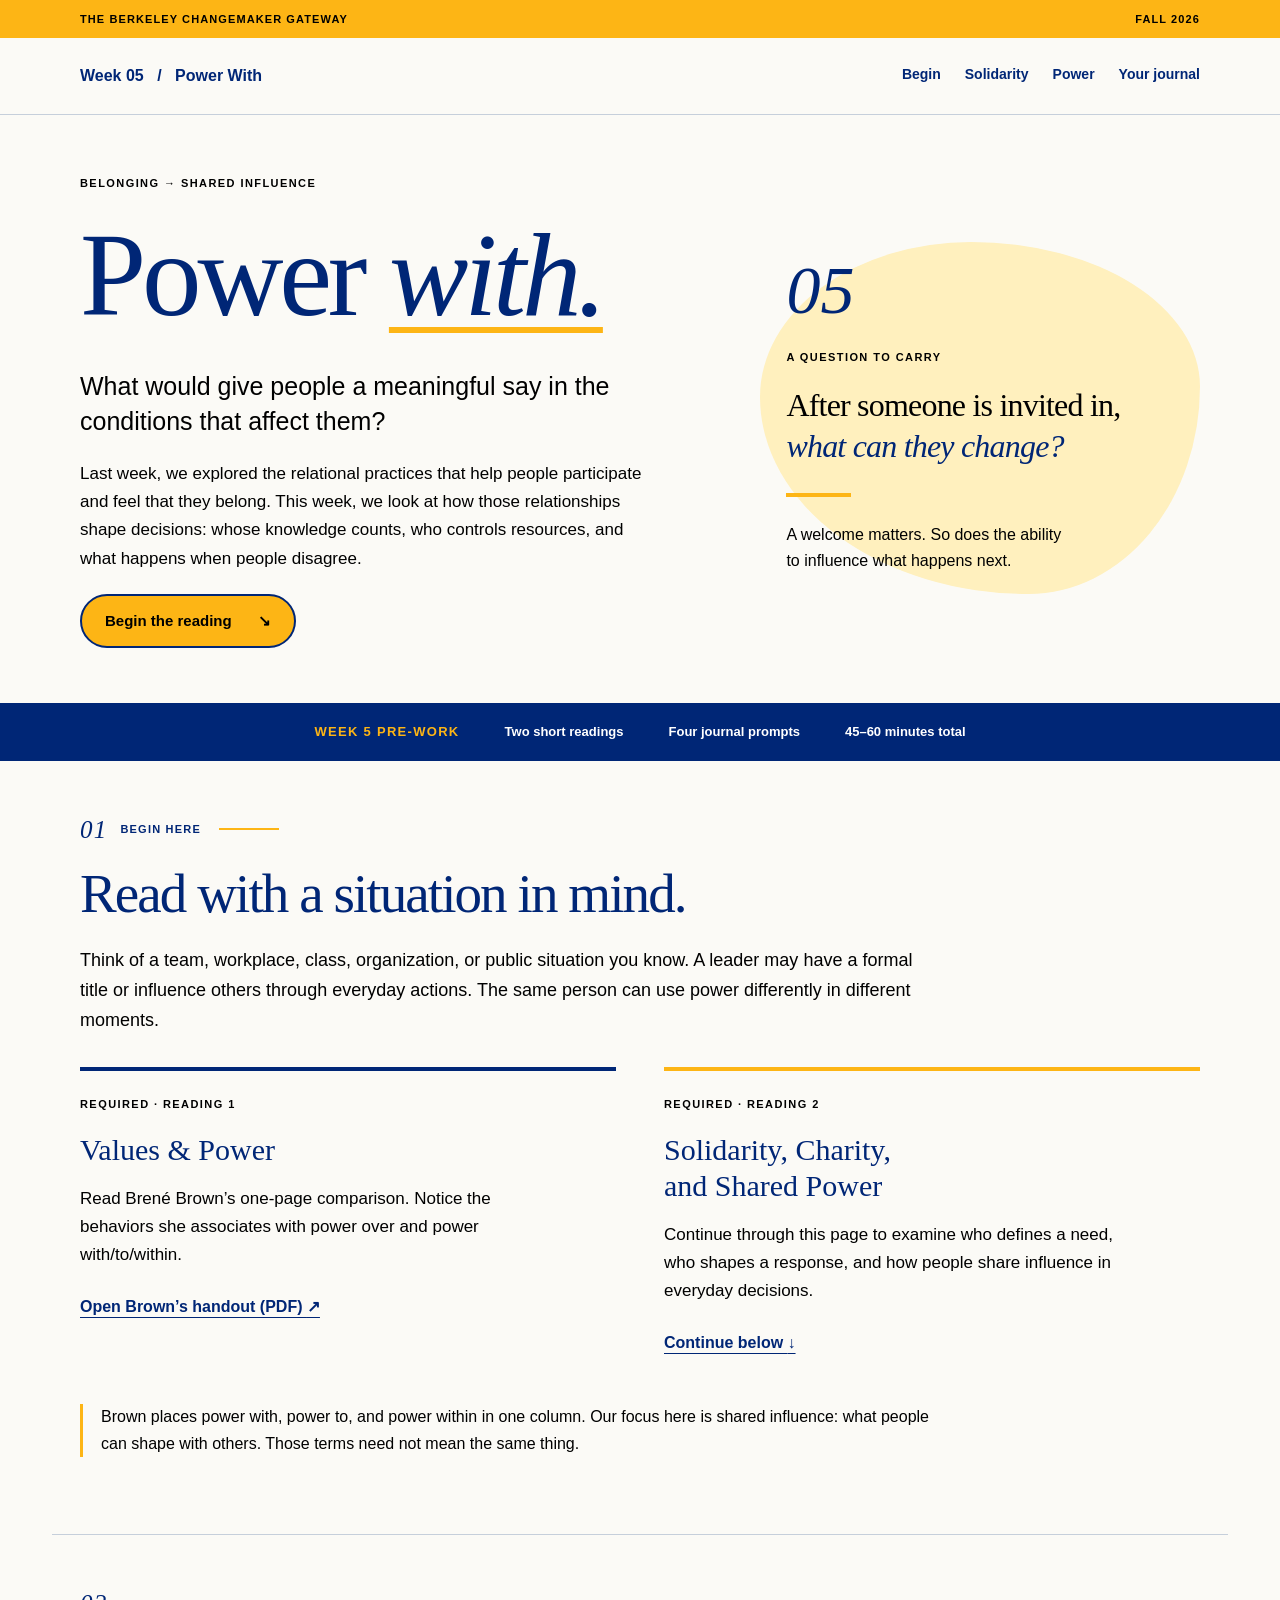
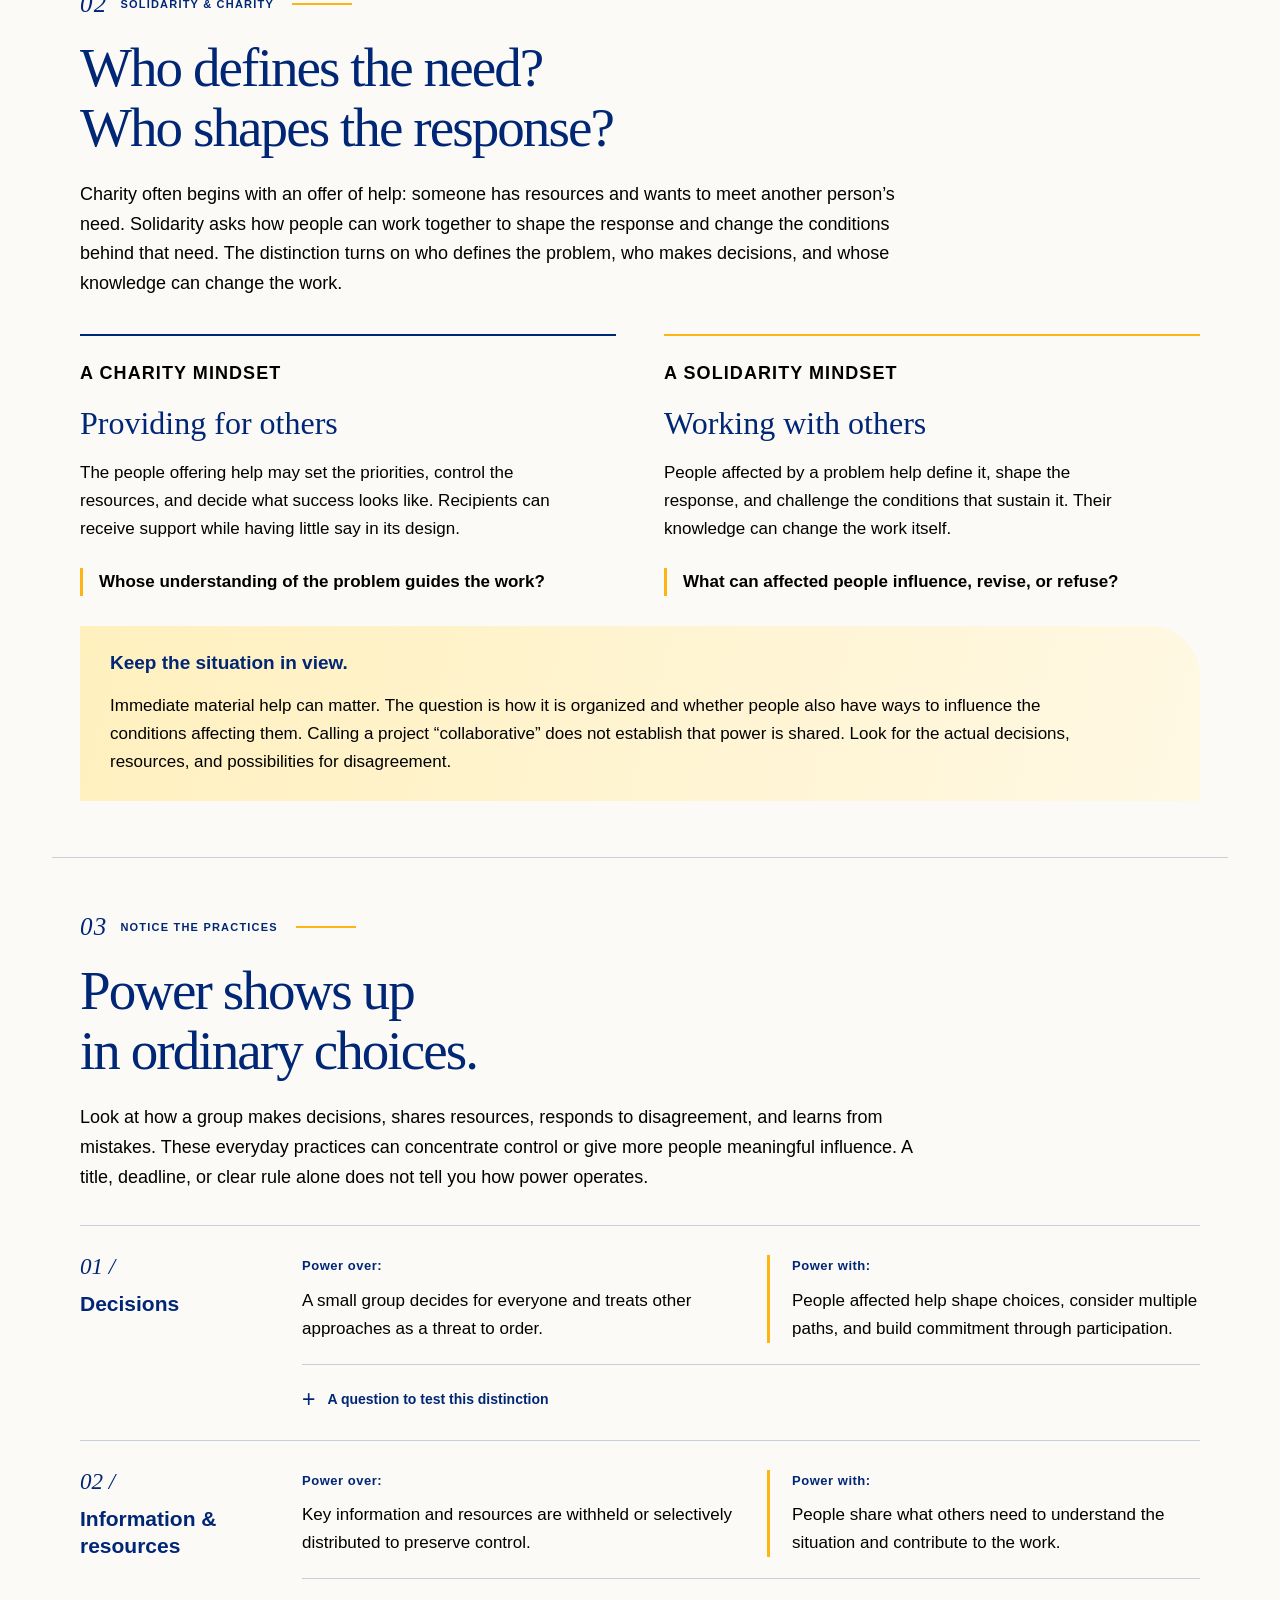
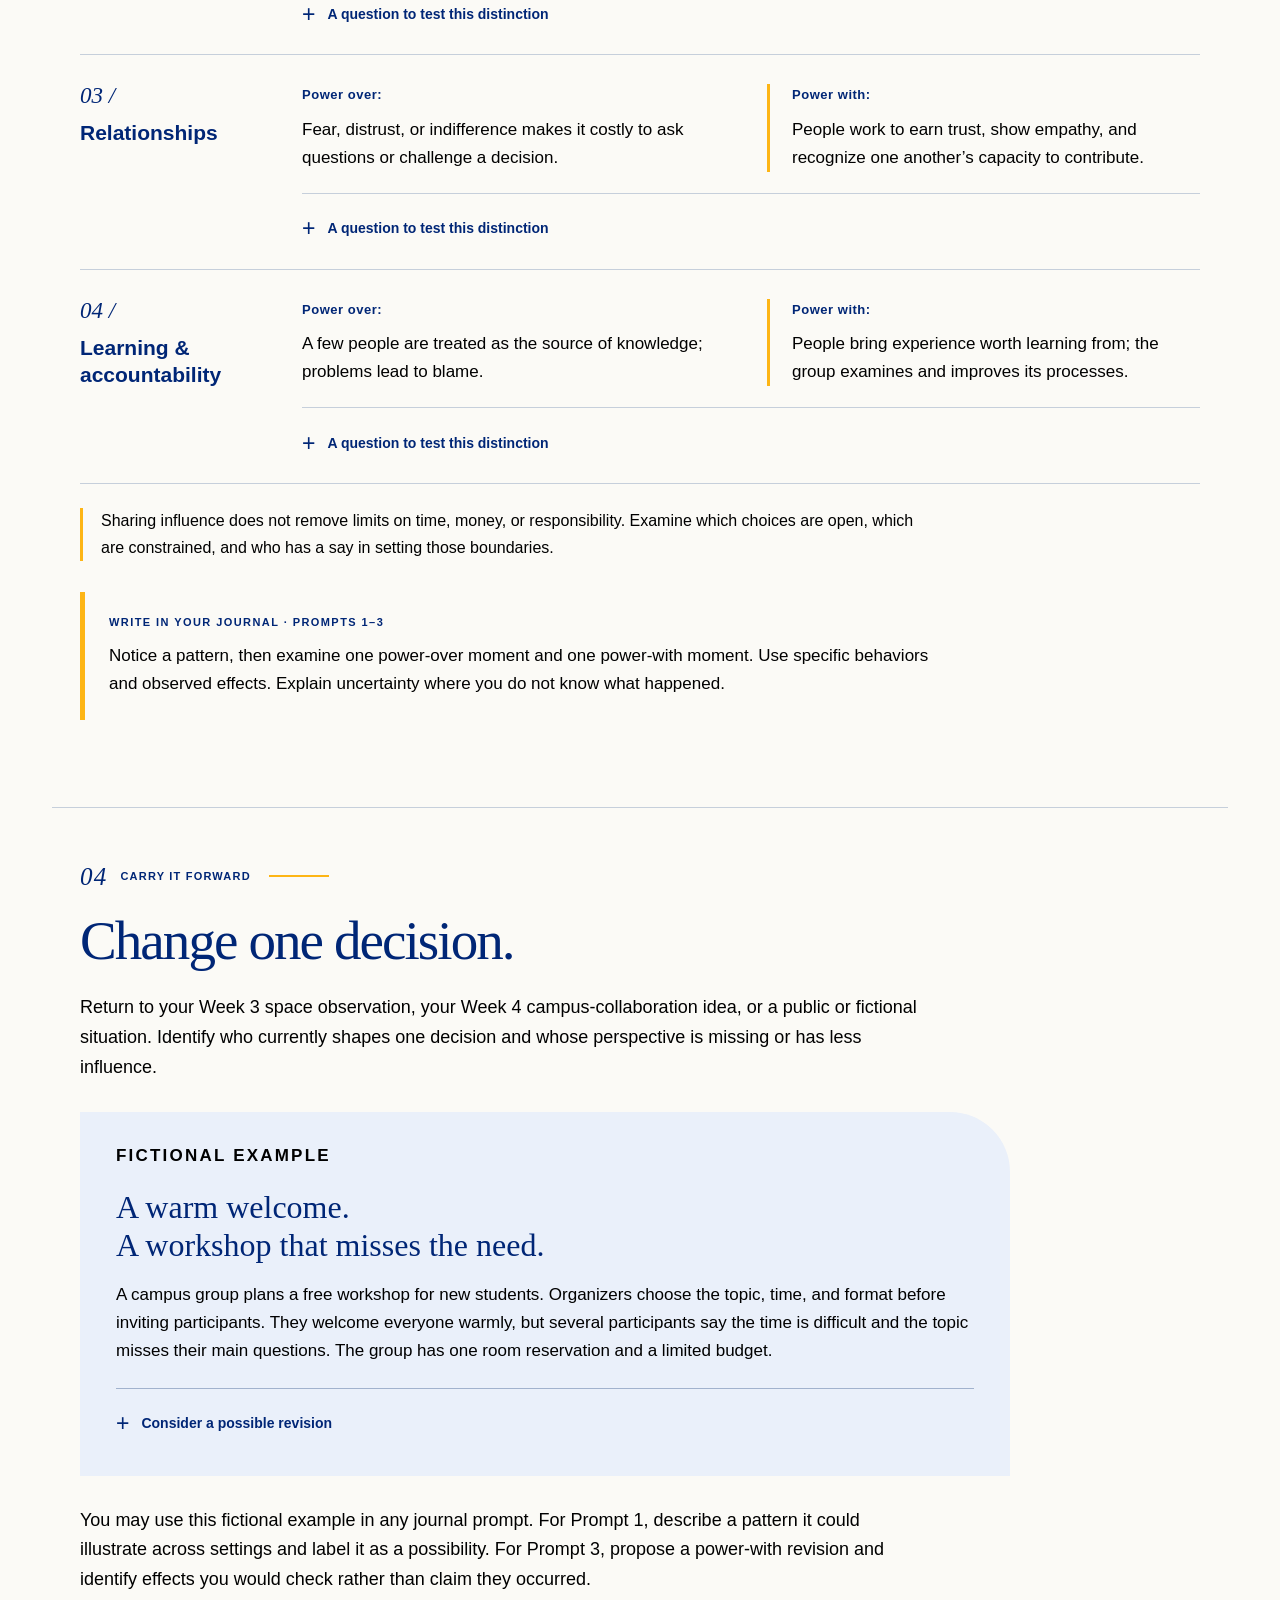
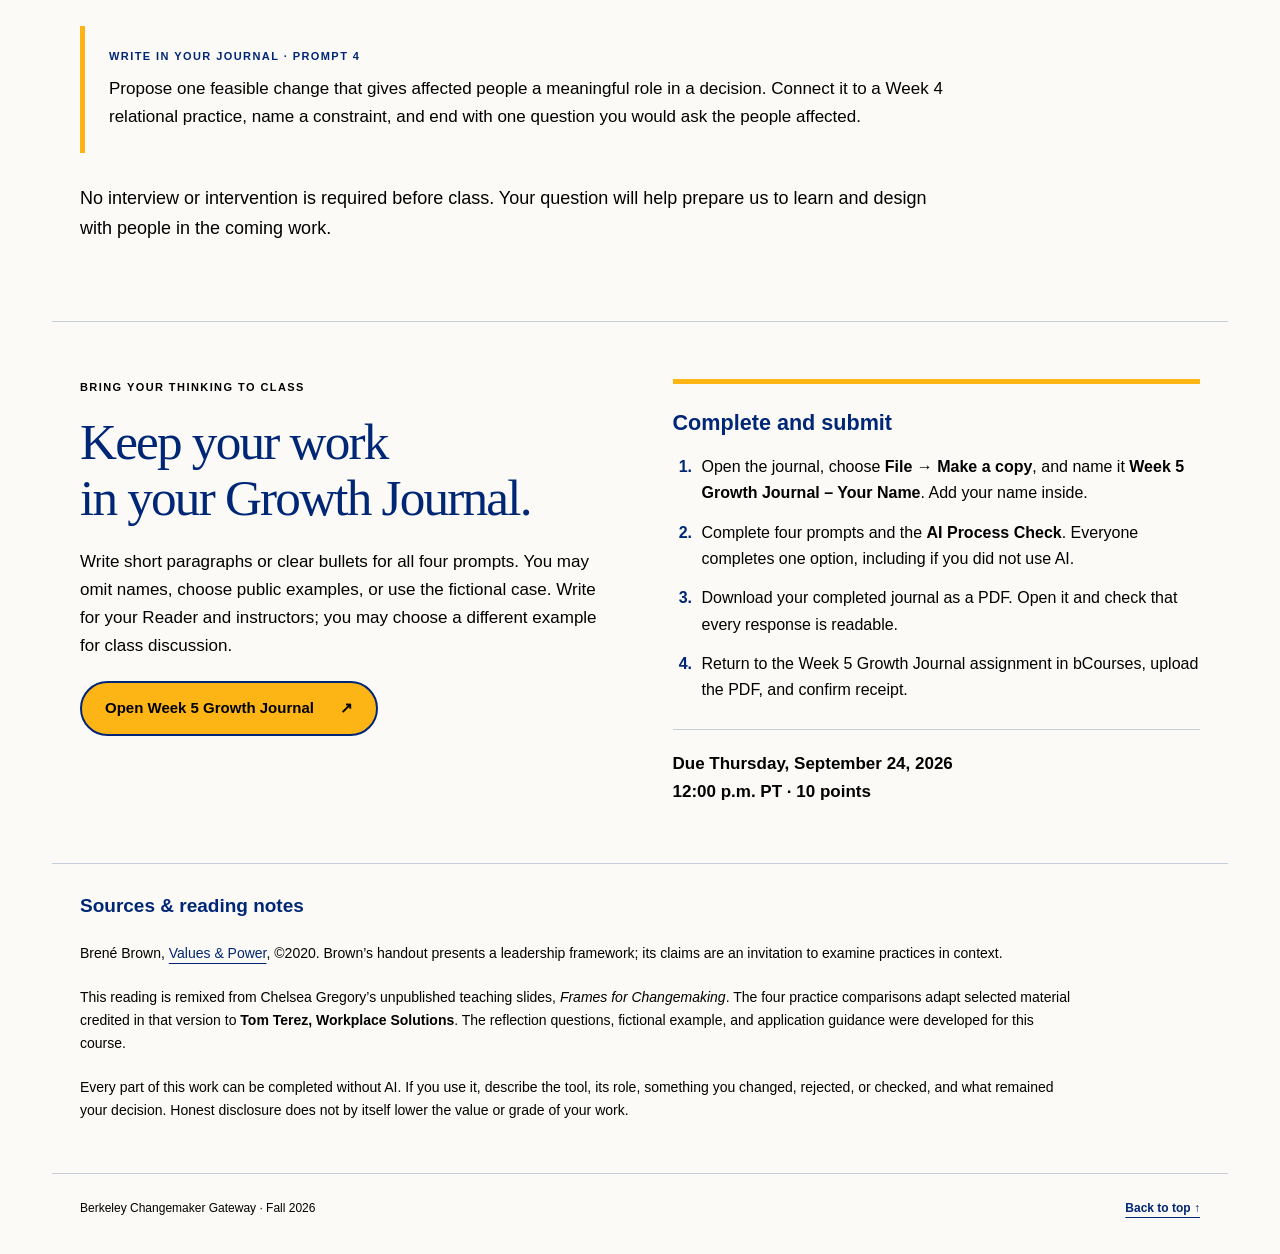
==== index.html @ 2723daf6 "Enlarge charity and solidarity mindset labels" ====
<!doctype html>
<html lang="en">
<head>
  <meta charset="utf-8"><meta name="viewport" content="width=device-width,initial-scale=1">
  <title>Power With | Berkeley Changemaker Gateway</title>
  <meta name="description" content="Week 5: examine how power shapes participation, decisions, and the possibilities for change.">
  <link rel="stylesheet" href="style.css?v=3">
</head>
<body>
<a class="skip" href="#main">Skip to reading</a>
<div class="wordmark">THE BERKELEY CHANGEMAKER GATEWAY <span>FALL 2026</span></div>
<header class="masthead"><a class="brand" href="#">Week 05 <span>/</span> Power With</a><nav aria-label="Reading sections"><a href="#begin">Begin</a><a href="#solidarity">Solidarity</a><a href="#power">Power</a><a href="#journal">Your journal</a></nav><div class="reading-progress" aria-hidden="true"><span></span></div></header>
<main id="main">
<section class="hero" aria-labelledby="title">
  <div class="hero-copy"><p class="eyebrow">BELONGING → SHARED INFLUENCE</p><h1 id="title">Power <em>with.</em></h1><p class="lead">What would give people a meaningful say in the conditions that affect them?</p><p>Last week, we explored the relational practices that help people participate and feel that they belong. This week, we look at how those relationships shape decisions: whose knowledge counts, who controls resources, and what happens when people disagree.</p><a class="button gold" href="#begin">Begin the reading <span aria-hidden="true">↘</span></a></div>
  <aside class="hero-note" aria-label="A question to carry"><span class="note-number" aria-hidden="true">05</span><p class="eyebrow">A QUESTION TO CARRY</p><p class="note-question">After someone is invited in,<br><em>what can they change?</em></p><div class="small-rule" aria-hidden="true"></div><p>A welcome matters. So does the ability to influence what happens next.</p></aside>
</section>
<div class="reading-meta"><span>WEEK 5 PRE-WORK</span><span>Two short readings</span><span>Four journal prompts</span><span>45–60 minutes total</span></div>

<section class="section intro" id="begin" aria-labelledby="begin-title"><div class="section-label"><span>01</span> BEGIN HERE</div><div><h2 id="begin-title">Read with a situation in mind.</h2><p>Think of a team, workplace, class, organization, or public situation you know. A leader may have a formal title or influence others through everyday actions. The same person can use power differently in different moments.</p><div class="reading-pair"><article class="reading-card"><p class="eyebrow">REQUIRED · READING 1</p><h3>Values &amp; Power</h3><p>Read Brené Brown’s one-page comparison. Notice the behaviors she associates with power over and power with/to/within.</p><a href="https://brenebrown.com/wp-content/uploads/2020/10/Values-and-Power_WebsiteDownload.pdf" target="_blank" rel="noopener">Open Brown’s handout (PDF) <span aria-hidden="true">↗</span></a></article><article class="reading-card warm"><p class="eyebrow">REQUIRED · READING 2</p><h3>Solidarity, Charity,<br>and Shared Power</h3><p>Continue through this page to examine who defines a need, who shapes a response, and how people share influence in everyday decisions.</p><a href="#solidarity">Continue below <span aria-hidden="true">↓</span></a></article></div><p class="reading-note">Brown places power with, power to, and power within in one column. Our focus here is shared influence: what people can shape with others. Those terms need not mean the same thing.</p></div></section>

<section class="section" id="solidarity" aria-labelledby="solidarity-title"><div class="section-label"><span>02</span> SOLIDARITY &amp; CHARITY</div><div><h2 id="solidarity-title">Who defines the need?<br>Who shapes the response?</h2><p>Charity often begins with an offer of help: someone has resources and wants to meet another person’s need. Solidarity asks how people can work together to shape the response and change the conditions behind that need. The distinction turns on who defines the problem, who makes decisions, and whose knowledge can change the work.</p><div class="comparison"><article><p class="eyebrow">A CHARITY MINDSET</p><h3>Providing for others</h3><p>The people offering help may set the priorities, control the resources, and decide what success looks like. Recipients can receive support while having little say in its design.</p><p class="question">Whose understanding of the problem guides the work?</p></article><article><p class="eyebrow">A SOLIDARITY MINDSET</p><h3>Working with others</h3><p>People affected by a problem help define it, shape the response, and challenge the conditions that sustain it. Their knowledge can change the work itself.</p><p class="question">What can affected people influence, revise, or refuse?</p></article></div><aside class="consider"><h3>Keep the situation in view.</h3><p>Immediate material help can matter. The question is how it is organized and whether people also have ways to influence the conditions affecting them. Calling a project “collaborative” does not establish that power is shared. Look for the actual decisions, resources, and possibilities for disagreement.</p></aside></div></section>

<section class="section" id="power" aria-labelledby="power-title"><div class="section-label"><span>03</span> NOTICE THE PRACTICES</div><div><h2 id="power-title">Power shows up<br>in ordinary choices.</h2><p>Look at how a group makes decisions, shares resources, responds to disagreement, and learns from mistakes. These everyday practices can concentrate control or give more people meaningful influence. A title, deadline, or clear rule alone does not tell you how power operates.</p><div class="lenses">
<article class="lens"><h3><span aria-hidden="true">01 / </span>Decisions</h3><p><strong>Power over:</strong> A small group decides for everyone and treats other approaches as a threat to order.</p><p><strong>Power with:</strong> People affected help shape choices, consider multiple paths, and build commitment through participation.</p><details><summary>A question to test this distinction</summary><p>Can people change a priority before it is settled, or only comment after the decision is final?</p></details></article>
<article class="lens"><h3><span aria-hidden="true">02 / </span>Information &amp; resources</h3><p><strong>Power over:</strong> Key information and resources are withheld or selectively distributed to preserve control.</p><p><strong>Power with:</strong> People share what others need to understand the situation and contribute to the work.</p><details><summary>A question to test this distinction</summary><p>Who can see the budget, understand the constraints, and help decide what gets priority?</p></details></article>
<article class="lens"><h3><span aria-hidden="true">03 / </span>Relationships</h3><p><strong>Power over:</strong> Fear, distrust, or indifference makes it costly to ask questions or challenge a decision.</p><p><strong>Power with:</strong> People work to earn trust, show empathy, and recognize one another’s capacity to contribute.</p><details><summary>A question to test this distinction</summary><p>What happens when someone disagrees with the person who has more authority?</p></details></article>
<article class="lens"><h3><span aria-hidden="true">04 / </span>Learning &amp; accountability</h3><p><strong>Power over:</strong> A few people are treated as the source of knowledge; problems lead to blame.</p><p><strong>Power with:</strong> People bring experience worth learning from; the group examines and improves its processes.</p><details><summary>A question to test this distinction</summary><p>Whose experience can change the group’s explanation of what went wrong?</p></details></article>
</div><p class="reading-note">Sharing influence does not remove limits on time, money, or responsibility. Examine which choices are open, which are constrained, and who has a say in setting those boundaries.</p><div class="journal-nudge"><p class="eyebrow">WRITE IN YOUR JOURNAL · PROMPTS 1–3</p><p>Notice a pattern, then examine one power-over moment and one power-with moment. Use specific behaviors and observed effects. Explain uncertainty where you do not know what happened.</p></div></div></section>

<section class="section case-section" id="apply" aria-labelledby="apply-title"><div class="section-label"><span>04</span> CARRY IT FORWARD</div><div><h2 id="apply-title">Change one decision.</h2><p>Return to your Week 3 space observation, your Week 4 campus-collaboration idea, or a public or fictional situation. Identify who currently shapes one decision and whose perspective is missing or has less influence.</p><div class="case"><p class="eyebrow">FICTIONAL EXAMPLE</p><h3>A warm welcome.<br>A workshop that misses the need.</h3><p>A campus group plans a free workshop for new students. Organizers choose the topic, time, and format before inviting participants. They welcome everyone warmly, but several participants say the time is difficult and the topic misses their main questions. The group has one room reservation and a limited budget.</p><details><summary>Consider a possible revision</summary><p>Organizers could share the limits and ask participants to help choose the workshop’s priority questions while those choices are still open. They could invite written input from people who cannot attend and explain which suggestions changed the plan.</p><p>This is a proposal, not an observed success. We would still need to ask who could participate, whose input influenced the result, and whether the revised workshop addressed their needs.</p></details></div><p>You may use this fictional example in any journal prompt. For Prompt 1, describe a pattern it could illustrate across settings and label it as a possibility. For Prompt 3, propose a power-with revision and identify effects you would check rather than claim they occurred.</p><div class="journal-nudge"><p class="eyebrow">WRITE IN YOUR JOURNAL · PROMPT 4</p><p>Propose one feasible change that gives affected people a meaningful role in a decision. Connect it to a Week 4 relational practice, name a constraint, and end with one question you would ask the people affected.</p></div><p>No interview or intervention is required before class. Your question will help prepare us to learn and design with people in the coming work.</p></div></section>

<section class="finish" id="journal" aria-labelledby="journal-title"><div><p class="eyebrow">BRING YOUR THINKING TO CLASS</p><h2 id="journal-title">Keep your work<br>in your Growth Journal.</h2><p>Write short paragraphs or clear bullets for all four prompts. You may omit names, choose public examples, or use the fictional case. Write for your Reader and instructors; you may choose a different example for class discussion.</p><a class="button gold" href="https://docs.google.com/document/d/1GdEI2ibzWqpnTXWp3jpYwo3gGTWtFg8Y2VC2RBi_vsE/edit?tab=t.0" target="_blank" rel="noopener">Open Week 5 Growth Journal <span aria-hidden="true">↗</span></a></div><div class="submit-card"><h3>Complete and submit</h3><ol><li>Open the journal, choose <strong>File → Make a copy</strong>, and name it <strong>Week 5 Growth Journal – Your Name</strong>. Add your name inside.</li><li>Complete four prompts and the <strong>AI Process Check</strong>. Everyone completes one option, including if you did not use AI.</li><li>Download your completed journal as a PDF. Open it and check that every response is readable.</li><li>Return to the Week 5 Growth Journal assignment in bCourses, upload the PDF, and confirm receipt.</li></ol><p><strong>Due Thursday, September 24, 2026<br>12:00 p.m. PT · 10 points</strong></p></div></section>
<section class="sources" aria-labelledby="sources-title"><h2 id="sources-title">Sources &amp; reading notes</h2><p>Brené Brown, <a href="https://brenebrown.com/wp-content/uploads/2020/10/Values-and-Power_WebsiteDownload.pdf">Values &amp; Power</a>, ©2020. Brown’s handout presents a leadership framework; its claims are an invitation to examine practices in context.</p><p>This reading is remixed from Chelsea Gregory’s unpublished teaching slides, <cite>Frames for Changemaking</cite>. The four practice comparisons adapt selected material credited in that version to <strong>Tom Terez, Workplace Solutions</strong>. The reflection questions, fictional example, and application guidance were developed for this course.</p><p>Every part of this work can be completed without AI. If you use it, describe the tool, its role, something you changed, rejected, or checked, and what remained your decision. Honest disclosure does not by itself lower the value or grade of your work.</p></section>
</main><footer><span>Berkeley Changemaker Gateway · Fall 2026</span><a href="#">Back to top ↑</a></footer>
<script src="reading.js?v=2" defer></script>
</body></html>
---- style.css ----
:root{--blue:#002676;--gold:#fdb515;--ink:#000000;--paper:#fbfaf6;--line:#c6cfdb;--light:#eaf0fa;--warm:#fff0be;--width:1120px}
*{box-sizing:border-box}html{scroll-behavior:smooth;scroll-padding-top:108px}body{margin:0;color:#000000;background:var(--paper);font:18px/1.65 Lato,Arial,sans-serif}p,li,cite{color:#000000}a{color:var(--blue);text-underline-offset:5px}a:hover{text-decoration-thickness:2px}a:focus-visible,summary:focus-visible{outline:3px solid var(--blue);outline-offset:5px}h1,h2,h3,p{margin-top:0}h1,h2{font-family:Georgia,"Times New Roman",serif;font-weight:400;letter-spacing:-.035em;line-height:1.08;color:var(--blue)}h2{font-size:clamp(2.15rem,4.3vw,3.5rem);margin-bottom:23px}h3{font-size:1.35rem;line-height:1.3;color:var(--blue);margin-bottom:17px}p{margin-bottom:21px}ol,ul{padding-left:1.4em}li{padding-left:5px;margin-bottom:13px}.skip{position:fixed;top:-100px;left:16px;z-index:50;background:white;padding:15px}.skip:focus{top:8px}
.wordmark{background:var(--gold);padding:10px max(28px,calc((100vw - var(--width))/2));font-size:11px;letter-spacing:.1em;font-weight:800;display:flex;justify-content:space-between;gap:20px}.masthead{position:sticky;top:0;z-index:20;background:var(--paper);padding:15px max(28px,calc((100vw - var(--width))/2));display:flex;justify-content:space-between;align-items:center;gap:24px;border-bottom:1px solid var(--line)}.brand{font-size:16px;font-weight:800;text-decoration:none;white-space:nowrap}.brand span{padding:0 9px}nav{display:flex;gap:24px}nav a{font-size:14px;font-weight:700;padding:10px 0;text-decoration:none;border-bottom:3px solid transparent}nav a:hover,nav a[aria-current="location"]{border-bottom-color:var(--gold)}.reading-progress{position:absolute;bottom:-1px;left:0;width:100%;height:3px;pointer-events:none}.reading-progress span{display:block;width:100%;height:100%;background:var(--gold);transform:scaleX(0);transform-origin:left}
.hero{max-width:calc(var(--width) + 56px);margin:auto;padding:60px 28px 55px;display:grid;grid-template-columns:1.4fr 1fr;gap:65px;align-items:center}.eyebrow{font-size:11px;font-weight:800;letter-spacing:.13em;line-height:1.6;margin-bottom:18px}.hero h1{font-size:clamp(4.7rem,9.3vw,8rem);margin:0 0 30px;white-space:nowrap}.hero h1 em{font-weight:400;text-decoration:underline;text-decoration-color:var(--gold);text-decoration-thickness:6px;text-underline-offset:12px}.lead{font-size:25px;line-height:1.4;max-width:580px}.hero-copy>p:not(.eyebrow):not(.lead){font-size:17px;max-width:580px}.button{display:inline-flex;align-items:center;justify-content:center;gap:26px;min-height:48px;padding:13px 23px;border:2px solid var(--blue);border-radius:100px;font-size:15px;font-weight:800;text-decoration:none;transition:transform .18s ease,background .18s ease}.gold{background:var(--gold);color:#000}.gold:hover{background:#ffd36e;transform:translateY(-2px)}.hero-note{position:relative;isolation:isolate;padding:42px 15px 35px 26px;border:0}.hero-note:before{content:"";position:absolute;inset:7% -4% 4% -7%;background:var(--warm);border-radius:48% 52% 39% 61%/44% 41% 59% 56%;z-index:-1;transform:rotate(-9deg)}.note-number{font:italic 68px/1 Georgia,serif;color:var(--blue);display:block;margin-bottom:25px}.note-question{font:32px/1.3 Georgia,serif;letter-spacing:-.025em}.note-question em{color:var(--blue)}.hero-note p:last-child{font-size:16px;max-width:290px;margin-bottom:0}.small-rule{width:65px;height:4px;background:var(--gold);margin:25px 0}.reading-meta{display:flex;flex-wrap:wrap;justify-content:center;gap:14px 45px;background:var(--blue);color:#fff;padding:18px 28px;font-size:13px;font-weight:800}.reading-meta span:first-child{color:var(--gold);letter-spacing:.1em}
.section{max-width:calc(var(--width) + 56px);margin:auto;padding:56px 28px;border-bottom:1px solid var(--line);scroll-margin-top:5px}.section-label{display:flex;align-items:center;gap:13px;color:var(--blue);font-size:11px;font-weight:800;letter-spacing:.11em;margin-bottom:22px}.section-label span{font:italic 25px/1 Georgia,serif}.section-label:after{content:"";width:60px;height:2px;background:var(--gold);margin-left:5px}.section>div:last-child>p{max-width:850px}.reading-pair{display:grid;grid-template-columns:1fr 1fr;gap:48px;margin:32px 0}.reading-card{padding:25px 0 12px;border-top:4px solid var(--blue)}.reading-card.warm{border-color:var(--gold)}.reading-card h3{font:30px/1.2 Georgia,serif}.reading-card p:not(.eyebrow){font-size:17px;max-width:470px}.reading-card a{display:inline-block;font-size:16px;font-weight:800;padding:4px 0}.reading-note{font-size:16px;border-left:3px solid var(--gold);padding-left:18px;margin-top:24px}.comparison{display:grid;grid-template-columns:1fr 1fr;gap:48px;margin:35px 0 28px}.comparison article{padding:25px 0 0;border-top:2px solid var(--blue)}.comparison article+article{border-top-color:var(--gold)}.comparison h3{font:32px/1.2 Georgia,serif}.comparison article p{font-size:17px;max-width:480px}.comparison article .eyebrow{font-size:18px;font-weight:800;letter-spacing:.06em;line-height:1.4}.comparison .question{font-weight:700;margin-top:24px;padding-left:16px;border-left:3px solid var(--gold);margin-bottom:0}.consider{background:linear-gradient(105deg,var(--warm),#fff8e3);padding:25px 30px;border-radius:0 50px 0 0;margin-top:30px}.consider h3{font-size:19px}.consider p{font-size:17px;margin:0;max-width:980px}
.lenses{margin:33px 0 22px}.lens{display:grid;grid-template-columns:190px 1fr 1fr;gap:0 32px;padding:29px 0 18px;border-top:1px solid var(--line)}.lens:last-child{border-bottom:1px solid var(--line)}.lens h3{font-size:21px;padding-right:5px}.lens h3 span{display:block;color:var(--blue);font:italic 23px/1 Georgia,serif;margin-bottom:12px}.lens p{font-size:17px}.lens strong{display:block;color:var(--blue);font-size:13px;letter-spacing:.04em;margin-bottom:10px}.lens>p:nth-of-type(2){border-left:3px solid var(--gold);padding-left:22px}.lens details{grid-column:2/4;margin-top:0}.lens details p{max-width:800px;margin-bottom:12px}details{border-top:1px solid var(--line);padding-top:13px;margin-top:22px}summary{display:flex;align-items:center;gap:12px;list-style:none;cursor:pointer;color:var(--blue);font-size:14px;font-weight:800;min-height:44px}summary::-webkit-details-marker{display:none}summary:before{content:"+";font-size:23px;font-weight:400;line-height:1}details[open]>summary:before{content:"−"}details[open]>summary{margin-bottom:12px}details p{font-size:17px}.journal-nudge{margin:31px 0;padding:22px 0 22px 24px;border-left:5px solid var(--gold)}.journal-nudge .eyebrow{margin-bottom:10px;color:var(--blue)}.journal-nudge p:last-child{font-size:17px;margin:0;max-width:850px}.case{margin:30px 0;padding:30px 36px;background:var(--light);border-radius:0 60px 0 0;max-width:930px}.case h3{font:32px/1.2 Georgia,serif}.case p{font-size:17px}.case details{border-top-color:#a1b2cd}
.finish{max-width:calc(var(--width) + 56px);margin:auto;padding:57px 28px;display:grid;grid-template-columns:1fr 1fr;gap:65px}.finish h2{font-size:clamp(2.3rem,4vw,3.2rem)}.finish>div>p:not(.eyebrow){font-size:17px}.submit-card{border-top:5px solid var(--gold);padding:25px 0 0;font-size:16px}.submit-card ol{padding-left:1.5em}.submit-card li::marker{color:var(--blue);font-weight:800}.submit-card>p{border-top:1px solid var(--line);padding-top:20px;margin:25px 0 0}.sources{max-width:calc(var(--width) + 56px);margin:auto;padding:30px 28px;border-top:1px solid var(--line)}.sources h2{font:700 19px/1.3 Arial,sans-serif;letter-spacing:0}.sources p{font-size:14px;max-width:1000px}footer{max-width:calc(var(--width) + 56px);margin:auto;border-top:1px solid var(--line);padding:25px 28px 35px;display:flex;justify-content:space-between;gap:20px;font-size:12px}footer a{font-weight:700}
@media(max-width:950px){.hero{gap:35px;grid-template-columns:1.35fr 1fr}.hero h1{font-size:6.2rem}.note-question{font-size:27px}.hero-note{padding:28px 12px}.lens{grid-template-columns:155px 1fr 1fr;gap:0 23px}.reading-pair,.comparison{gap:32px}.finish{gap:35px}}
@media(max-width:700px){html{scroll-padding-top:125px}body{font-size:17px}.wordmark{padding:10px 20px;font-size:9px;letter-spacing:.05em}.wordmark span{white-space:nowrap}.masthead{display:block;padding:10px 20px 0}.brand{font-size:14px}nav{gap:25px;margin-top:2px}nav a{font-size:12px;min-height:44px}.hero{display:block;padding:36px 20px 35px}.hero h1{font-size:clamp(4.5rem,16vw,6rem);white-space:normal}.lead{font-size:23px}.hero-note{margin:28px 12px 5px;padding:25px 16px}.hero-note:before{inset:0 -4% 0 -4%;border-radius:50% 40% 45% 20%}.note-number{float:right;font-size:50px;margin:0 0 15px 20px}.note-question{font-size:28px;max-width:300px}.hero-note .eyebrow{font-size:10px;max-width:220px}.small-rule{margin:20px 0}.reading-meta{justify-content:flex-start;gap:9px 24px;padding:16px 20px;font-size:12px}.section{padding:37px 20px}.section-label{margin-bottom:20px}.section h2{font-size:2.4rem}.reading-pair,.comparison{grid-template-columns:1fr;gap:18px;margin:25px 0}.reading-card{padding:21px 0 10px}.reading-card h3{font-size:28px}.comparison article{padding:23px 0 10px}.comparison h3{font-size:29px}.consider{padding:24px;border-radius:0 32px 0 0}.lens{grid-template-columns:1fr 1fr;gap:0 22px;padding:25px 0 18px}.lens h3{grid-column:1/-1;font-size:22px;margin-bottom:24px;display:flex;align-items:baseline;gap:15px}.lens h3 span{margin:0;font-size:21px}.lens p{font-size:16px}.lens strong{font-size:12px}.lens>p:nth-of-type(2){padding-left:15px}.lens details{grid-column:1/-1}.journal-nudge{padding:17px 0 17px 18px;margin:24px 0}.case{padding:25px 23px;border-radius:0 35px 0 0}.case h3{font-size:28px}.finish{display:block;padding:38px 20px}.finish h2{font-size:2.5rem}.submit-card{margin-top:32px;padding-top:22px}.button{max-width:100%;gap:18px;font-size:14px;padding:12px 20px}.sources{padding:26px 20px}footer{padding:22px 20px;display:block}footer a{display:block;margin-top:10px}}
@media(max-width:360px){nav{gap:18px}.lens{display:block}.lens>p:nth-of-type(2){padding-left:15px}.hero h1{font-size:4.1rem}}
@media(prefers-reduced-motion:reduce){html{scroll-behavior:auto}.button{transition:none}.gold:hover{transform:none}}
@media print{body{font-size:11pt;background:white}.masthead{position:static}.reading-progress,nav,.skip,.button{display:none}.hero,.section,.finish{display:block;padding:20px 0}.hero h1{font-size:48pt}.hero-note{display:none}.reading-meta{background:white;color:#000;border-block:1px solid #000}.reading-meta span:first-child{color:#000}.section-label{margin-bottom:15px}.reading-pair,.comparison{display:block}.reading-card,.lens,.comparison article,.case,.consider{break-inside:avoid;margin:15px 0}.lens{grid-template-columns:140px 1fr 1fr}details:not([open])>*{display:block}h2{font-size:25pt}a{color:#000}}
/* Keep the decorative shape inside the page at every width. */
.hero-note:before{inset:7% 0 4% 0;transform:none}
@media(max-width:700px){.hero-note:before{inset:0}}
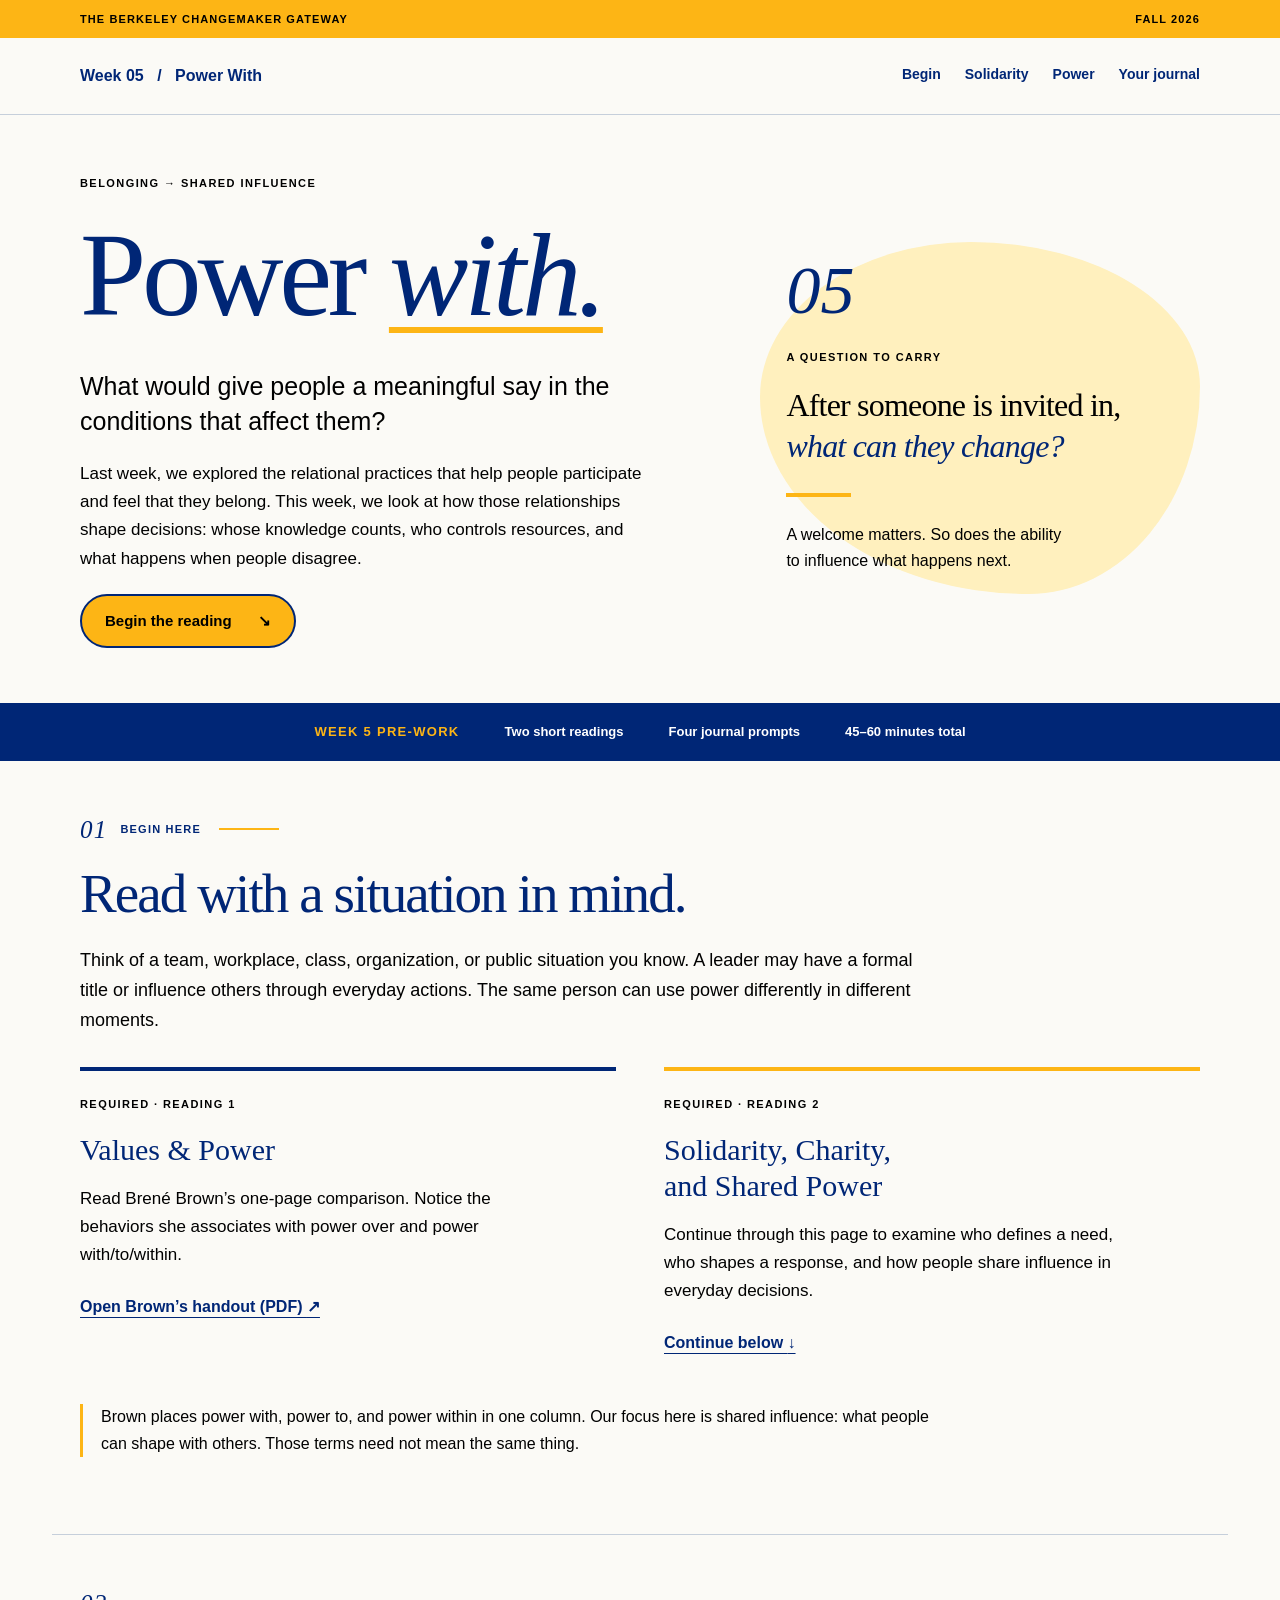
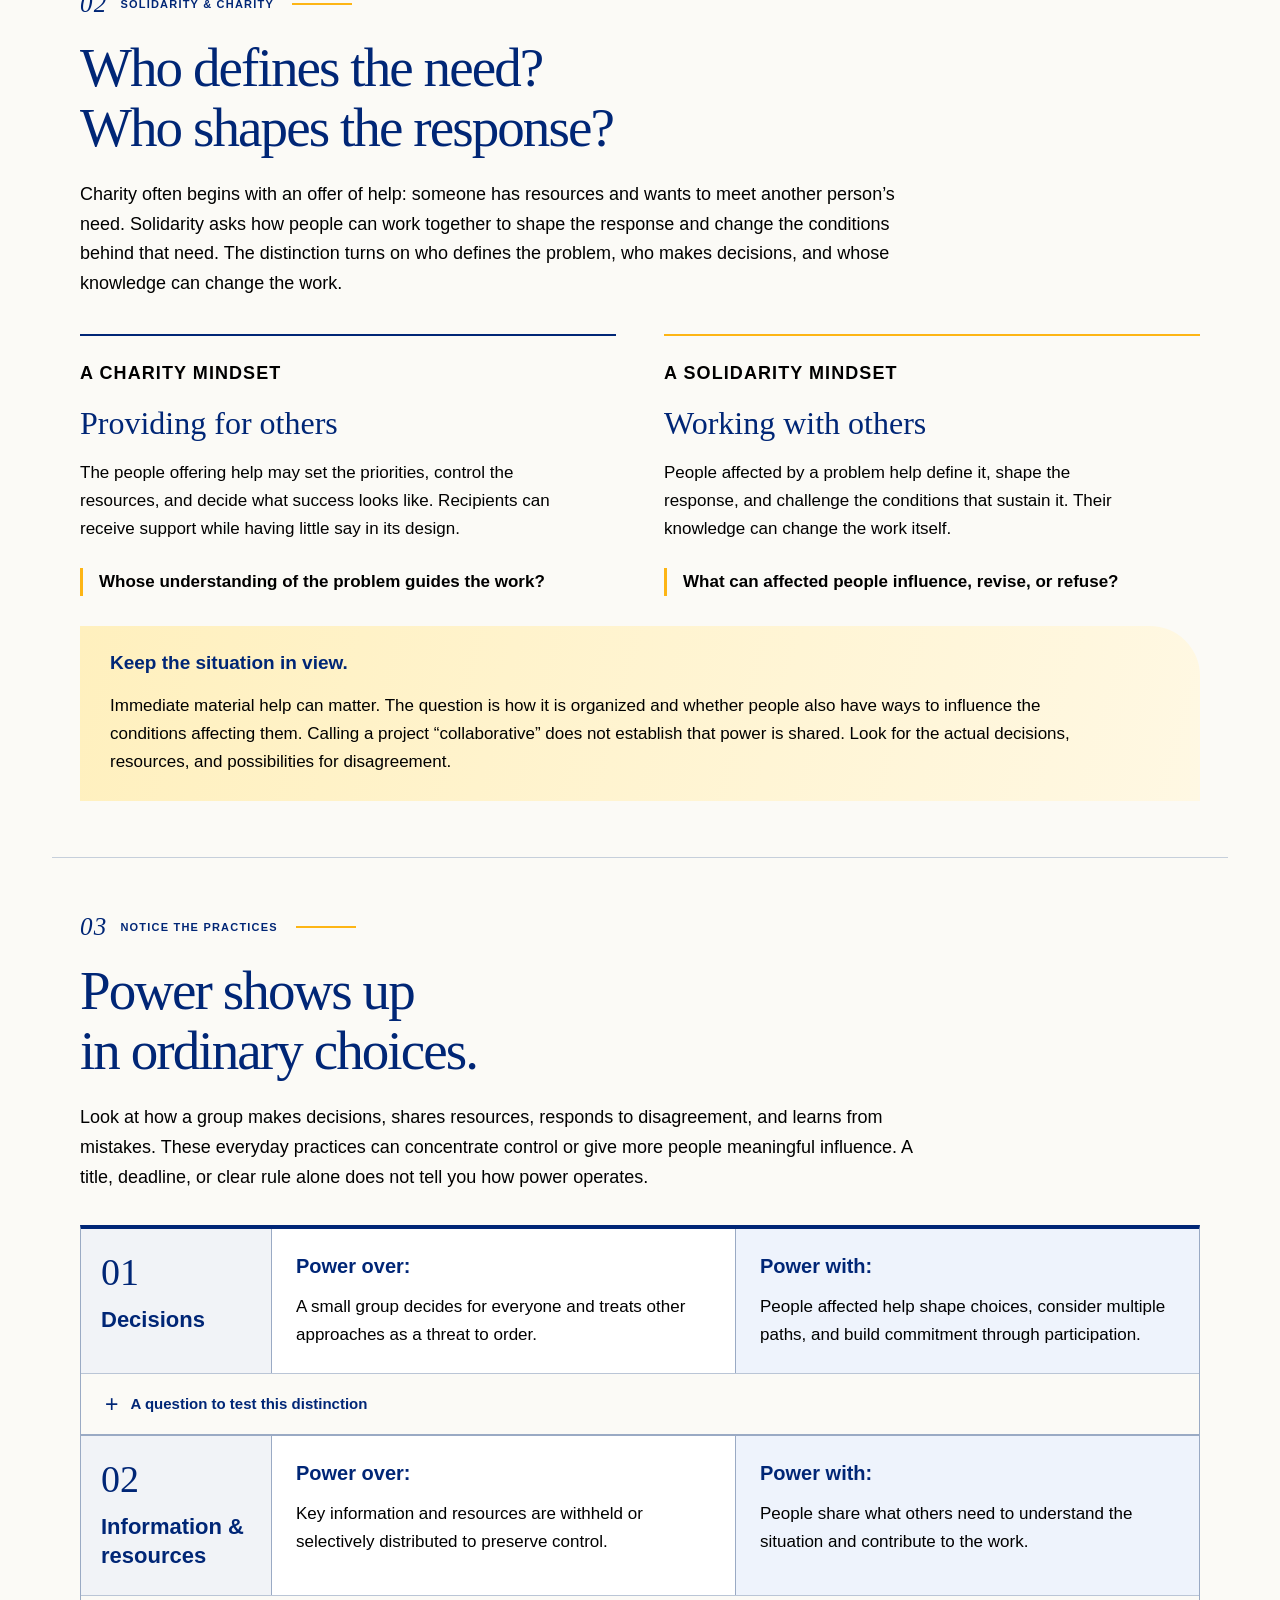
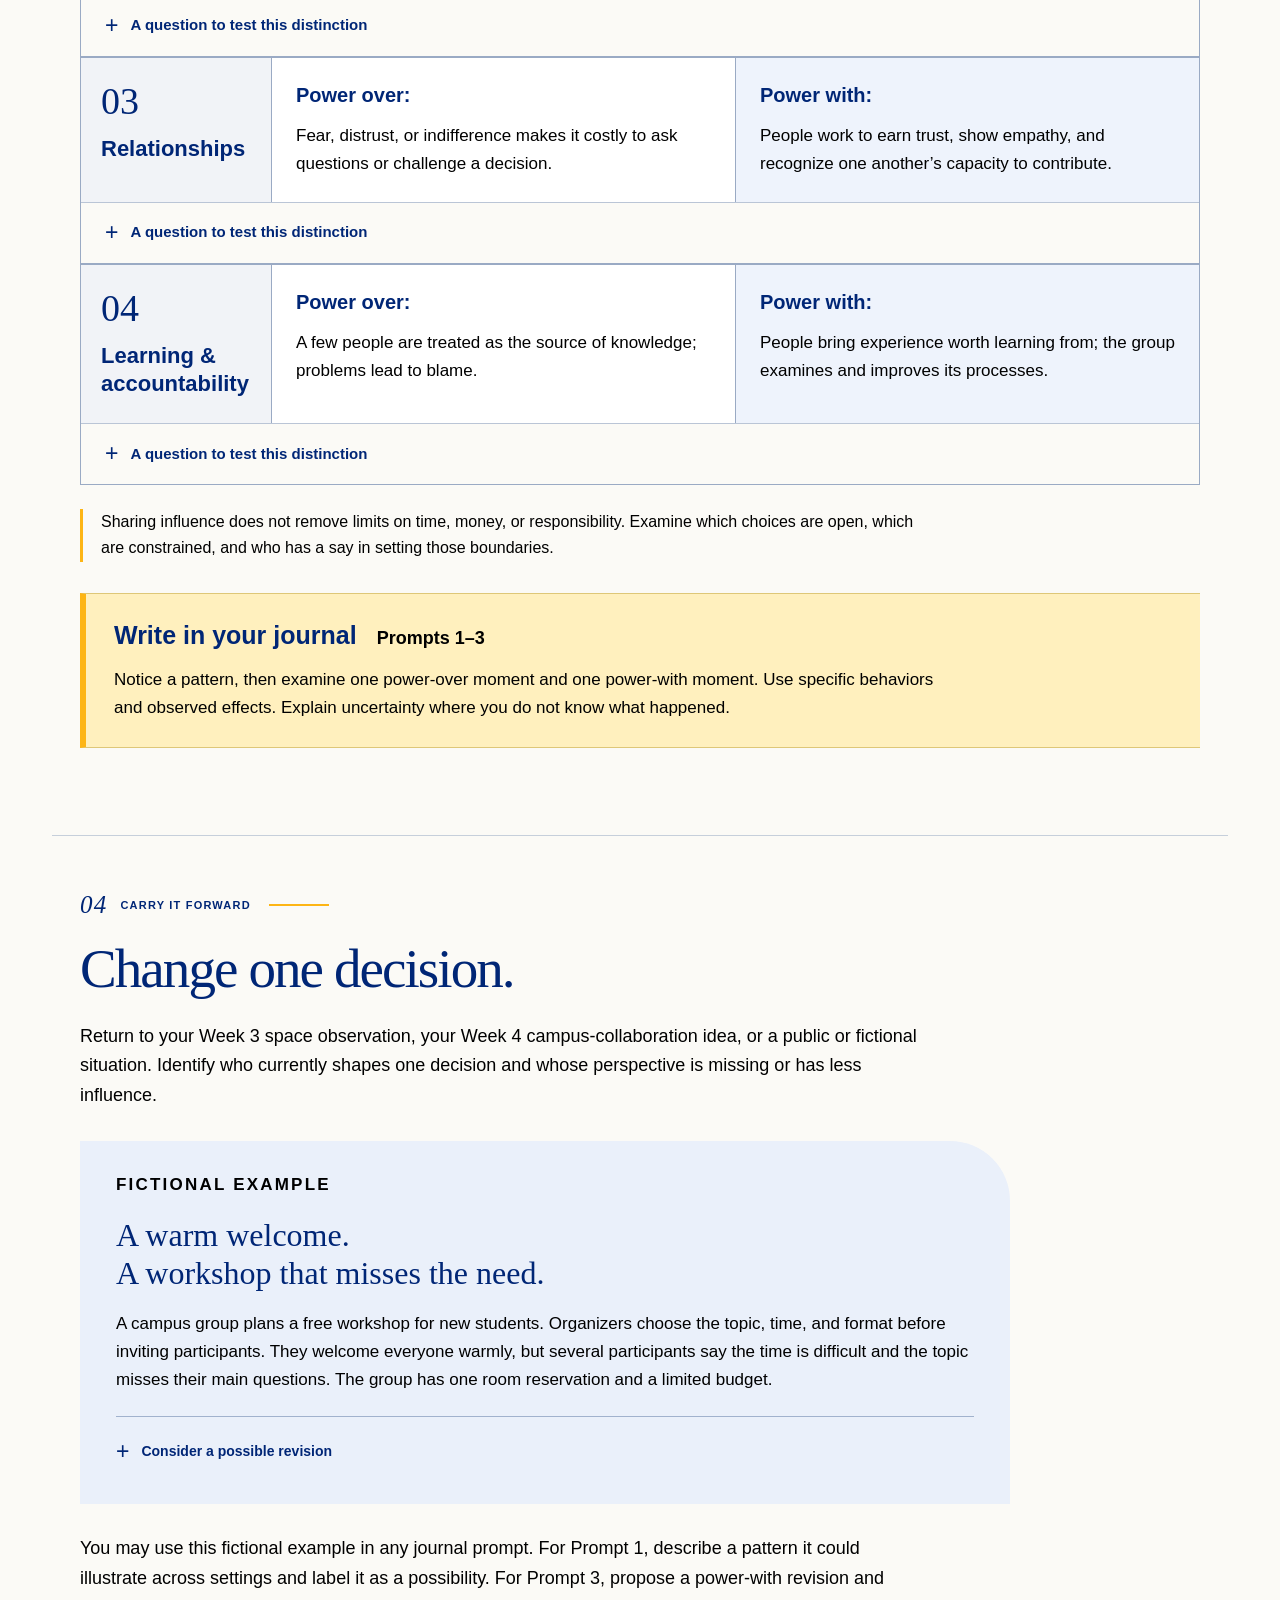
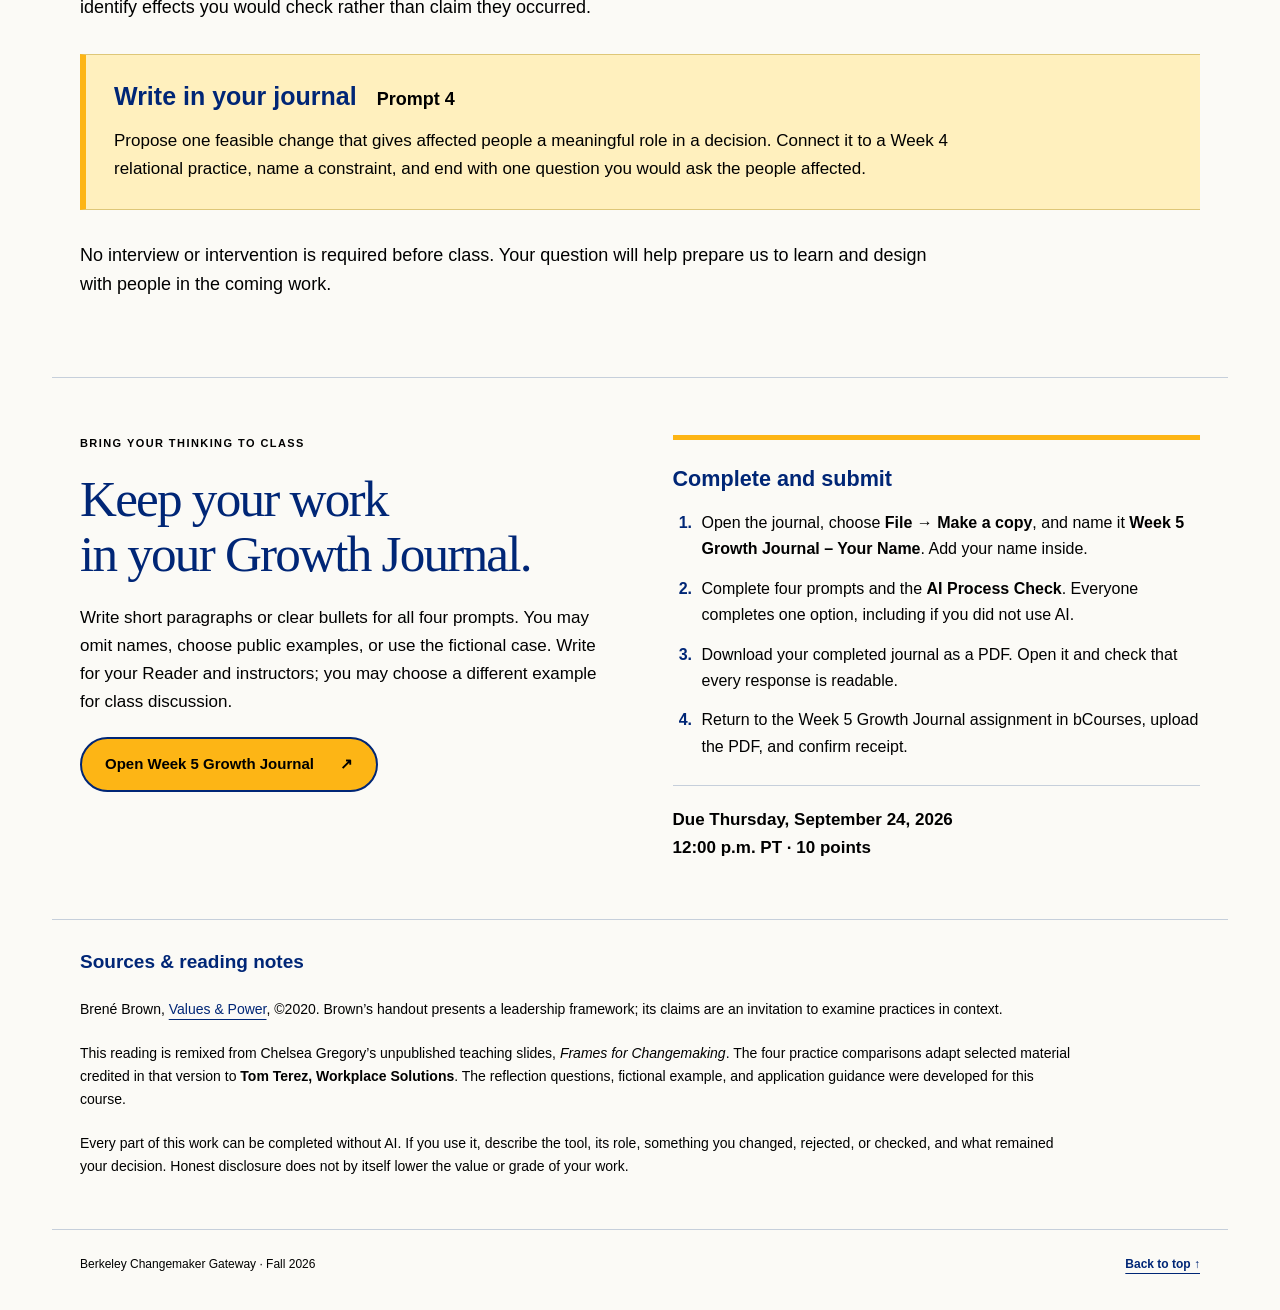
==== commit 3195f925: "Strengthen power comparisons and journal writing cues" ====
--- a/index.html
+++ b/index.html
@@ -4,7 +4,7 @@
   <meta charset="utf-8"><meta name="viewport" content="width=device-width,initial-scale=1">
   <title>Power With | Berkeley Changemaker Gateway</title>
   <meta name="description" content="Week 5: examine how power shapes participation, decisions, and the possibilities for change.">
-  <link rel="stylesheet" href="style.css?v=3">
+  <link rel="stylesheet" href="style.css?v=4">
 </head>
 <body>
 <a class="skip" href="#main">Skip to reading</a>
@@ -22,13 +22,13 @@
 <section class="section" id="solidarity" aria-labelledby="solidarity-title"><div class="section-label"><span>02</span> SOLIDARITY &amp; CHARITY</div><div><h2 id="solidarity-title">Who defines the need?<br>Who shapes the response?</h2><p>Charity often begins with an offer of help: someone has resources and wants to meet another person’s need. Solidarity asks how people can work together to shape the response and change the conditions behind that need. The distinction turns on who defines the problem, who makes decisions, and whose knowledge can change the work.</p><div class="comparison"><article><p class="eyebrow">A CHARITY MINDSET</p><h3>Providing for others</h3><p>The people offering help may set the priorities, control the resources, and decide what success looks like. Recipients can receive support while having little say in its design.</p><p class="question">Whose understanding of the problem guides the work?</p></article><article><p class="eyebrow">A SOLIDARITY MINDSET</p><h3>Working with others</h3><p>People affected by a problem help define it, shape the response, and challenge the conditions that sustain it. Their knowledge can change the work itself.</p><p class="question">What can affected people influence, revise, or refuse?</p></article></div><aside class="consider"><h3>Keep the situation in view.</h3><p>Immediate material help can matter. The question is how it is organized and whether people also have ways to influence the conditions affecting them. Calling a project “collaborative” does not establish that power is shared. Look for the actual decisions, resources, and possibilities for disagreement.</p></aside></div></section>
 
 <section class="section" id="power" aria-labelledby="power-title"><div class="section-label"><span>03</span> NOTICE THE PRACTICES</div><div><h2 id="power-title">Power shows up<br>in ordinary choices.</h2><p>Look at how a group makes decisions, shares resources, responds to disagreement, and learns from mistakes. These everyday practices can concentrate control or give more people meaningful influence. A title, deadline, or clear rule alone does not tell you how power operates.</p><div class="lenses">
-<article class="lens"><h3><span aria-hidden="true">01 / </span>Decisions</h3><p><strong>Power over:</strong> A small group decides for everyone and treats other approaches as a threat to order.</p><p><strong>Power with:</strong> People affected help shape choices, consider multiple paths, and build commitment through participation.</p><details><summary>A question to test this distinction</summary><p>Can people change a priority before it is settled, or only comment after the decision is final?</p></details></article>
-<article class="lens"><h3><span aria-hidden="true">02 / </span>Information &amp; resources</h3><p><strong>Power over:</strong> Key information and resources are withheld or selectively distributed to preserve control.</p><p><strong>Power with:</strong> People share what others need to understand the situation and contribute to the work.</p><details><summary>A question to test this distinction</summary><p>Who can see the budget, understand the constraints, and help decide what gets priority?</p></details></article>
-<article class="lens"><h3><span aria-hidden="true">03 / </span>Relationships</h3><p><strong>Power over:</strong> Fear, distrust, or indifference makes it costly to ask questions or challenge a decision.</p><p><strong>Power with:</strong> People work to earn trust, show empathy, and recognize one another’s capacity to contribute.</p><details><summary>A question to test this distinction</summary><p>What happens when someone disagrees with the person who has more authority?</p></details></article>
-<article class="lens"><h3><span aria-hidden="true">04 / </span>Learning &amp; accountability</h3><p><strong>Power over:</strong> A few people are treated as the source of knowledge; problems lead to blame.</p><p><strong>Power with:</strong> People bring experience worth learning from; the group examines and improves its processes.</p><details><summary>A question to test this distinction</summary><p>Whose experience can change the group’s explanation of what went wrong?</p></details></article>
-</div><p class="reading-note">Sharing influence does not remove limits on time, money, or responsibility. Examine which choices are open, which are constrained, and who has a say in setting those boundaries.</p><div class="journal-nudge"><p class="eyebrow">WRITE IN YOUR JOURNAL · PROMPTS 1–3</p><p>Notice a pattern, then examine one power-over moment and one power-with moment. Use specific behaviors and observed effects. Explain uncertainty where you do not know what happened.</p></div></div></section>
+<article class="lens"><h3><span aria-hidden="true">01</span>Decisions</h3><p><strong>Power over:</strong> A small group decides for everyone and treats other approaches as a threat to order.</p><p><strong>Power with:</strong> People affected help shape choices, consider multiple paths, and build commitment through participation.</p><details><summary>A question to test this distinction</summary><p>Can people change a priority before it is settled, or only comment after the decision is final?</p></details></article>
+<article class="lens"><h3><span aria-hidden="true">02</span>Information &amp; resources</h3><p><strong>Power over:</strong> Key information and resources are withheld or selectively distributed to preserve control.</p><p><strong>Power with:</strong> People share what others need to understand the situation and contribute to the work.</p><details><summary>A question to test this distinction</summary><p>Who can see the budget, understand the constraints, and help decide what gets priority?</p></details></article>
+<article class="lens"><h3><span aria-hidden="true">03</span>Relationships</h3><p><strong>Power over:</strong> Fear, distrust, or indifference makes it costly to ask questions or challenge a decision.</p><p><strong>Power with:</strong> People work to earn trust, show empathy, and recognize one another’s capacity to contribute.</p><details><summary>A question to test this distinction</summary><p>What happens when someone disagrees with the person who has more authority?</p></details></article>
+<article class="lens"><h3><span aria-hidden="true">04</span>Learning &amp; accountability</h3><p><strong>Power over:</strong> A few people are treated as the source of knowledge; problems lead to blame.</p><p><strong>Power with:</strong> People bring experience worth learning from; the group examines and improves its processes.</p><details><summary>A question to test this distinction</summary><p>Whose experience can change the group’s explanation of what went wrong?</p></details></article>
+</div><p class="reading-note">Sharing influence does not remove limits on time, money, or responsibility. Examine which choices are open, which are constrained, and who has a say in setting those boundaries.</p><div class="journal-nudge"><h3 class="journal-heading">Write in your journal <span>Prompts 1–3</span></h3><p>Notice a pattern, then examine one power-over moment and one power-with moment. Use specific behaviors and observed effects. Explain uncertainty where you do not know what happened.</p></div></div></section>
 
-<section class="section case-section" id="apply" aria-labelledby="apply-title"><div class="section-label"><span>04</span> CARRY IT FORWARD</div><div><h2 id="apply-title">Change one decision.</h2><p>Return to your Week 3 space observation, your Week 4 campus-collaboration idea, or a public or fictional situation. Identify who currently shapes one decision and whose perspective is missing or has less influence.</p><div class="case"><p class="eyebrow">FICTIONAL EXAMPLE</p><h3>A warm welcome.<br>A workshop that misses the need.</h3><p>A campus group plans a free workshop for new students. Organizers choose the topic, time, and format before inviting participants. They welcome everyone warmly, but several participants say the time is difficult and the topic misses their main questions. The group has one room reservation and a limited budget.</p><details><summary>Consider a possible revision</summary><p>Organizers could share the limits and ask participants to help choose the workshop’s priority questions while those choices are still open. They could invite written input from people who cannot attend and explain which suggestions changed the plan.</p><p>This is a proposal, not an observed success. We would still need to ask who could participate, whose input influenced the result, and whether the revised workshop addressed their needs.</p></details></div><p>You may use this fictional example in any journal prompt. For Prompt 1, describe a pattern it could illustrate across settings and label it as a possibility. For Prompt 3, propose a power-with revision and identify effects you would check rather than claim they occurred.</p><div class="journal-nudge"><p class="eyebrow">WRITE IN YOUR JOURNAL · PROMPT 4</p><p>Propose one feasible change that gives affected people a meaningful role in a decision. Connect it to a Week 4 relational practice, name a constraint, and end with one question you would ask the people affected.</p></div><p>No interview or intervention is required before class. Your question will help prepare us to learn and design with people in the coming work.</p></div></section>
+<section class="section case-section" id="apply" aria-labelledby="apply-title"><div class="section-label"><span>04</span> CARRY IT FORWARD</div><div><h2 id="apply-title">Change one decision.</h2><p>Return to your Week 3 space observation, your Week 4 campus-collaboration idea, or a public or fictional situation. Identify who currently shapes one decision and whose perspective is missing or has less influence.</p><div class="case"><p class="eyebrow">FICTIONAL EXAMPLE</p><h3>A warm welcome.<br>A workshop that misses the need.</h3><p>A campus group plans a free workshop for new students. Organizers choose the topic, time, and format before inviting participants. They welcome everyone warmly, but several participants say the time is difficult and the topic misses their main questions. The group has one room reservation and a limited budget.</p><details><summary>Consider a possible revision</summary><p>Organizers could share the limits and ask participants to help choose the workshop’s priority questions while those choices are still open. They could invite written input from people who cannot attend and explain which suggestions changed the plan.</p><p>This is a proposal, not an observed success. We would still need to ask who could participate, whose input influenced the result, and whether the revised workshop addressed their needs.</p></details></div><p>You may use this fictional example in any journal prompt. For Prompt 1, describe a pattern it could illustrate across settings and label it as a possibility. For Prompt 3, propose a power-with revision and identify effects you would check rather than claim they occurred.</p><div class="journal-nudge"><h3 class="journal-heading">Write in your journal <span>Prompt 4</span></h3><p>Propose one feasible change that gives affected people a meaningful role in a decision. Connect it to a Week 4 relational practice, name a constraint, and end with one question you would ask the people affected.</p></div><p>No interview or intervention is required before class. Your question will help prepare us to learn and design with people in the coming work.</p></div></section>
 
 <section class="finish" id="journal" aria-labelledby="journal-title"><div><p class="eyebrow">BRING YOUR THINKING TO CLASS</p><h2 id="journal-title">Keep your work<br>in your Growth Journal.</h2><p>Write short paragraphs or clear bullets for all four prompts. You may omit names, choose public examples, or use the fictional case. Write for your Reader and instructors; you may choose a different example for class discussion.</p><a class="button gold" href="https://docs.google.com/document/d/1GdEI2ibzWqpnTXWp3jpYwo3gGTWtFg8Y2VC2RBi_vsE/edit?tab=t.0" target="_blank" rel="noopener">Open Week 5 Growth Journal <span aria-hidden="true">↗</span></a></div><div class="submit-card"><h3>Complete and submit</h3><ol><li>Open the journal, choose <strong>File → Make a copy</strong>, and name it <strong>Week 5 Growth Journal – Your Name</strong>. Add your name inside.</li><li>Complete four prompts and the <strong>AI Process Check</strong>. Everyone completes one option, including if you did not use AI.</li><li>Download your completed journal as a PDF. Open it and check that every response is readable.</li><li>Return to the Week 5 Growth Journal assignment in bCourses, upload the PDF, and confirm receipt.</li></ol><p><strong>Due Thursday, September 24, 2026<br>12:00 p.m. PT · 10 points</strong></p></div></section>
 <section class="sources" aria-labelledby="sources-title"><h2 id="sources-title">Sources &amp; reading notes</h2><p>Brené Brown, <a href="https://brenebrown.com/wp-content/uploads/2020/10/Values-and-Power_WebsiteDownload.pdf">Values &amp; Power</a>, ©2020. Brown’s handout presents a leadership framework; its claims are an invitation to examine practices in context.</p><p>This reading is remixed from Chelsea Gregory’s unpublished teaching slides, <cite>Frames for Changemaking</cite>. The four practice comparisons adapt selected material credited in that version to <strong>Tom Terez, Workplace Solutions</strong>. The reflection questions, fictional example, and application guidance were developed for this course.</p><p>Every part of this work can be completed without AI. If you use it, describe the tool, its role, something you changed, rejected, or checked, and what remained your decision. Honest disclosure does not by itself lower the value or grade of your work.</p></section>
--- a/style.css
+++ b/style.css
@@ -13,3 +13,22 @@
 /* Keep the decorative shape inside the page at every width. */
 .hero-note:before{inset:7% 0 4% 0;transform:none}
 @media(max-width:700px){.hero-note:before{inset:0}}
+
+/* Practice comparisons: aligned cells and clear conceptual labels. */
+.lenses{border:1px solid #9aaac4;border-top:4px solid var(--blue)}
+.lens{grid-template-columns:190px minmax(0,1fr) minmax(0,1fr);gap:0;padding:0;border-top:2px solid #9aaac4}
+.lens:first-child{border-top:0}.lens:last-child{border-bottom:0}
+.lens h3{margin:0;padding:24px 20px;background:#f1f3f7;font-size:22px;overflow-wrap:break-word}
+.lens h3 span{font:400 38px/1 Georgia,serif;margin-bottom:15px}
+.lens>p{margin:0;padding:24px;border-left:1px solid #9aaac4;background:#fff}
+.lens>p:nth-of-type(2){padding:24px;border-left:1px solid #9aaac4;background:#eef3fc}
+.lens strong{font-size:20px;font-weight:800;letter-spacing:0;line-height:1.3;margin-bottom:14px}
+.lens details{grid-column:1/-1;margin:0;padding:8px 24px;border-top:1px solid #bac5d6;background:#fbfaf6}
+.lens summary{font-size:15px}
+.journal-nudge{background:#fff0be;padding:25px 28px;border-left:6px solid var(--gold);border-top:1px solid #dec778;border-bottom:1px solid #dec778}
+.journal-heading{display:flex;align-items:baseline;flex-wrap:wrap;gap:10px 20px;font-size:25px;line-height:1.3;margin-bottom:15px;color:var(--blue)}
+.journal-heading span{font-size:18px;font-weight:800;color:#000000}
+@media(max-width:950px){.lens{grid-template-columns:160px minmax(0,1fr) minmax(0,1fr)}.lens h3{padding:22px 16px;font-size:20px}.lens>p,.lens>p:nth-of-type(2){padding:22px 19px}}
+@media(max-width:700px){.lens{display:grid;grid-template-columns:minmax(0,1fr) minmax(0,1fr)}.lens h3{grid-column:1/-1;display:flex;align-items:center;gap:18px;padding:18px 20px;font-size:22px;border-bottom:1px solid #9aaac4}.lens h3 span{font-size:34px;margin:0}.lens>p{border-left:0;padding:20px 16px}.lens>p:nth-of-type(2){padding:20px 16px}.lens strong{font-size:19px}.lens details{padding:8px 16px}.journal-nudge{padding:22px 20px}.journal-heading{font-size:23px;gap:8px 18px}.journal-heading span{font-size:18px}}
+@media(max-width:360px){.lens{display:block}.lens>p:nth-of-type(2){border-left:0;border-top:1px solid #9aaac4}.lens h3 span{flex-shrink:0}}
+@media print{.lens{grid-template-columns:140px 1fr 1fr}.journal-nudge{break-inside:avoid}}
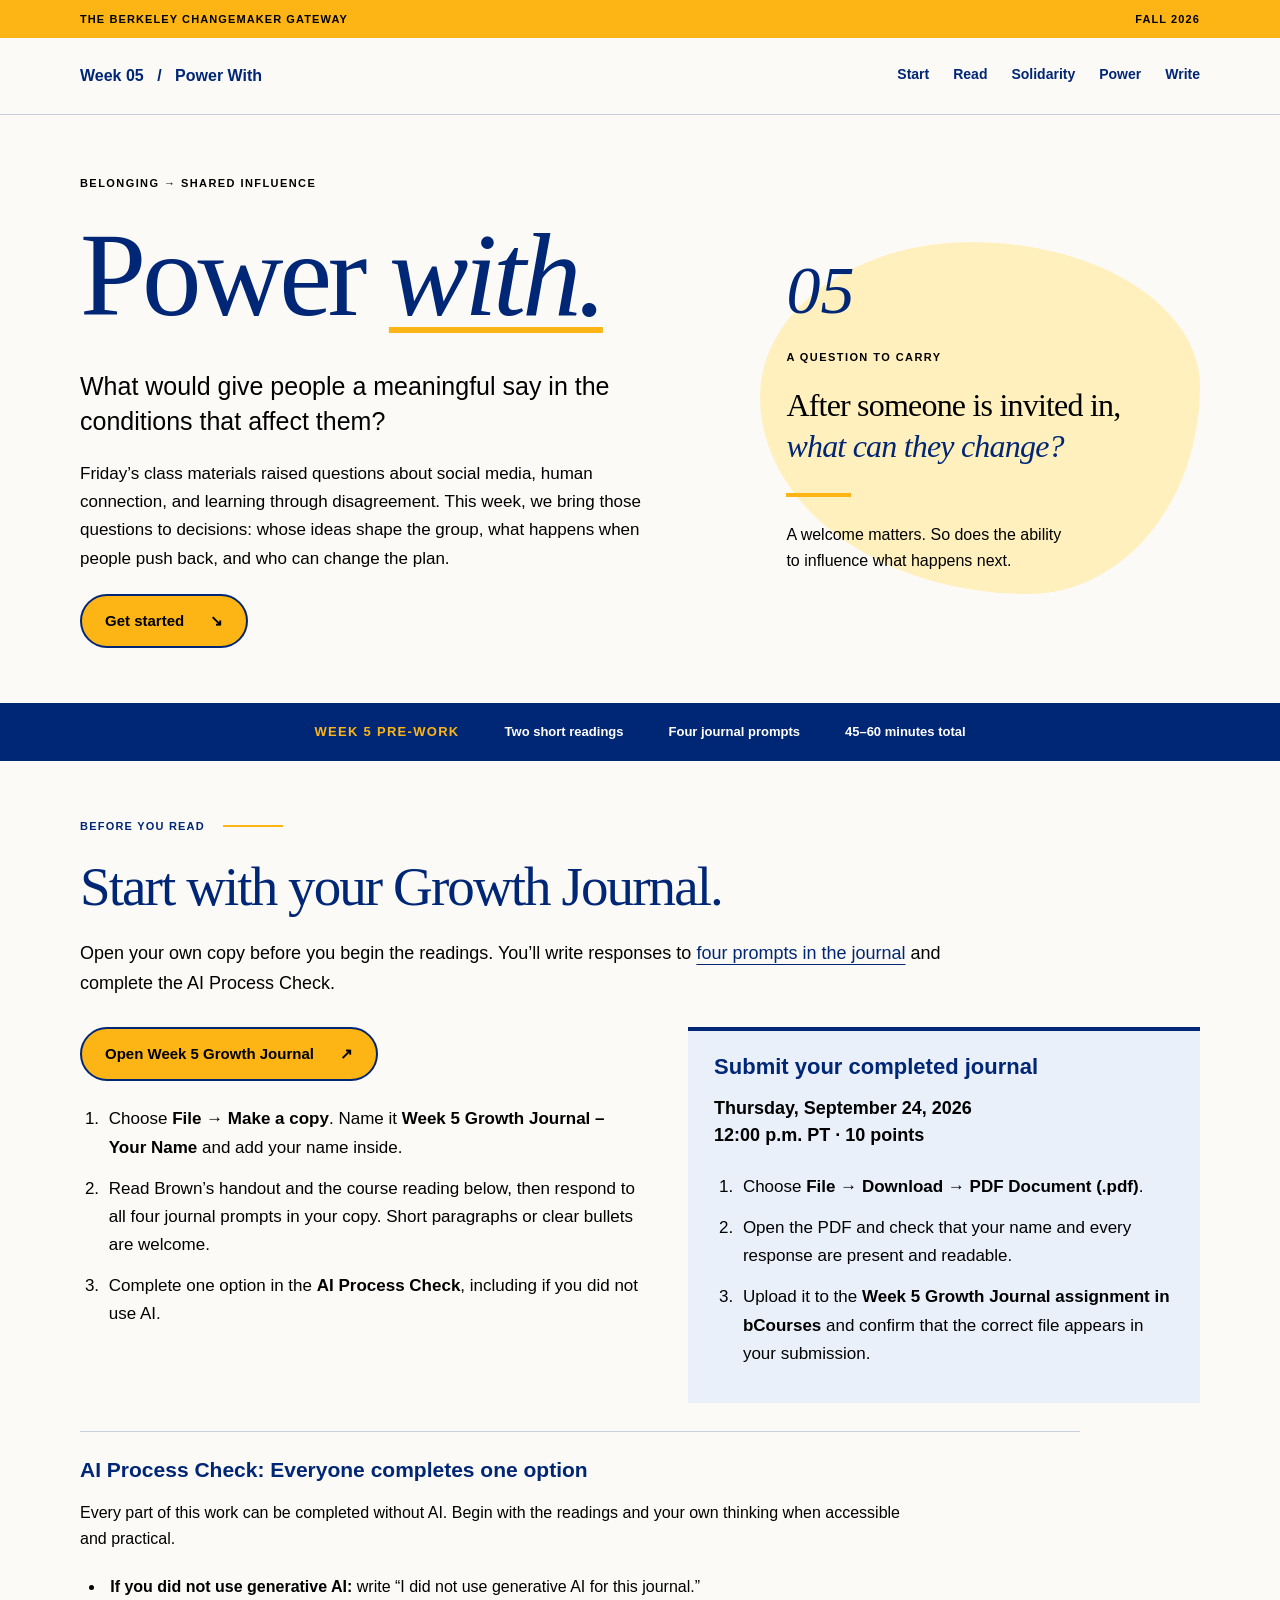
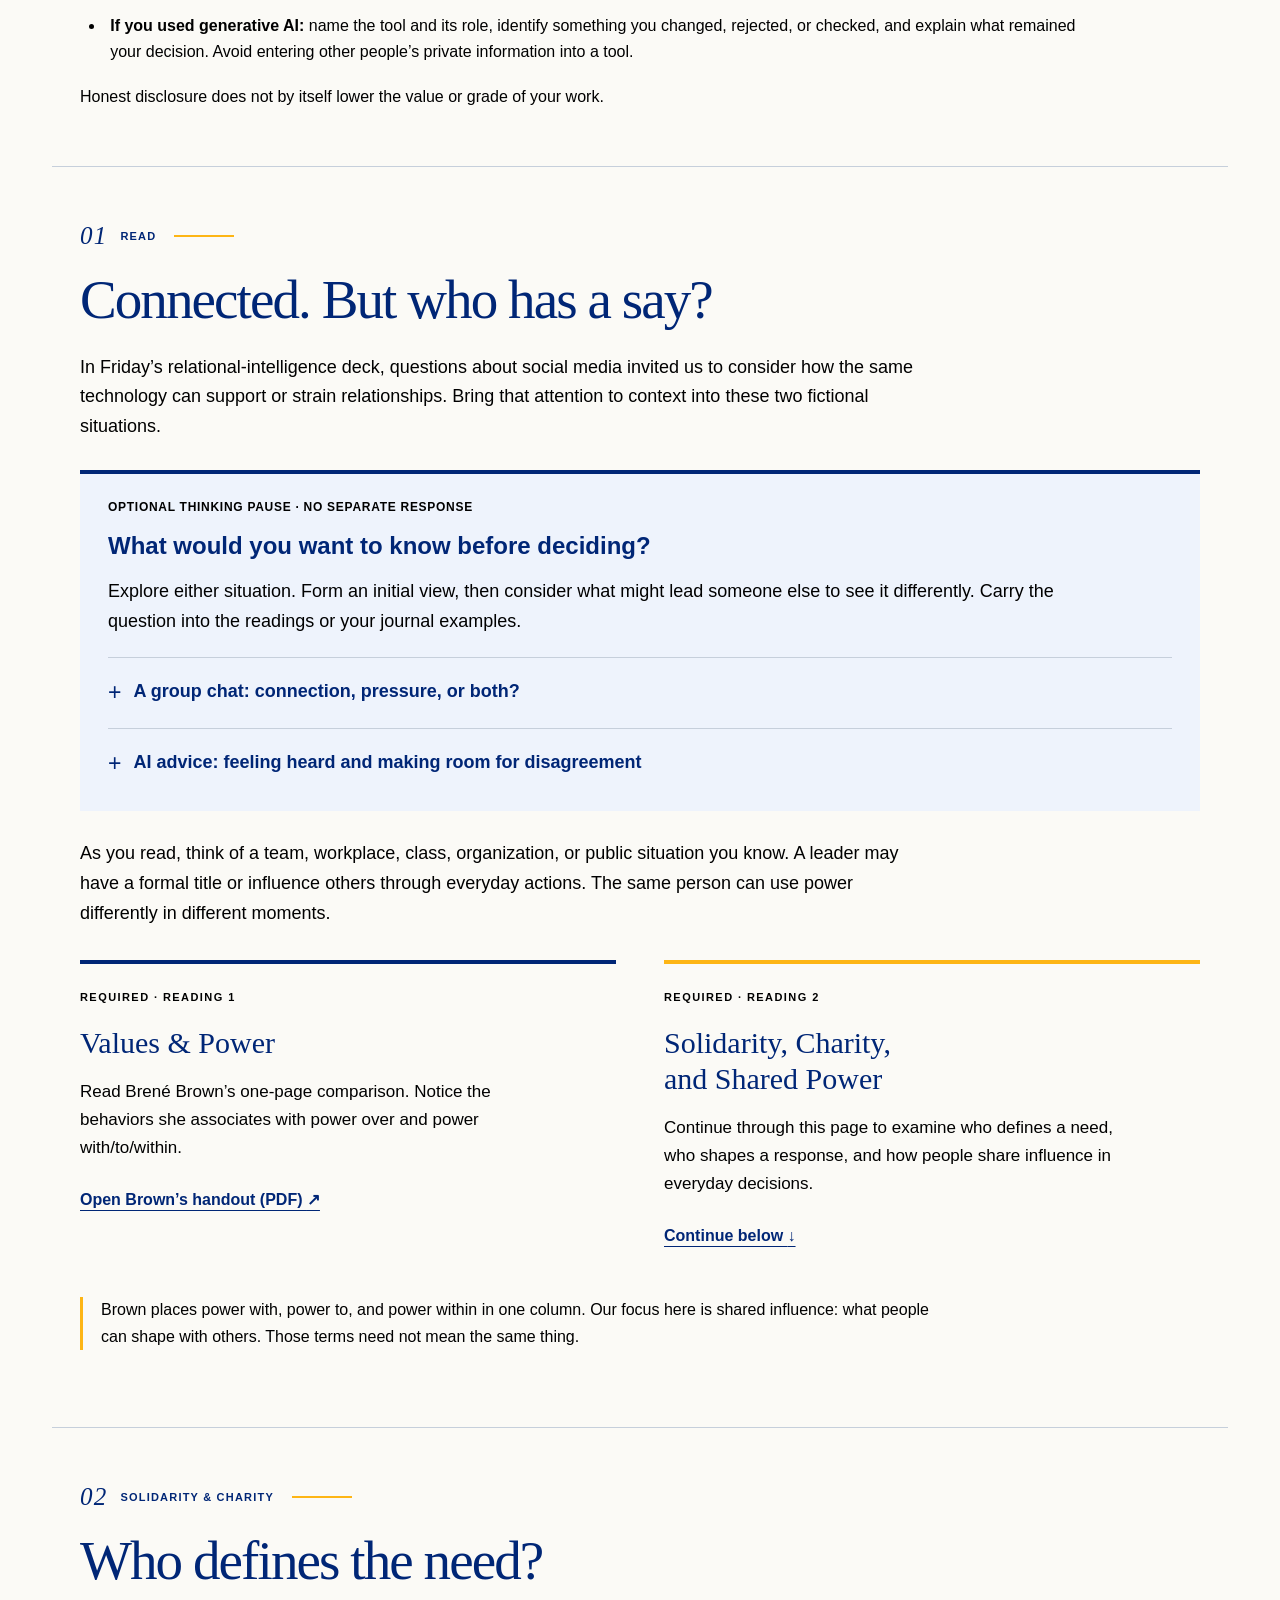
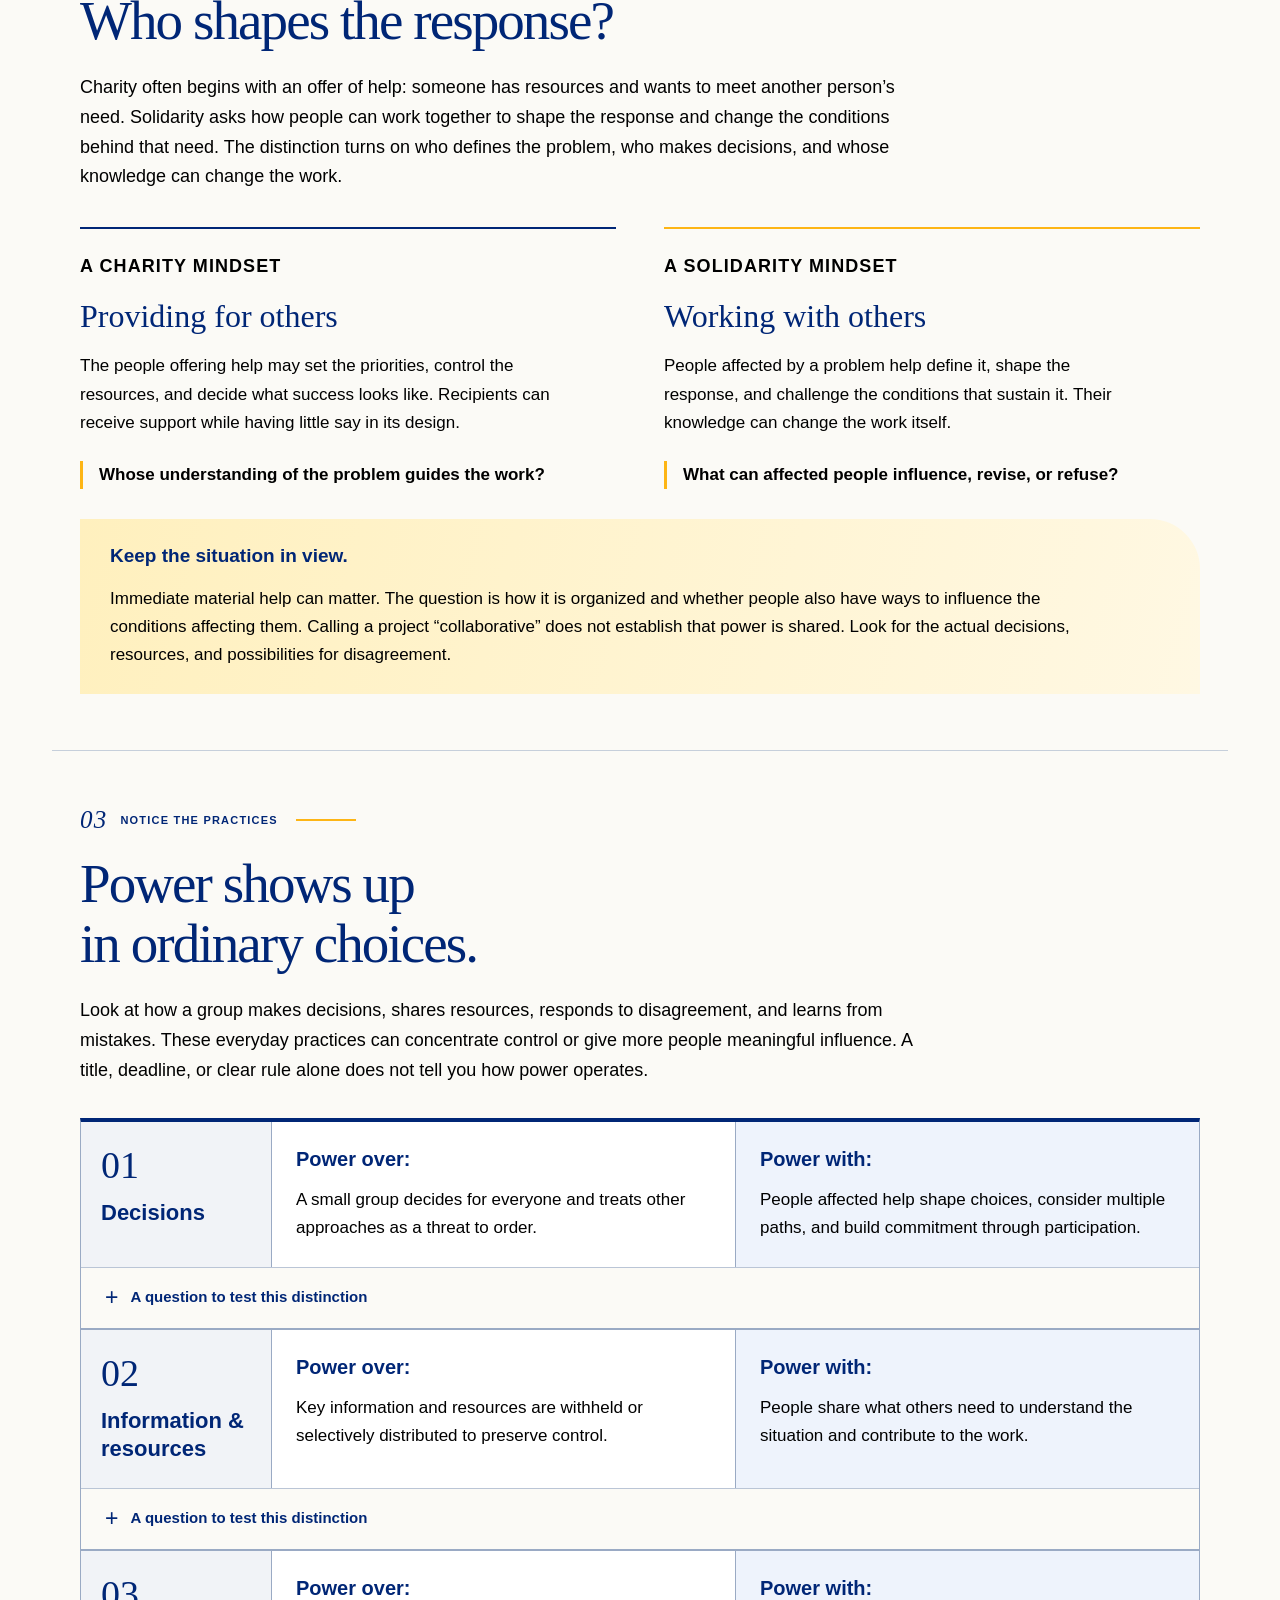
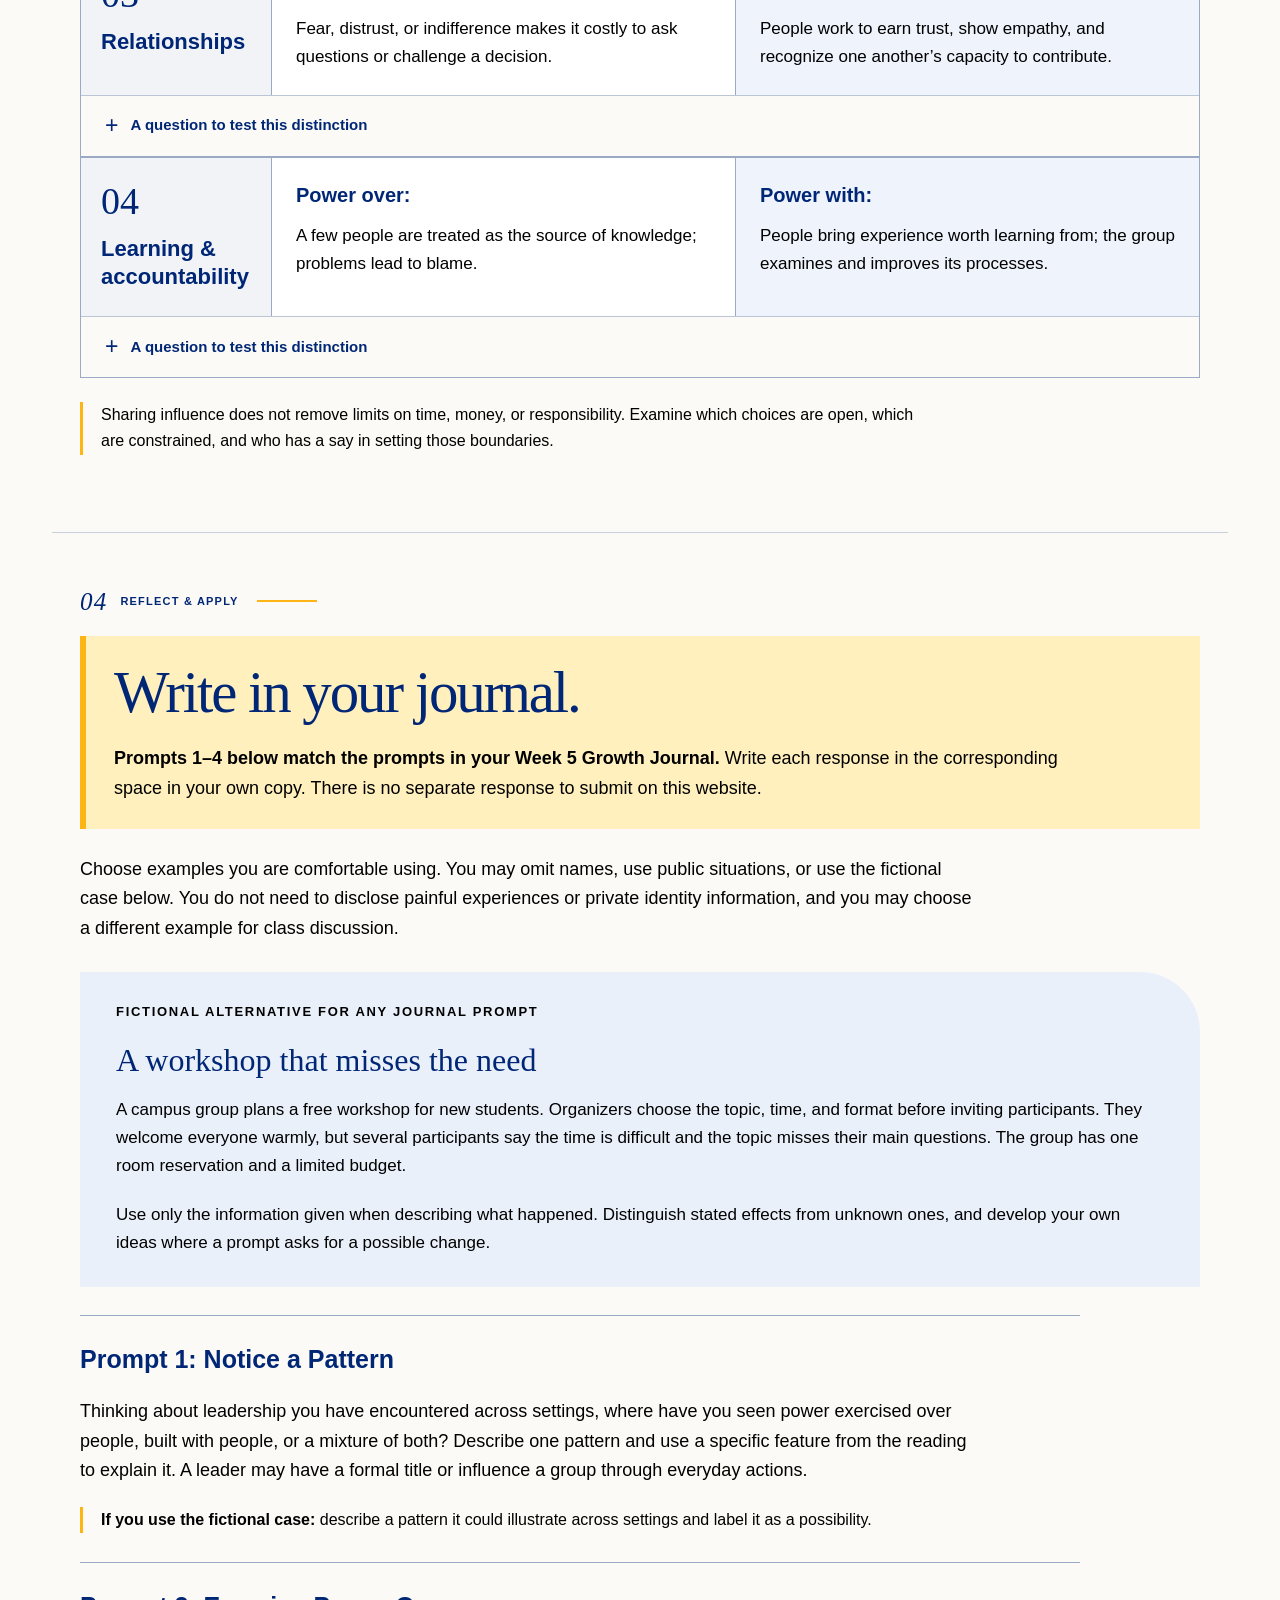
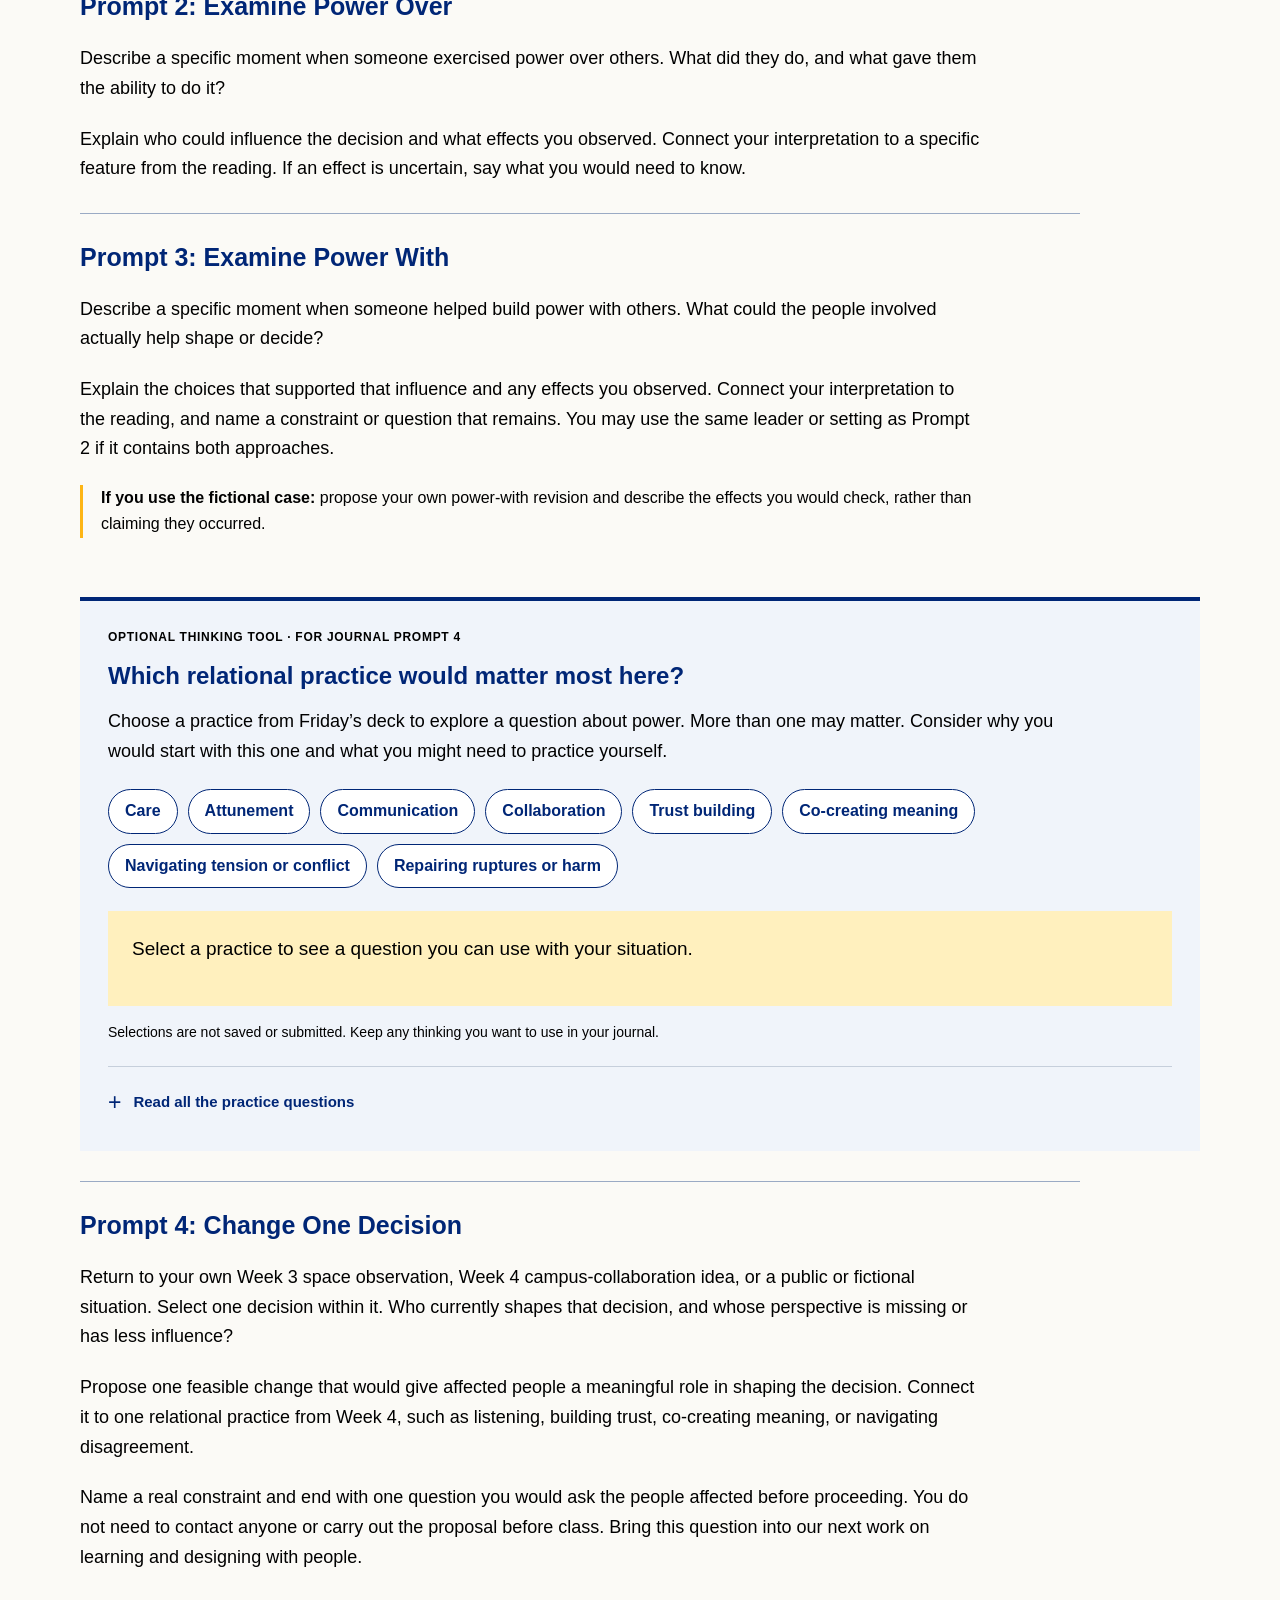
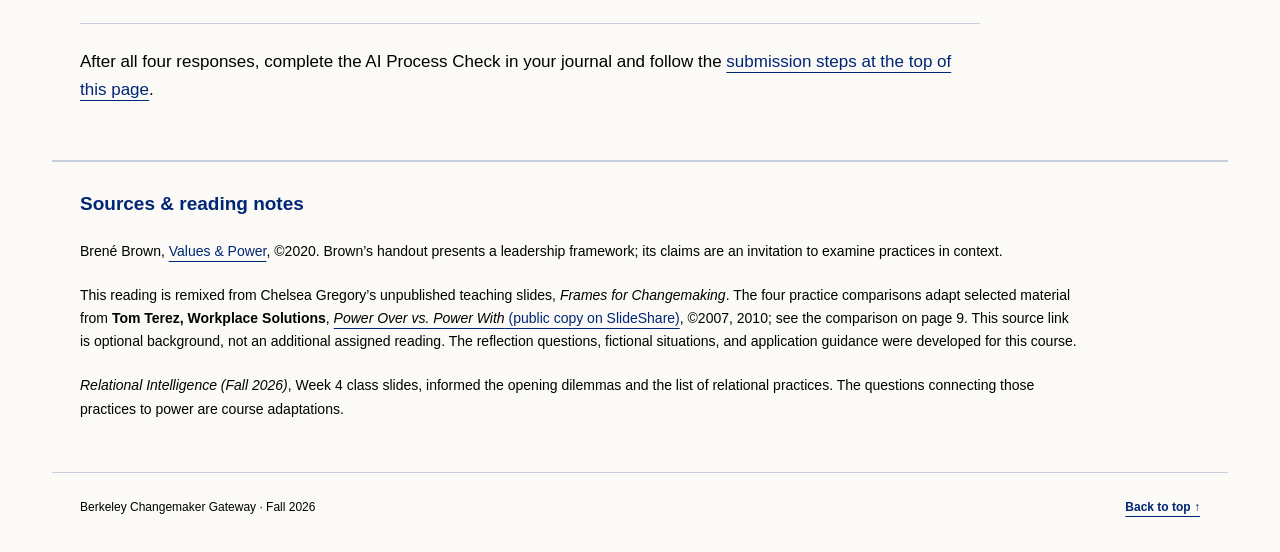
==== commit 53e63c53: "Connect relational intelligence discussions and clarify journal flow" ====
--- a/index.html
+++ b/index.html
@@ -4,20 +4,33 @@
   <meta charset="utf-8"><meta name="viewport" content="width=device-width,initial-scale=1">
   <title>Power With | Berkeley Changemaker Gateway</title>
   <meta name="description" content="Week 5: examine how power shapes participation, decisions, and the possibilities for change.">
-  <link rel="stylesheet" href="style.css?v=4">
+  <link rel="stylesheet" href="style.css?v=5">
 </head>
 <body>
 <a class="skip" href="#main">Skip to reading</a>
 <div class="wordmark">THE BERKELEY CHANGEMAKER GATEWAY <span>FALL 2026</span></div>
-<header class="masthead"><a class="brand" href="#">Week 05 <span>/</span> Power With</a><nav aria-label="Reading sections"><a href="#begin">Begin</a><a href="#solidarity">Solidarity</a><a href="#power">Power</a><a href="#journal">Your journal</a></nav><div class="reading-progress" aria-hidden="true"><span></span></div></header>
+<header class="masthead"><a class="brand" href="#">Week 05 <span>/</span> Power With</a><nav aria-label="Reading sections"><a href="#begin">Start</a><a href="#read">Read</a><a href="#solidarity">Solidarity</a><a href="#power">Power</a><a href="#journal">Write</a></nav><div class="reading-progress" aria-hidden="true"><span></span></div></header>
 <main id="main">
 <section class="hero" aria-labelledby="title">
-  <div class="hero-copy"><p class="eyebrow">BELONGING → SHARED INFLUENCE</p><h1 id="title">Power <em>with.</em></h1><p class="lead">What would give people a meaningful say in the conditions that affect them?</p><p>Last week, we explored the relational practices that help people participate and feel that they belong. This week, we look at how those relationships shape decisions: whose knowledge counts, who controls resources, and what happens when people disagree.</p><a class="button gold" href="#begin">Begin the reading <span aria-hidden="true">↘</span></a></div>
+  <div class="hero-copy"><p class="eyebrow">BELONGING → SHARED INFLUENCE</p><h1 id="title">Power <em>with.</em></h1><p class="lead">What would give people a meaningful say in the conditions that affect them?</p><p>Friday’s class materials raised questions about social media, human connection, and learning through disagreement. This week, we bring those questions to decisions: whose ideas shape the group, what happens when people push back, and who can change the plan.</p><a class="button gold" href="#begin">Get started <span aria-hidden="true">↘</span></a></div>
   <aside class="hero-note" aria-label="A question to carry"><span class="note-number" aria-hidden="true">05</span><p class="eyebrow">A QUESTION TO CARRY</p><p class="note-question">After someone is invited in,<br><em>what can they change?</em></p><div class="small-rule" aria-hidden="true"></div><p>A welcome matters. So does the ability to influence what happens next.</p></aside>
 </section>
 <div class="reading-meta"><span>WEEK 5 PRE-WORK</span><span>Two short readings</span><span>Four journal prompts</span><span>45–60 minutes total</span></div>
 
-<section class="section intro" id="begin" aria-labelledby="begin-title"><div class="section-label"><span>01</span> BEGIN HERE</div><div><h2 id="begin-title">Read with a situation in mind.</h2><p>Think of a team, workplace, class, organization, or public situation you know. A leader may have a formal title or influence others through everyday actions. The same person can use power differently in different moments.</p><div class="reading-pair"><article class="reading-card"><p class="eyebrow">REQUIRED · READING 1</p><h3>Values &amp; Power</h3><p>Read Brené Brown’s one-page comparison. Notice the behaviors she associates with power over and power with/to/within.</p><a href="https://brenebrown.com/wp-content/uploads/2020/10/Values-and-Power_WebsiteDownload.pdf" target="_blank" rel="noopener">Open Brown’s handout (PDF) <span aria-hidden="true">↗</span></a></article><article class="reading-card warm"><p class="eyebrow">REQUIRED · READING 2</p><h3>Solidarity, Charity,<br>and Shared Power</h3><p>Continue through this page to examine who defines a need, who shapes a response, and how people share influence in everyday decisions.</p><a href="#solidarity">Continue below <span aria-hidden="true">↓</span></a></article></div><p class="reading-note">Brown places power with, power to, and power within in one column. Our focus here is shared influence: what people can shape with others. Those terms need not mean the same thing.</p></div></section>
+<section class="section setup" id="begin" aria-labelledby="begin-title">
+<div class="section-label">BEFORE YOU READ</div><h2 id="begin-title">Start with your Growth Journal.</h2>
+<p>Open your own copy before you begin the readings. You’ll write responses to <a href="#journal">four prompts in the journal</a> and complete the AI Process Check.</p>
+<div class="setup-grid"><div><a class="button gold" href="https://docs.google.com/document/d/1GdEI2ibzWqpnTXWp3jpYwo3gGTWtFg8Y2VC2RBi_vsE/edit?tab=t.0" target="_blank" rel="noopener">Open Week 5 Growth Journal <span aria-hidden="true">↗</span></a>
+<ol><li>Choose <strong>File → Make a copy</strong>. Name it <strong>Week 5 Growth Journal – Your Name</strong> and add your name inside.</li><li>Read Brown’s handout and the course reading below, then respond to all four journal prompts in your copy. Short paragraphs or clear bullets are welcome.</li><li>Complete one option in the <strong>AI Process Check</strong>, including if you did not use AI.</li></ol></div>
+<div class="submission-note"><h3>Submit your completed journal</h3><p class="due"><strong>Thursday, September 24, 2026<br>12:00 p.m. PT · 10 points</strong></p><ol><li>Choose <strong>File → Download → PDF Document (.pdf)</strong>.</li><li>Open the PDF and check that your name and every response are present and readable.</li><li>Upload it to the <strong>Week 5 Growth Journal assignment in bCourses</strong> and confirm that the correct file appears in your submission.</li></ol></div></div>
+<div class="ai-guidance"><h3>AI Process Check: Everyone completes one option</h3><p>Every part of this work can be completed without AI. Begin with the readings and your own thinking when accessible and practical.</p><ul><li><strong>If you did not use generative AI:</strong> write “I did not use generative AI for this journal.”</li><li><strong>If you used generative AI:</strong> name the tool and its role, identify something you changed, rejected, or checked, and explain what remained your decision. Avoid entering other people’s private information into a tool.</li></ul><p>Honest disclosure does not by itself lower the value or grade of your work.</p></div>
+</section>
+
+<section class="section intro" id="read" aria-labelledby="read-title"><div class="section-label"><span>01</span> READ</div><div><h2 id="read-title">Connected. But who has a say?</h2><p>In Friday’s relational-intelligence deck, questions about social media invited us to consider how the same technology can support or strain relationships. Bring that attention to context into these two fictional situations.</p>
+<div class="discussion-pause"><p class="activity-label">OPTIONAL THINKING PAUSE · NO SEPARATE RESPONSE</p><h3>What would you want to know before deciding?</h3><p>Explore either situation. Form an initial view, then consider what might lead someone else to see it differently. Carry the question into the readings or your journal examples.</p>
+<details class="dilemma"><summary>A group chat: connection, pressure, or both?</summary><p>A student team uses a group chat to coordinate a project. Some members exchange ideas throughout the day. Two members read the thread after work and find that the group has already settled on a plan. Everyone was included in the chat.</p><p><strong>Where do you see connection? Where do you see influence?</strong> What would you need to know about the group’s decision process before deciding whether power is being shared?</p></details>
+<details class="dilemma"><summary>AI advice: feeling heard and making room for disagreement</summary><p>After a disagreement, a team member asks an AI tool for advice. The response affirms their account and suggests a way forward. The other person’s account is not included.</p><p><strong>What might feel helpful about that response? What might be missing?</strong> If the team acts on this advice, whose interpretation gets to define the problem? What would you want to hear before making a decision?</p></details></div>
+<p>As you read, think of a team, workplace, class, organization, or public situation you know. A leader may have a formal title or influence others through everyday actions. The same person can use power differently in different moments.</p><div class="reading-pair"><article class="reading-card"><p class="eyebrow">REQUIRED · READING 1</p><h3>Values &amp; Power</h3><p>Read Brené Brown’s one-page comparison. Notice the behaviors she associates with power over and power with/to/within.</p><a href="https://brenebrown.com/wp-content/uploads/2020/10/Values-and-Power_WebsiteDownload.pdf" target="_blank" rel="noopener">Open Brown’s handout (PDF) <span aria-hidden="true">↗</span></a></article><article class="reading-card warm"><p class="eyebrow">REQUIRED · READING 2</p><h3>Solidarity, Charity,<br>and Shared Power</h3><p>Continue through this page to examine who defines a need, who shapes a response, and how people share influence in everyday decisions.</p><a href="#solidarity">Continue below <span aria-hidden="true">↓</span></a></article></div><p class="reading-note">Brown places power with, power to, and power within in one column. Our focus here is shared influence: what people can shape with others. Those terms need not mean the same thing.</p></div></section>
 
 <section class="section" id="solidarity" aria-labelledby="solidarity-title"><div class="section-label"><span>02</span> SOLIDARITY &amp; CHARITY</div><div><h2 id="solidarity-title">Who defines the need?<br>Who shapes the response?</h2><p>Charity often begins with an offer of help: someone has resources and wants to meet another person’s need. Solidarity asks how people can work together to shape the response and change the conditions behind that need. The distinction turns on who defines the problem, who makes decisions, and whose knowledge can change the work.</p><div class="comparison"><article><p class="eyebrow">A CHARITY MINDSET</p><h3>Providing for others</h3><p>The people offering help may set the priorities, control the resources, and decide what success looks like. Recipients can receive support while having little say in its design.</p><p class="question">Whose understanding of the problem guides the work?</p></article><article><p class="eyebrow">A SOLIDARITY MINDSET</p><h3>Working with others</h3><p>People affected by a problem help define it, shape the response, and challenge the conditions that sustain it. Their knowledge can change the work itself.</p><p class="question">What can affected people influence, revise, or refuse?</p></article></div><aside class="consider"><h3>Keep the situation in view.</h3><p>Immediate material help can matter. The question is how it is organized and whether people also have ways to influence the conditions affecting them. Calling a project “collaborative” does not establish that power is shared. Look for the actual decisions, resources, and possibilities for disagreement.</p></aside></div></section>
 
@@ -26,12 +39,15 @@
 <article class="lens"><h3><span aria-hidden="true">02</span>Information &amp; resources</h3><p><strong>Power over:</strong> Key information and resources are withheld or selectively distributed to preserve control.</p><p><strong>Power with:</strong> People share what others need to understand the situation and contribute to the work.</p><details><summary>A question to test this distinction</summary><p>Who can see the budget, understand the constraints, and help decide what gets priority?</p></details></article>
 <article class="lens"><h3><span aria-hidden="true">03</span>Relationships</h3><p><strong>Power over:</strong> Fear, distrust, or indifference makes it costly to ask questions or challenge a decision.</p><p><strong>Power with:</strong> People work to earn trust, show empathy, and recognize one another’s capacity to contribute.</p><details><summary>A question to test this distinction</summary><p>What happens when someone disagrees with the person who has more authority?</p></details></article>
 <article class="lens"><h3><span aria-hidden="true">04</span>Learning &amp; accountability</h3><p><strong>Power over:</strong> A few people are treated as the source of knowledge; problems lead to blame.</p><p><strong>Power with:</strong> People bring experience worth learning from; the group examines and improves its processes.</p><details><summary>A question to test this distinction</summary><p>Whose experience can change the group’s explanation of what went wrong?</p></details></article>
-</div><p class="reading-note">Sharing influence does not remove limits on time, money, or responsibility. Examine which choices are open, which are constrained, and who has a say in setting those boundaries.</p><div class="journal-nudge"><h3 class="journal-heading">Write in your journal <span>Prompts 1–3</span></h3><p>Notice a pattern, then examine one power-over moment and one power-with moment. Use specific behaviors and observed effects. Explain uncertainty where you do not know what happened.</p></div></div></section>
+</div><p class="reading-note">Sharing influence does not remove limits on time, money, or responsibility. Examine which choices are open, which are constrained, and who has a say in setting those boundaries.</p></div></section>
 
-<section class="section case-section" id="apply" aria-labelledby="apply-title"><div class="section-label"><span>04</span> CARRY IT FORWARD</div><div><h2 id="apply-title">Change one decision.</h2><p>Return to your Week 3 space observation, your Week 4 campus-collaboration idea, or a public or fictional situation. Identify who currently shapes one decision and whose perspective is missing or has less influence.</p><div class="case"><p class="eyebrow">FICTIONAL EXAMPLE</p><h3>A warm welcome.<br>A workshop that misses the need.</h3><p>A campus group plans a free workshop for new students. Organizers choose the topic, time, and format before inviting participants. They welcome everyone warmly, but several participants say the time is difficult and the topic misses their main questions. The group has one room reservation and a limited budget.</p><details><summary>Consider a possible revision</summary><p>Organizers could share the limits and ask participants to help choose the workshop’s priority questions while those choices are still open. They could invite written input from people who cannot attend and explain which suggestions changed the plan.</p><p>This is a proposal, not an observed success. We would still need to ask who could participate, whose input influenced the result, and whether the revised workshop addressed their needs.</p></details></div><p>You may use this fictional example in any journal prompt. For Prompt 1, describe a pattern it could illustrate across settings and label it as a possibility. For Prompt 3, propose a power-with revision and identify effects you would check rather than claim they occurred.</p><div class="journal-nudge"><h3 class="journal-heading">Write in your journal <span>Prompt 4</span></h3><p>Propose one feasible change that gives affected people a meaningful role in a decision. Connect it to a Week 4 relational practice, name a constraint, and end with one question you would ask the people affected.</p></div><p>No interview or intervention is required before class. Your question will help prepare us to learn and design with people in the coming work.</p></div></section>
-
-<section class="finish" id="journal" aria-labelledby="journal-title"><div><p class="eyebrow">BRING YOUR THINKING TO CLASS</p><h2 id="journal-title">Keep your work<br>in your Growth Journal.</h2><p>Write short paragraphs or clear bullets for all four prompts. You may omit names, choose public examples, or use the fictional case. Write for your Reader and instructors; you may choose a different example for class discussion.</p><a class="button gold" href="https://docs.google.com/document/d/1GdEI2ibzWqpnTXWp3jpYwo3gGTWtFg8Y2VC2RBi_vsE/edit?tab=t.0" target="_blank" rel="noopener">Open Week 5 Growth Journal <span aria-hidden="true">↗</span></a></div><div class="submit-card"><h3>Complete and submit</h3><ol><li>Open the journal, choose <strong>File → Make a copy</strong>, and name it <strong>Week 5 Growth Journal – Your Name</strong>. Add your name inside.</li><li>Complete four prompts and the <strong>AI Process Check</strong>. Everyone completes one option, including if you did not use AI.</li><li>Download your completed journal as a PDF. Open it and check that every response is readable.</li><li>Return to the Week 5 Growth Journal assignment in bCourses, upload the PDF, and confirm receipt.</li></ol><p><strong>Due Thursday, September 24, 2026<br>12:00 p.m. PT · 10 points</strong></p></div></section>
-<section class="sources" aria-labelledby="sources-title"><h2 id="sources-title">Sources &amp; reading notes</h2><p>Brené Brown, <a href="https://brenebrown.com/wp-content/uploads/2020/10/Values-and-Power_WebsiteDownload.pdf">Values &amp; Power</a>, ©2020. Brown’s handout presents a leadership framework; its claims are an invitation to examine practices in context.</p><p>This reading is remixed from Chelsea Gregory’s unpublished teaching slides, <cite>Frames for Changemaking</cite>. The four practice comparisons adapt selected material credited in that version to <strong>Tom Terez, Workplace Solutions</strong>. The reflection questions, fictional example, and application guidance were developed for this course.</p><p>Every part of this work can be completed without AI. If you use it, describe the tool, its role, something you changed, rejected, or checked, and what remained your decision. Honest disclosure does not by itself lower the value or grade of your work.</p></section>
+<section class="section writing" id="journal" aria-labelledby="journal-title"><span id="apply" class="anchor-alias" aria-hidden="true"></span>
+<div class="section-label"><span>04</span> REFLECT &amp; APPLY</div><div class="writing-heading"><h2 id="journal-title">Write in your journal.</h2><p><strong>Prompts 1–4 below match the prompts in your Week 5 Growth Journal.</strong> Write each response in the corresponding space in your own copy. There is no separate response to submit on this website.</p></div>
+<p>Choose examples you are comfortable using. You may omit names, use public situations, or use the fictional case below. You do not need to disclose painful experiences or private identity information, and you may choose a different example for class discussion.</p>
+<div class="case"><p class="eyebrow">FICTIONAL ALTERNATIVE FOR ANY JOURNAL PROMPT</p><h3>A workshop that misses the need</h3><p>A campus group plans a free workshop for new students. Organizers choose the topic, time, and format before inviting participants. They welcome everyone warmly, but several participants say the time is difficult and the topic misses their main questions. The group has one room reservation and a limited budget.</p><p>Use only the information given when describing what happened. Distinguish stated effects from unknown ones, and develop your own ideas where a prompt asks for a possible change.</p></div>
+<article class="journal-prompt" id="prompt-1"><h3>Prompt 1: Notice a Pattern</h3><p>Thinking about leadership you have encountered across settings, where have you seen power exercised over people, built with people, or a mixture of both? Describe one pattern and use a specific feature from the reading to explain it. A leader may have a formal title or influence a group through everyday actions.</p><p class="fiction-note"><strong>If you use the fictional case:</strong> describe a pattern it could illustrate across settings and label it as a possibility.</p></article><article class="journal-prompt" id="prompt-2"><h3>Prompt 2: Examine Power Over</h3><p>Describe a specific moment when someone exercised power over others. What did they do, and what gave them the ability to do it?</p><p>Explain who could influence the decision and what effects you observed. Connect your interpretation to a specific feature from the reading. If an effect is uncertain, say what you would need to know.</p></article><article class="journal-prompt" id="prompt-3"><h3>Prompt 3: Examine Power With</h3><p>Describe a specific moment when someone helped build power with others. What could the people involved actually help shape or decide?</p><p>Explain the choices that supported that influence and any effects you observed. Connect your interpretation to the reading, and name a constraint or question that remains. You may use the same leader or setting as Prompt 2 if it contains both approaches.</p><p class="fiction-note"><strong>If you use the fictional case:</strong> propose your own power-with revision and describe the effects you would check, rather than claiming they occurred.</p></article><div class="practice-explorer"><p class="activity-label">OPTIONAL THINKING TOOL · FOR JOURNAL PROMPT 4</p><h3>Which relational practice would matter most here?</h3><p>Choose a practice from Friday’s deck to explore a question about power. More than one may matter. Consider why you would start with this one and what you might need to practice yourself.</p><div class="practice-buttons" role="group" aria-label="Explore relational practices"><button type="button" data-practice="0" aria-pressed="false" aria-controls="practice-question">Care</button><button type="button" data-practice="1" aria-pressed="false" aria-controls="practice-question">Attunement</button><button type="button" data-practice="2" aria-pressed="false" aria-controls="practice-question">Communication</button><button type="button" data-practice="3" aria-pressed="false" aria-controls="practice-question">Collaboration</button><button type="button" data-practice="4" aria-pressed="false" aria-controls="practice-question">Trust building</button><button type="button" data-practice="5" aria-pressed="false" aria-controls="practice-question">Co-creating meaning</button><button type="button" data-practice="6" aria-pressed="false" aria-controls="practice-question">Navigating tension or conflict</button><button type="button" data-practice="7" aria-pressed="false" aria-controls="practice-question">Repairing ruptures or harm</button></div><div id="practice-question" class="practice-question" aria-live="polite"><p>Select a practice to see a question you can use with your situation.</p></div><p class="tool-note">Selections are not saved or submitted. Keep any thinking you want to use in your journal.</p><details class="practice-all"><summary>Read all the practice questions</summary><ul><li><strong>Care:</strong> Whose needs are you attending to, and who gets to say what those needs are?</li><li><strong>Attunement:</strong> What might you be missing about how others are experiencing this situation?</li><li><strong>Communication:</strong> Who can make themselves understood, and whose message is easy to overlook?</li><li><strong>Collaboration:</strong> Which part of the decision can people actually shape together?</li><li><strong>Trust building:</strong> What would make it possible to disagree without losing your place in the group?</li><li><strong>Co-creating meaning:</strong> Whose account of the problem shapes what the group believes needs to happen?</li><li><strong>Navigating tension or conflict:</strong> What disagreement needs attention before the group can make a decision?</li><li><strong>Repairing ruptures or harm:</strong> Who gets to say what repair would require after harm?</li></ul></details></div><article class="journal-prompt" id="prompt-4"><h3>Prompt 4: Change One Decision</h3><p>Return to your own Week 3 space observation, Week 4 campus-collaboration idea, or a public or fictional situation. Select one decision within it. Who currently shapes that decision, and whose perspective is missing or has less influence?</p><p>Propose one feasible change that would give affected people a meaningful role in shaping the decision. Connect it to one relational practice from Week 4, such as listening, building trust, co-creating meaning, or navigating disagreement.</p><p>Name a real constraint and end with one question you would ask the people affected before proceeding. You do not need to contact anyone or carry out the proposal before class. Bring this question into our next work on learning and designing with people.</p></article>
+<p class="completion-note">After all four responses, complete the AI Process Check in your journal and follow the <a href="#begin">submission steps at the top of this page</a>.</p></section>
+<section class="sources" aria-labelledby="sources-title"><h2 id="sources-title">Sources &amp; reading notes</h2><p>Brené Brown, <a href="https://brenebrown.com/wp-content/uploads/2020/10/Values-and-Power_WebsiteDownload.pdf">Values &amp; Power</a>, ©2020. Brown’s handout presents a leadership framework; its claims are an invitation to examine practices in context.</p><p>This reading is remixed from Chelsea Gregory’s unpublished teaching slides, <cite>Frames for Changemaking</cite>. The four practice comparisons adapt selected material from <strong>Tom Terez, Workplace Solutions</strong>, <a href="https://www.slideshare.net/slideshow/power-over-vs-power-with/14551440" target="_blank" rel="noopener"><cite>Power Over vs. Power With</cite> (public copy on SlideShare)</a>, ©2007, 2010; see the comparison on page 9. This source link is optional background, not an additional assigned reading. The reflection questions, fictional situations, and application guidance were developed for this course.</p><p><cite>Relational Intelligence (Fall 2026)</cite>, Week 4 class slides, informed the opening dilemmas and the list of relational practices. The questions connecting those practices to power are course adaptations.</p></section>
 </main><footer><span>Berkeley Changemaker Gateway · Fall 2026</span><a href="#">Back to top ↑</a></footer>
-<script src="reading.js?v=2" defer></script>
+<script src="reading.js?v=5" defer></script>
 </body></html>
--- a/style.css
+++ b/style.css
@@ -32,3 +32,10 @@
 @media(max-width:700px){.lens{display:grid;grid-template-columns:minmax(0,1fr) minmax(0,1fr)}.lens h3{grid-column:1/-1;display:flex;align-items:center;gap:18px;padding:18px 20px;font-size:22px;border-bottom:1px solid #9aaac4}.lens h3 span{font-size:34px;margin:0}.lens>p{border-left:0;padding:20px 16px}.lens>p:nth-of-type(2){padding:20px 16px}.lens strong{font-size:19px}.lens details{padding:8px 16px}.journal-nudge{padding:22px 20px}.journal-heading{font-size:23px;gap:8px 18px}.journal-heading span{font-size:18px}}
 @media(max-width:360px){.lens{display:block}.lens>p:nth-of-type(2){border-left:0;border-top:1px solid #9aaac4}.lens h3 span{flex-shrink:0}}
 @media print{.lens{grid-template-columns:140px 1fr 1fr}.journal-nudge{break-inside:avoid}}
+/* Journal setup precedes reading; all four prompts share one writing section. */
+.setup>p,.writing>p{max-width:900px}.setup-grid{display:grid;grid-template-columns:1.1fr 1fr;gap:45px;margin-top:28px}.setup-grid ol{font-size:17px;margin-top:24px}.submission-note{padding:22px 26px;background:var(--light);border-top:4px solid var(--blue)}.submission-note h3{font-size:22px;margin-bottom:14px}.submission-note .due{font-size:18px;line-height:1.5}.submission-note ol{margin-bottom:0}.ai-guidance{margin-top:28px;padding-top:24px;border-top:1px solid var(--line);max-width:1000px}.ai-guidance h3{font-size:21px}.ai-guidance p,.ai-guidance li{font-size:16px}.ai-guidance p:last-child{margin-bottom:0}.writing{position:relative}.anchor-alias{position:absolute;top:0}.writing-heading{padding:25px 28px;background:var(--warm);border-left:6px solid var(--gold);margin-bottom:26px}.writing-heading h2{font-size:clamp(2.4rem,4.6vw,3.8rem);margin-bottom:20px}.writing-heading p{max-width:950px;margin-bottom:0;font-size:18px}.writing .case{max-width:none;margin:28px 0}.writing .case .eyebrow{font-size:13px}.writing .case p:last-child{margin-bottom:0}.journal-prompt{padding:27px 0 8px;border-top:1px solid #9aaac4;max-width:1000px}.journal-prompt h3{font-size:25px;line-height:1.35;margin-bottom:20px}.journal-prompt p{max-width:900px;font-size:18px}.journal-prompt .fiction-note{font-size:16px;border-left:3px solid var(--gold);padding-left:18px}.completion-note{margin:22px 0 0;padding-top:24px;border-top:1px solid var(--line);font-size:17px}
+@media(max-width:700px){nav{gap:22px}.setup-grid{grid-template-columns:1fr;gap:24px;margin-top:24px}.submission-note{padding:22px}.setup-grid ol{font-size:16px}.ai-guidance h3{font-size:20px}.writing-heading{padding:23px 21px}.writing-heading h2{font-size:2.5rem}.writing-heading p{font-size:17px}.journal-prompt h3{font-size:23px}.journal-prompt p{font-size:17px}.journal-prompt .fiction-note{font-size:16px}.writing .case .eyebrow{font-size:12px}}
+@media(max-width:360px){nav{gap:16px}}
+@media print{.setup-grid{display:block}.submission-note{break-inside:avoid}.journal-prompt{break-inside:avoid}}
+.discussion-pause{margin:28px 0;padding:24px 28px;background:#eef3fc;border-top:4px solid var(--blue)}.activity-label{font-size:12px;font-weight:800;letter-spacing:.06em;line-height:1.5;margin-bottom:14px}.discussion-pause h3,.practice-explorer h3{font-size:24px;margin-bottom:16px}.discussion-pause p{max-width:950px}.dilemma{margin-top:12px;padding-top:10px}.dilemma summary{font-size:18px;min-height:48px}.dilemma p{font-size:17px}.practice-explorer{padding:27px 28px;margin:30px 0;background:#f0f4fa;border-top:4px solid var(--blue)}.practice-explorer>p{max-width:950px}.practice-buttons{display:flex;flex-wrap:wrap;gap:10px;margin:23px 0}.practice-buttons button{font:700 16px/1.4 Lato,Arial,sans-serif;color:var(--blue);background:#fff;border:1px solid var(--blue);border-radius:24px;padding:10px 16px;min-height:44px;cursor:pointer;text-align:left}.practice-buttons button:hover{background:#fff0be}.practice-buttons button[aria-pressed="true"]{background:var(--blue);color:white;font-weight:800}.practice-buttons button:focus-visible{outline:3px solid var(--blue);outline-offset:4px}.practice-question{background:var(--warm);padding:22px 24px;min-height:95px}.practice-question strong{display:block;font-size:19px;color:var(--blue);margin-bottom:12px}.practice-question p{font-size:19px;margin:0;color:#000}.practice-explorer .tool-note{font-size:14px;margin:15px 0 0}.practice-all li{font-size:16px;margin-bottom:15px}.practice-all summary{font-size:15px}
+@media(max-width:700px){.discussion-pause,.practice-explorer{padding:22px 20px}.discussion-pause h3,.practice-explorer h3{font-size:23px}.dilemma summary{font-size:17px}.practice-buttons{gap:9px}.practice-buttons button{font-size:15px;padding:10px 14px}.practice-question{padding:20px}.practice-question p{font-size:18px}.activity-label{font-size:11px}}
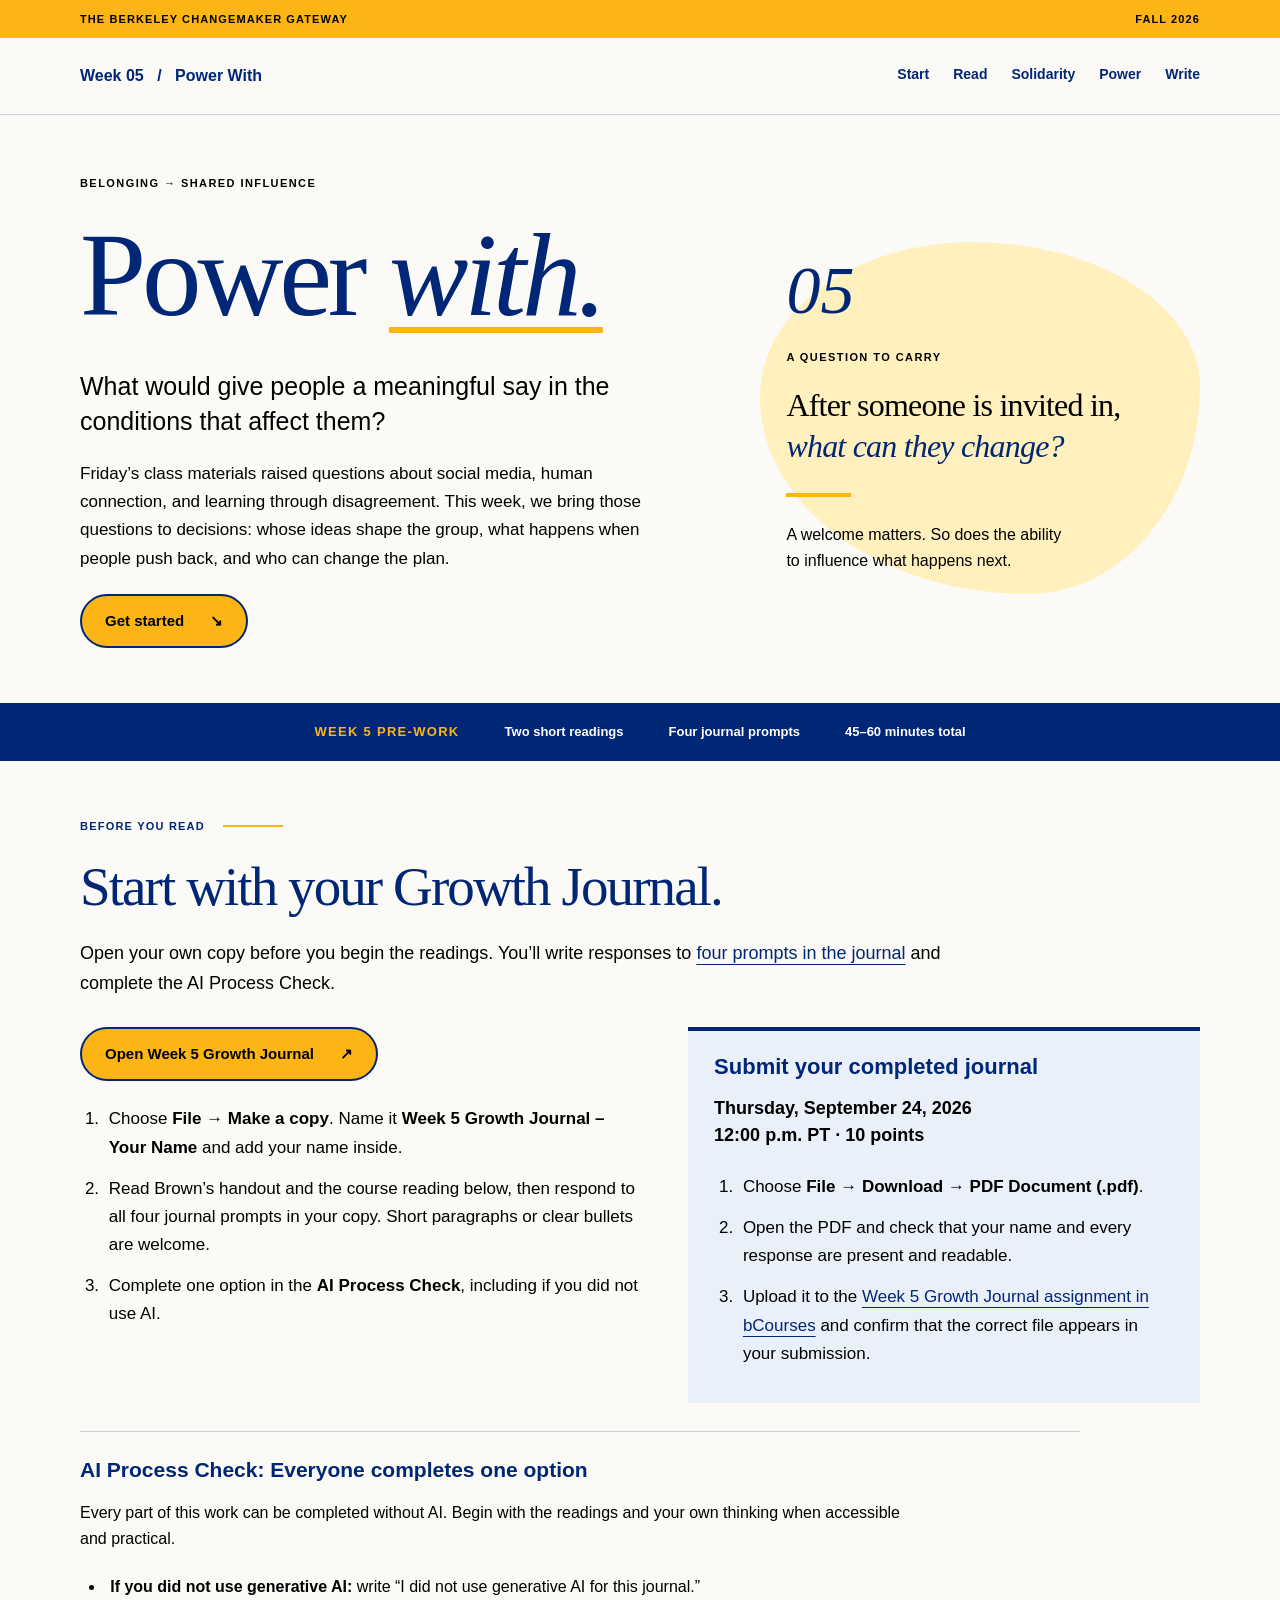
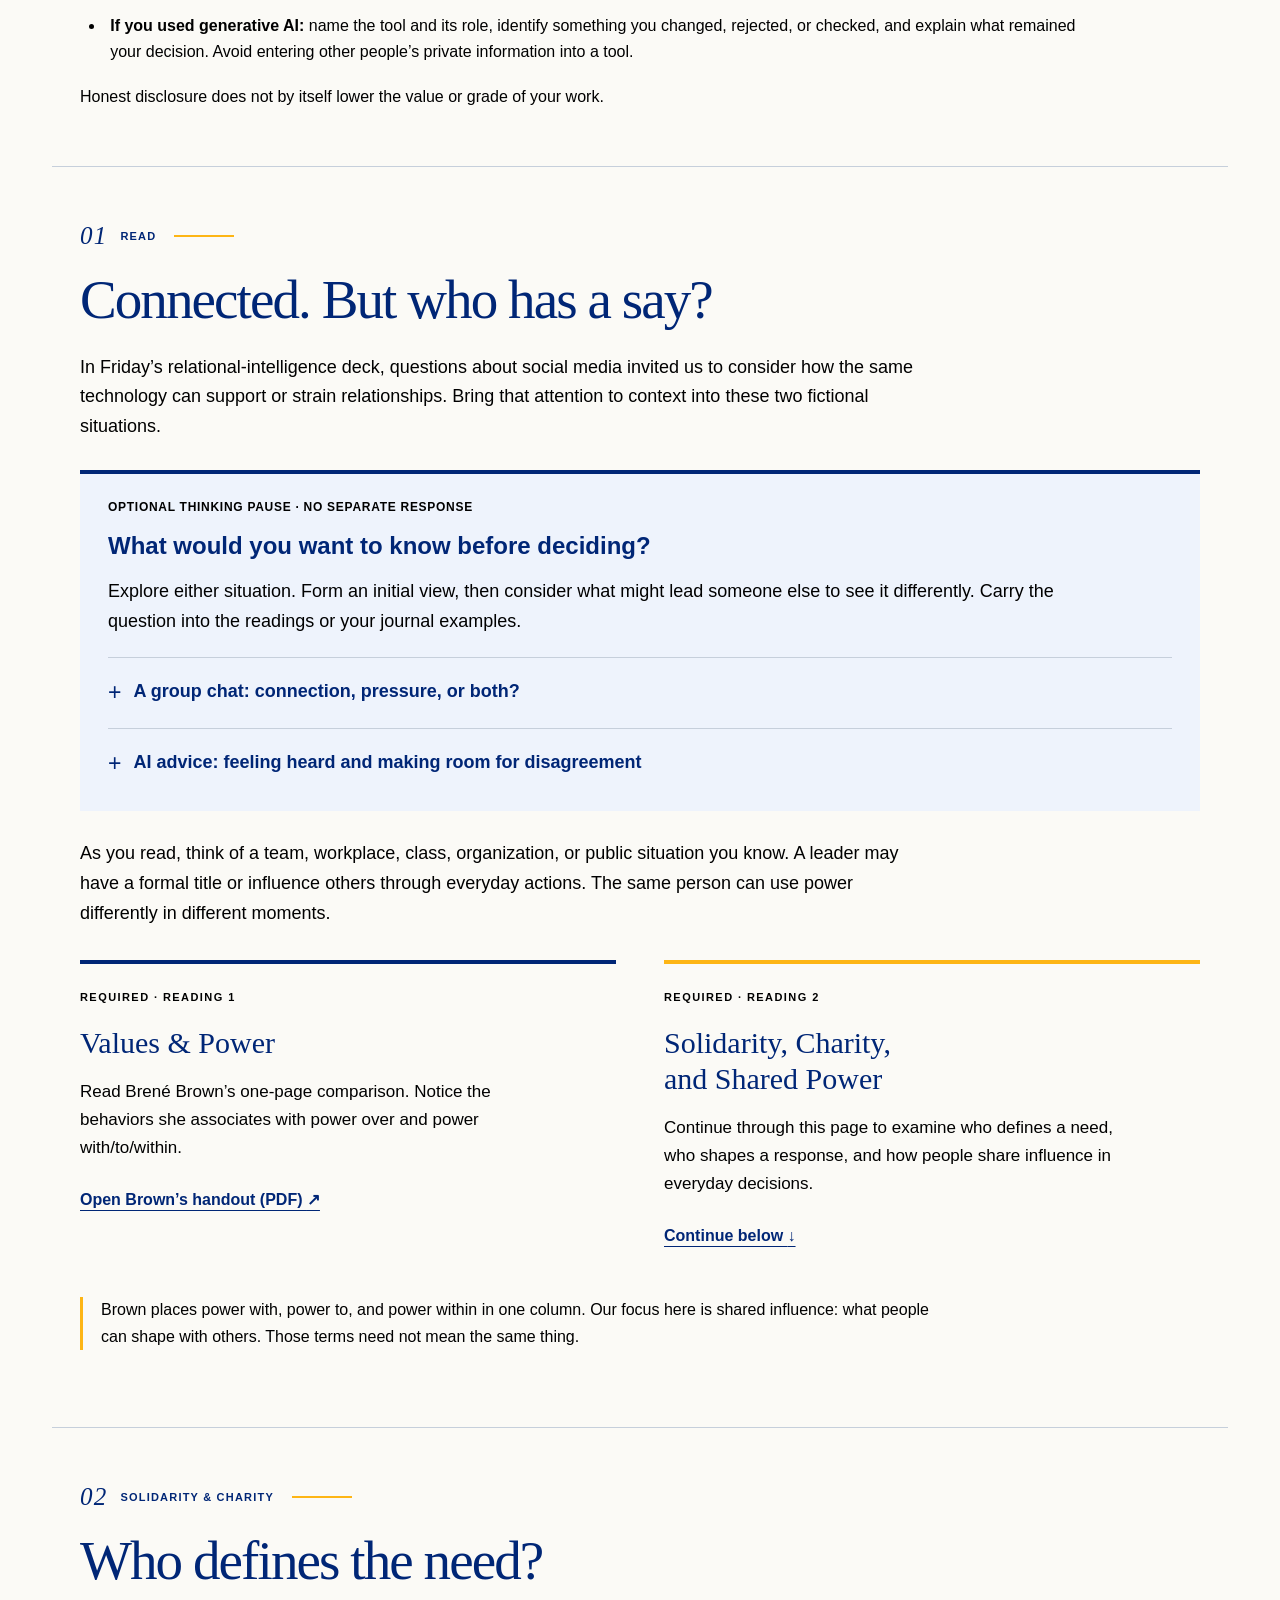
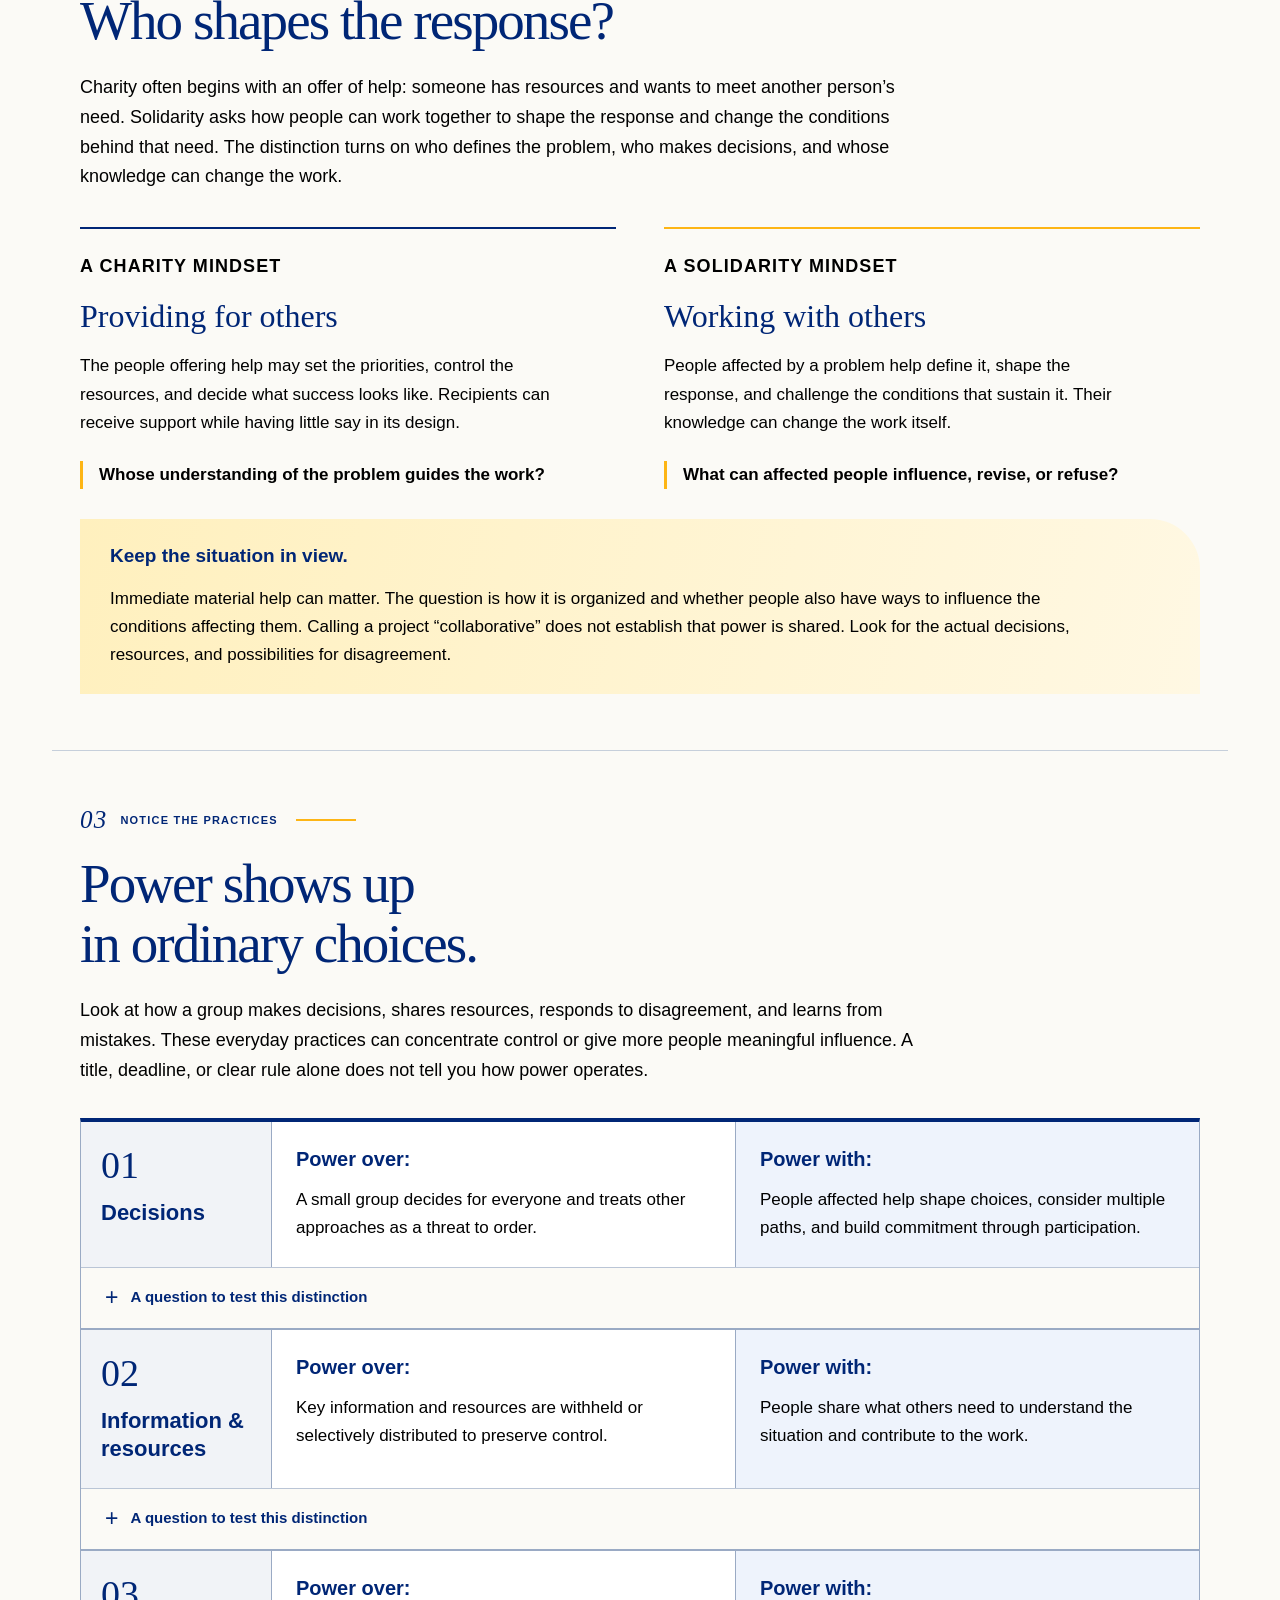
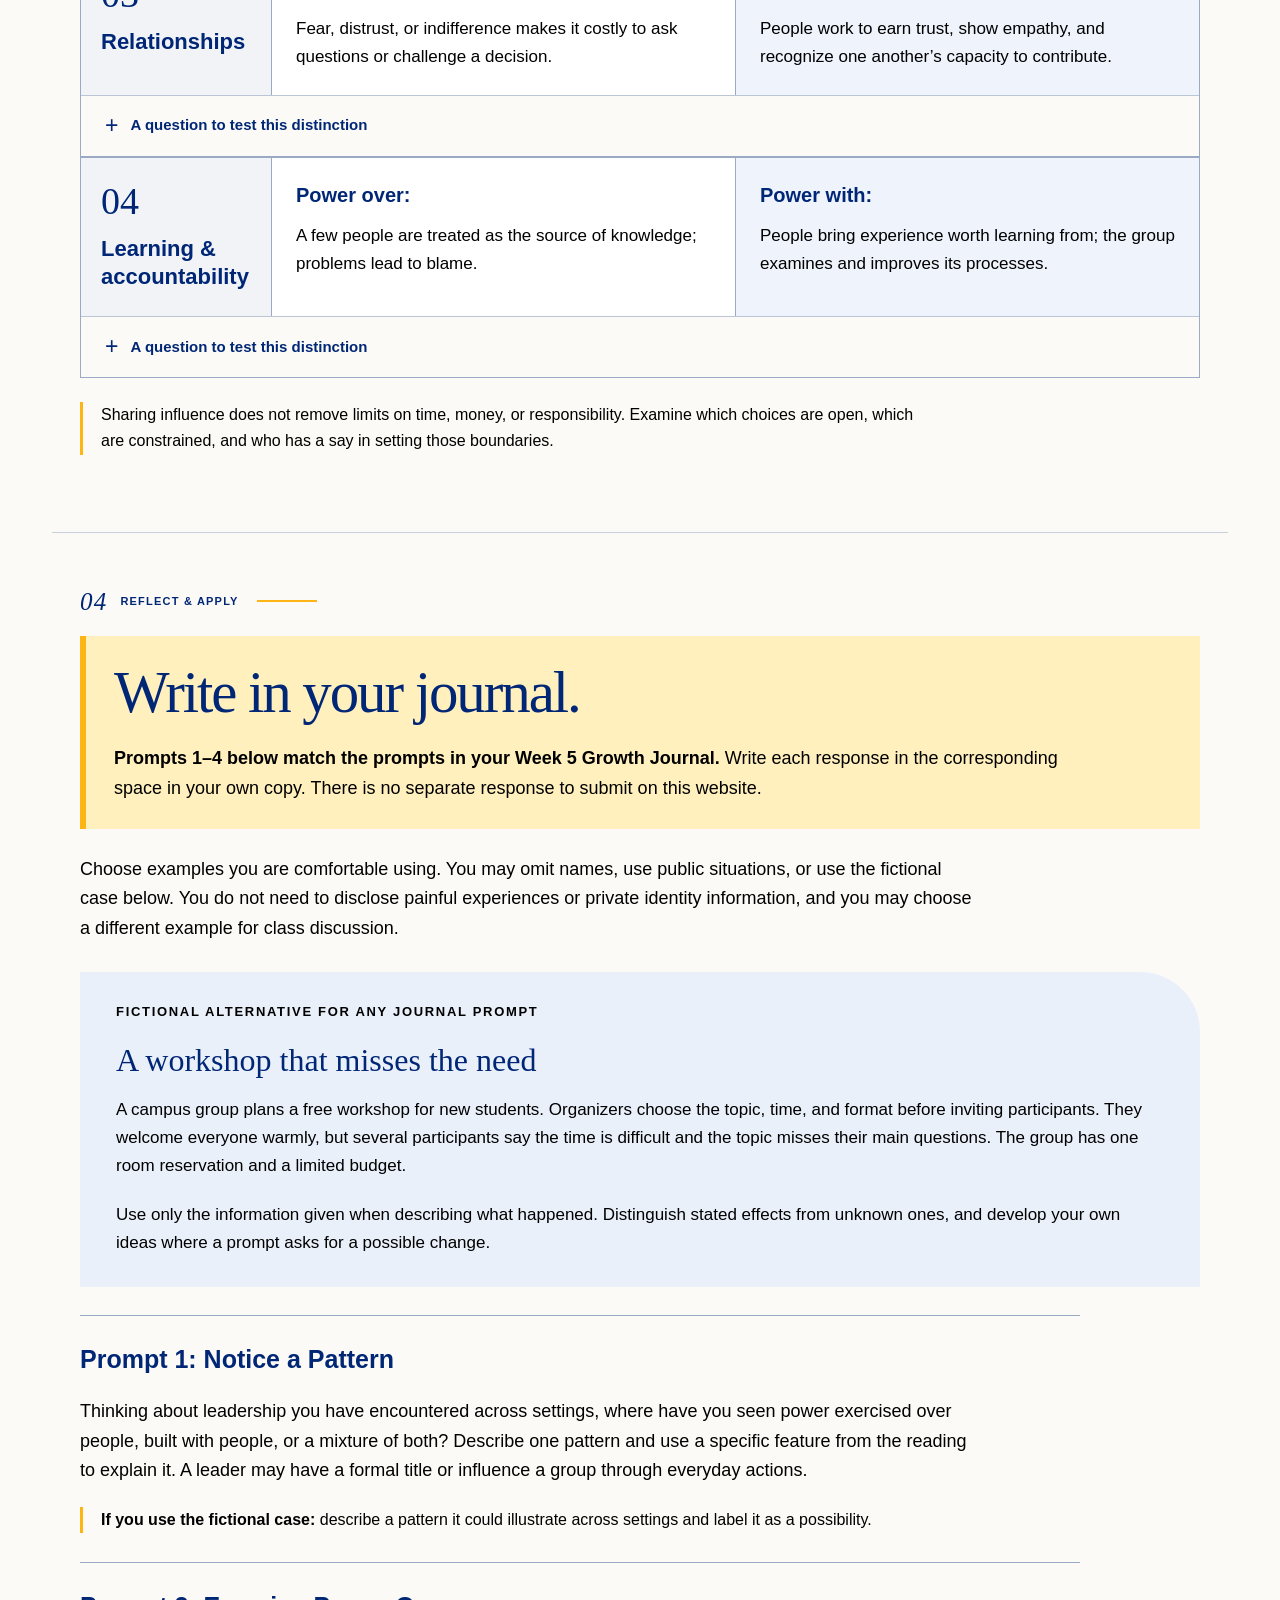
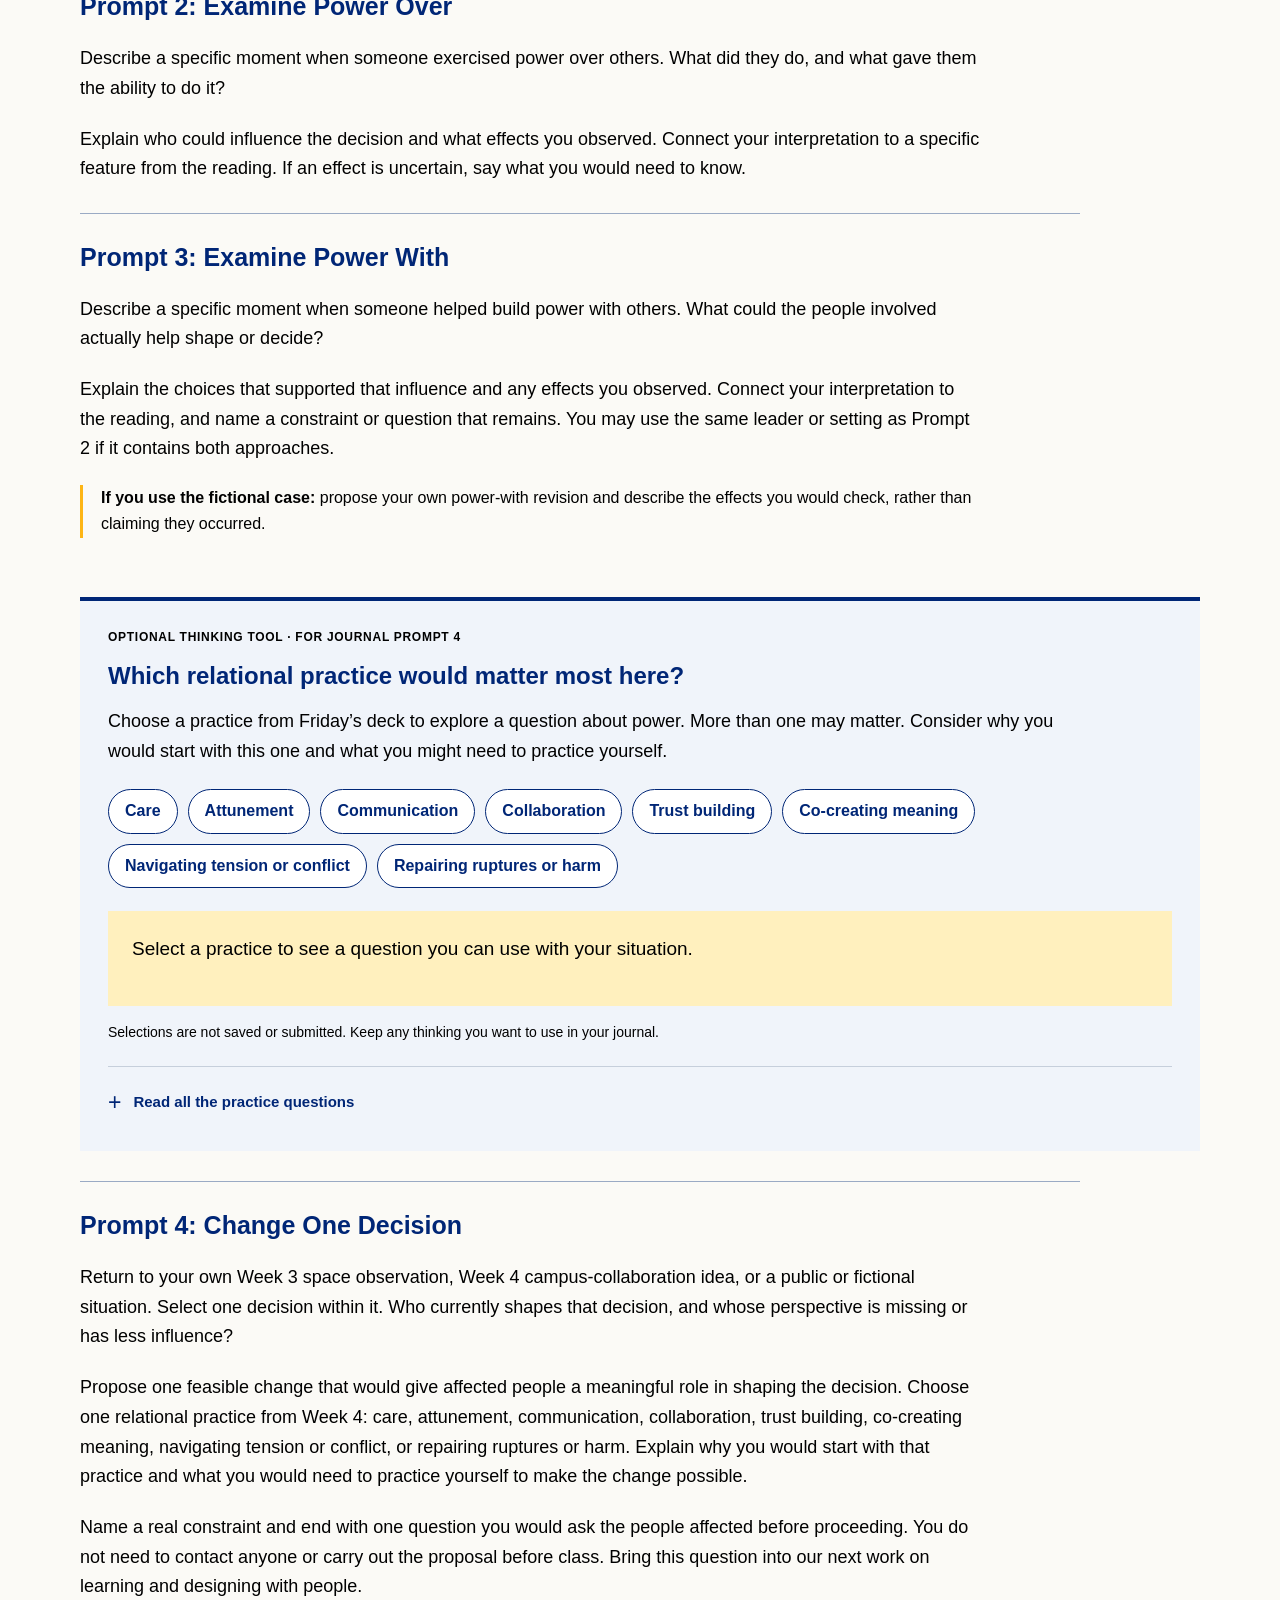
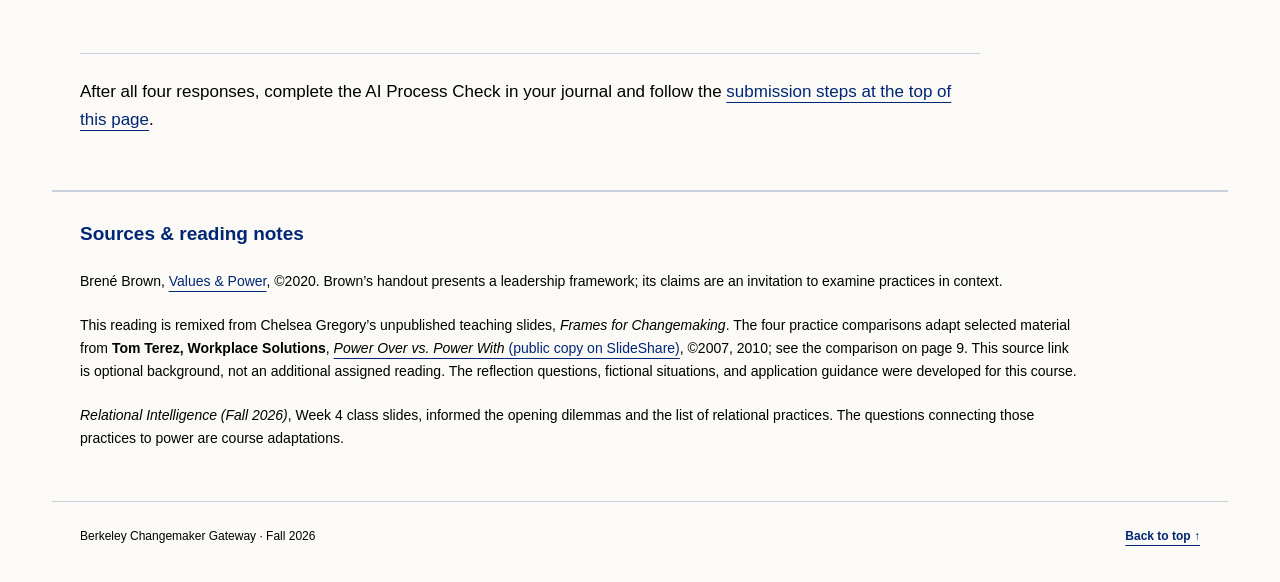
==== commit c425d26c: "Sync revised Growth Journal and link Canvas submission" ====
--- a/index.html
+++ b/index.html
@@ -20,9 +20,9 @@
 <section class="section setup" id="begin" aria-labelledby="begin-title">
 <div class="section-label">BEFORE YOU READ</div><h2 id="begin-title">Start with your Growth Journal.</h2>
 <p>Open your own copy before you begin the readings. You’ll write responses to <a href="#journal">four prompts in the journal</a> and complete the AI Process Check.</p>
-<div class="setup-grid"><div><a class="button gold" href="https://docs.google.com/document/d/1GdEI2ibzWqpnTXWp3jpYwo3gGTWtFg8Y2VC2RBi_vsE/edit?tab=t.0" target="_blank" rel="noopener">Open Week 5 Growth Journal <span aria-hidden="true">↗</span></a>
+<div class="setup-grid"><div><a class="button gold" href="https://docs.google.com/document/d/1KbqsaLCafXBPcDmr44dL1ziEDpit5qJagROuL7NpL8A/edit?tab=t.0" target="_blank" rel="noopener">Open Week 5 Growth Journal <span aria-hidden="true">↗</span></a>
 <ol><li>Choose <strong>File → Make a copy</strong>. Name it <strong>Week 5 Growth Journal – Your Name</strong> and add your name inside.</li><li>Read Brown’s handout and the course reading below, then respond to all four journal prompts in your copy. Short paragraphs or clear bullets are welcome.</li><li>Complete one option in the <strong>AI Process Check</strong>, including if you did not use AI.</li></ol></div>
-<div class="submission-note"><h3>Submit your completed journal</h3><p class="due"><strong>Thursday, September 24, 2026<br>12:00 p.m. PT · 10 points</strong></p><ol><li>Choose <strong>File → Download → PDF Document (.pdf)</strong>.</li><li>Open the PDF and check that your name and every response are present and readable.</li><li>Upload it to the <strong>Week 5 Growth Journal assignment in bCourses</strong> and confirm that the correct file appears in your submission.</li></ol></div></div>
+<div class="submission-note"><h3>Submit your completed journal</h3><p class="due"><strong>Thursday, September 24, 2026<br>12:00 p.m. PT · 10 points</strong></p><ol><li>Choose <strong>File → Download → PDF Document (.pdf)</strong>.</li><li>Open the PDF and check that your name and every response are present and readable.</li><li>Upload it to the <a href="https://bcourses.berkeley.edu/courses/1555498/assignments/9151650" target="_blank" rel="noopener">Week 5 Growth Journal assignment in bCourses</a> and confirm that the correct file appears in your submission.</li></ol></div></div>
 <div class="ai-guidance"><h3>AI Process Check: Everyone completes one option</h3><p>Every part of this work can be completed without AI. Begin with the readings and your own thinking when accessible and practical.</p><ul><li><strong>If you did not use generative AI:</strong> write “I did not use generative AI for this journal.”</li><li><strong>If you used generative AI:</strong> name the tool and its role, identify something you changed, rejected, or checked, and explain what remained your decision. Avoid entering other people’s private information into a tool.</li></ul><p>Honest disclosure does not by itself lower the value or grade of your work.</p></div>
 </section>
 
@@ -45,7 +45,7 @@
 <div class="section-label"><span>04</span> REFLECT &amp; APPLY</div><div class="writing-heading"><h2 id="journal-title">Write in your journal.</h2><p><strong>Prompts 1–4 below match the prompts in your Week 5 Growth Journal.</strong> Write each response in the corresponding space in your own copy. There is no separate response to submit on this website.</p></div>
 <p>Choose examples you are comfortable using. You may omit names, use public situations, or use the fictional case below. You do not need to disclose painful experiences or private identity information, and you may choose a different example for class discussion.</p>
 <div class="case"><p class="eyebrow">FICTIONAL ALTERNATIVE FOR ANY JOURNAL PROMPT</p><h3>A workshop that misses the need</h3><p>A campus group plans a free workshop for new students. Organizers choose the topic, time, and format before inviting participants. They welcome everyone warmly, but several participants say the time is difficult and the topic misses their main questions. The group has one room reservation and a limited budget.</p><p>Use only the information given when describing what happened. Distinguish stated effects from unknown ones, and develop your own ideas where a prompt asks for a possible change.</p></div>
-<article class="journal-prompt" id="prompt-1"><h3>Prompt 1: Notice a Pattern</h3><p>Thinking about leadership you have encountered across settings, where have you seen power exercised over people, built with people, or a mixture of both? Describe one pattern and use a specific feature from the reading to explain it. A leader may have a formal title or influence a group through everyday actions.</p><p class="fiction-note"><strong>If you use the fictional case:</strong> describe a pattern it could illustrate across settings and label it as a possibility.</p></article><article class="journal-prompt" id="prompt-2"><h3>Prompt 2: Examine Power Over</h3><p>Describe a specific moment when someone exercised power over others. What did they do, and what gave them the ability to do it?</p><p>Explain who could influence the decision and what effects you observed. Connect your interpretation to a specific feature from the reading. If an effect is uncertain, say what you would need to know.</p></article><article class="journal-prompt" id="prompt-3"><h3>Prompt 3: Examine Power With</h3><p>Describe a specific moment when someone helped build power with others. What could the people involved actually help shape or decide?</p><p>Explain the choices that supported that influence and any effects you observed. Connect your interpretation to the reading, and name a constraint or question that remains. You may use the same leader or setting as Prompt 2 if it contains both approaches.</p><p class="fiction-note"><strong>If you use the fictional case:</strong> propose your own power-with revision and describe the effects you would check, rather than claiming they occurred.</p></article><div class="practice-explorer"><p class="activity-label">OPTIONAL THINKING TOOL · FOR JOURNAL PROMPT 4</p><h3>Which relational practice would matter most here?</h3><p>Choose a practice from Friday’s deck to explore a question about power. More than one may matter. Consider why you would start with this one and what you might need to practice yourself.</p><div class="practice-buttons" role="group" aria-label="Explore relational practices"><button type="button" data-practice="0" aria-pressed="false" aria-controls="practice-question">Care</button><button type="button" data-practice="1" aria-pressed="false" aria-controls="practice-question">Attunement</button><button type="button" data-practice="2" aria-pressed="false" aria-controls="practice-question">Communication</button><button type="button" data-practice="3" aria-pressed="false" aria-controls="practice-question">Collaboration</button><button type="button" data-practice="4" aria-pressed="false" aria-controls="practice-question">Trust building</button><button type="button" data-practice="5" aria-pressed="false" aria-controls="practice-question">Co-creating meaning</button><button type="button" data-practice="6" aria-pressed="false" aria-controls="practice-question">Navigating tension or conflict</button><button type="button" data-practice="7" aria-pressed="false" aria-controls="practice-question">Repairing ruptures or harm</button></div><div id="practice-question" class="practice-question" aria-live="polite"><p>Select a practice to see a question you can use with your situation.</p></div><p class="tool-note">Selections are not saved or submitted. Keep any thinking you want to use in your journal.</p><details class="practice-all"><summary>Read all the practice questions</summary><ul><li><strong>Care:</strong> Whose needs are you attending to, and who gets to say what those needs are?</li><li><strong>Attunement:</strong> What might you be missing about how others are experiencing this situation?</li><li><strong>Communication:</strong> Who can make themselves understood, and whose message is easy to overlook?</li><li><strong>Collaboration:</strong> Which part of the decision can people actually shape together?</li><li><strong>Trust building:</strong> What would make it possible to disagree without losing your place in the group?</li><li><strong>Co-creating meaning:</strong> Whose account of the problem shapes what the group believes needs to happen?</li><li><strong>Navigating tension or conflict:</strong> What disagreement needs attention before the group can make a decision?</li><li><strong>Repairing ruptures or harm:</strong> Who gets to say what repair would require after harm?</li></ul></details></div><article class="journal-prompt" id="prompt-4"><h3>Prompt 4: Change One Decision</h3><p>Return to your own Week 3 space observation, Week 4 campus-collaboration idea, or a public or fictional situation. Select one decision within it. Who currently shapes that decision, and whose perspective is missing or has less influence?</p><p>Propose one feasible change that would give affected people a meaningful role in shaping the decision. Connect it to one relational practice from Week 4, such as listening, building trust, co-creating meaning, or navigating disagreement.</p><p>Name a real constraint and end with one question you would ask the people affected before proceeding. You do not need to contact anyone or carry out the proposal before class. Bring this question into our next work on learning and designing with people.</p></article>
+<article class="journal-prompt" id="prompt-1"><h3>Prompt 1: Notice a Pattern</h3><p>Thinking about leadership you have encountered across settings, where have you seen power exercised over people, built with people, or a mixture of both? Describe one pattern and use a specific feature from the reading to explain it. A leader may have a formal title or influence a group through everyday actions.</p><p class="fiction-note"><strong>If you use the fictional case:</strong> describe a pattern it could illustrate across settings and label it as a possibility.</p></article><article class="journal-prompt" id="prompt-2"><h3>Prompt 2: Examine Power Over</h3><p>Describe a specific moment when someone exercised power over others. What did they do, and what gave them the ability to do it?</p><p>Explain who could influence the decision and what effects you observed. Connect your interpretation to a specific feature from the reading. If an effect is uncertain, say what you would need to know.</p></article><article class="journal-prompt" id="prompt-3"><h3>Prompt 3: Examine Power With</h3><p>Describe a specific moment when someone helped build power with others. What could the people involved actually help shape or decide?</p><p>Explain the choices that supported that influence and any effects you observed. Connect your interpretation to the reading, and name a constraint or question that remains. You may use the same leader or setting as Prompt 2 if it contains both approaches.</p><p class="fiction-note"><strong>If you use the fictional case:</strong> propose your own power-with revision and describe the effects you would check, rather than claiming they occurred.</p></article><div class="practice-explorer"><p class="activity-label">OPTIONAL THINKING TOOL · FOR JOURNAL PROMPT 4</p><h3>Which relational practice would matter most here?</h3><p>Choose a practice from Friday’s deck to explore a question about power. More than one may matter. Consider why you would start with this one and what you might need to practice yourself.</p><div class="practice-buttons" role="group" aria-label="Explore relational practices"><button type="button" data-practice="0" aria-pressed="false" aria-controls="practice-question">Care</button><button type="button" data-practice="1" aria-pressed="false" aria-controls="practice-question">Attunement</button><button type="button" data-practice="2" aria-pressed="false" aria-controls="practice-question">Communication</button><button type="button" data-practice="3" aria-pressed="false" aria-controls="practice-question">Collaboration</button><button type="button" data-practice="4" aria-pressed="false" aria-controls="practice-question">Trust building</button><button type="button" data-practice="5" aria-pressed="false" aria-controls="practice-question">Co-creating meaning</button><button type="button" data-practice="6" aria-pressed="false" aria-controls="practice-question">Navigating tension or conflict</button><button type="button" data-practice="7" aria-pressed="false" aria-controls="practice-question">Repairing ruptures or harm</button></div><div id="practice-question" class="practice-question" aria-live="polite"><p>Select a practice to see a question you can use with your situation.</p></div><p class="tool-note">Selections are not saved or submitted. Keep any thinking you want to use in your journal.</p><details class="practice-all"><summary>Read all the practice questions</summary><ul><li><strong>Care:</strong> Whose needs are you attending to, and who gets to say what those needs are?</li><li><strong>Attunement:</strong> What might you be missing about how others are experiencing this situation?</li><li><strong>Communication:</strong> Who can make themselves understood, and whose message is easy to overlook?</li><li><strong>Collaboration:</strong> Which part of the decision can people actually shape together?</li><li><strong>Trust building:</strong> What would make it possible to disagree without losing your place in the group?</li><li><strong>Co-creating meaning:</strong> Whose account of the problem shapes what the group believes needs to happen?</li><li><strong>Navigating tension or conflict:</strong> What disagreement needs attention before the group can make a decision?</li><li><strong>Repairing ruptures or harm:</strong> Who gets to say what repair would require after harm?</li></ul></details></div><article class="journal-prompt" id="prompt-4"><h3>Prompt 4: Change One Decision</h3><p>Return to your own Week 3 space observation, Week 4 campus-collaboration idea, or a public or fictional situation. Select one decision within it. Who currently shapes that decision, and whose perspective is missing or has less influence?</p><p>Propose one feasible change that would give affected people a meaningful role in shaping the decision. Choose one relational practice from Week 4: care, attunement, communication, collaboration, trust building, co-creating meaning, navigating tension or conflict, or repairing ruptures or harm. Explain why you would start with that practice and what you would need to practice yourself to make the change possible.</p><p>Name a real constraint and end with one question you would ask the people affected before proceeding. You do not need to contact anyone or carry out the proposal before class. Bring this question into our next work on learning and designing with people.</p></article>
 <p class="completion-note">After all four responses, complete the AI Process Check in your journal and follow the <a href="#begin">submission steps at the top of this page</a>.</p></section>
 <section class="sources" aria-labelledby="sources-title"><h2 id="sources-title">Sources &amp; reading notes</h2><p>Brené Brown, <a href="https://brenebrown.com/wp-content/uploads/2020/10/Values-and-Power_WebsiteDownload.pdf">Values &amp; Power</a>, ©2020. Brown’s handout presents a leadership framework; its claims are an invitation to examine practices in context.</p><p>This reading is remixed from Chelsea Gregory’s unpublished teaching slides, <cite>Frames for Changemaking</cite>. The four practice comparisons adapt selected material from <strong>Tom Terez, Workplace Solutions</strong>, <a href="https://www.slideshare.net/slideshow/power-over-vs-power-with/14551440" target="_blank" rel="noopener"><cite>Power Over vs. Power With</cite> (public copy on SlideShare)</a>, ©2007, 2010; see the comparison on page 9. This source link is optional background, not an additional assigned reading. The reflection questions, fictional situations, and application guidance were developed for this course.</p><p><cite>Relational Intelligence (Fall 2026)</cite>, Week 4 class slides, informed the opening dilemmas and the list of relational practices. The questions connecting those practices to power are course adaptations.</p></section>
 </main><footer><span>Berkeley Changemaker Gateway · Fall 2026</span><a href="#">Back to top ↑</a></footer>
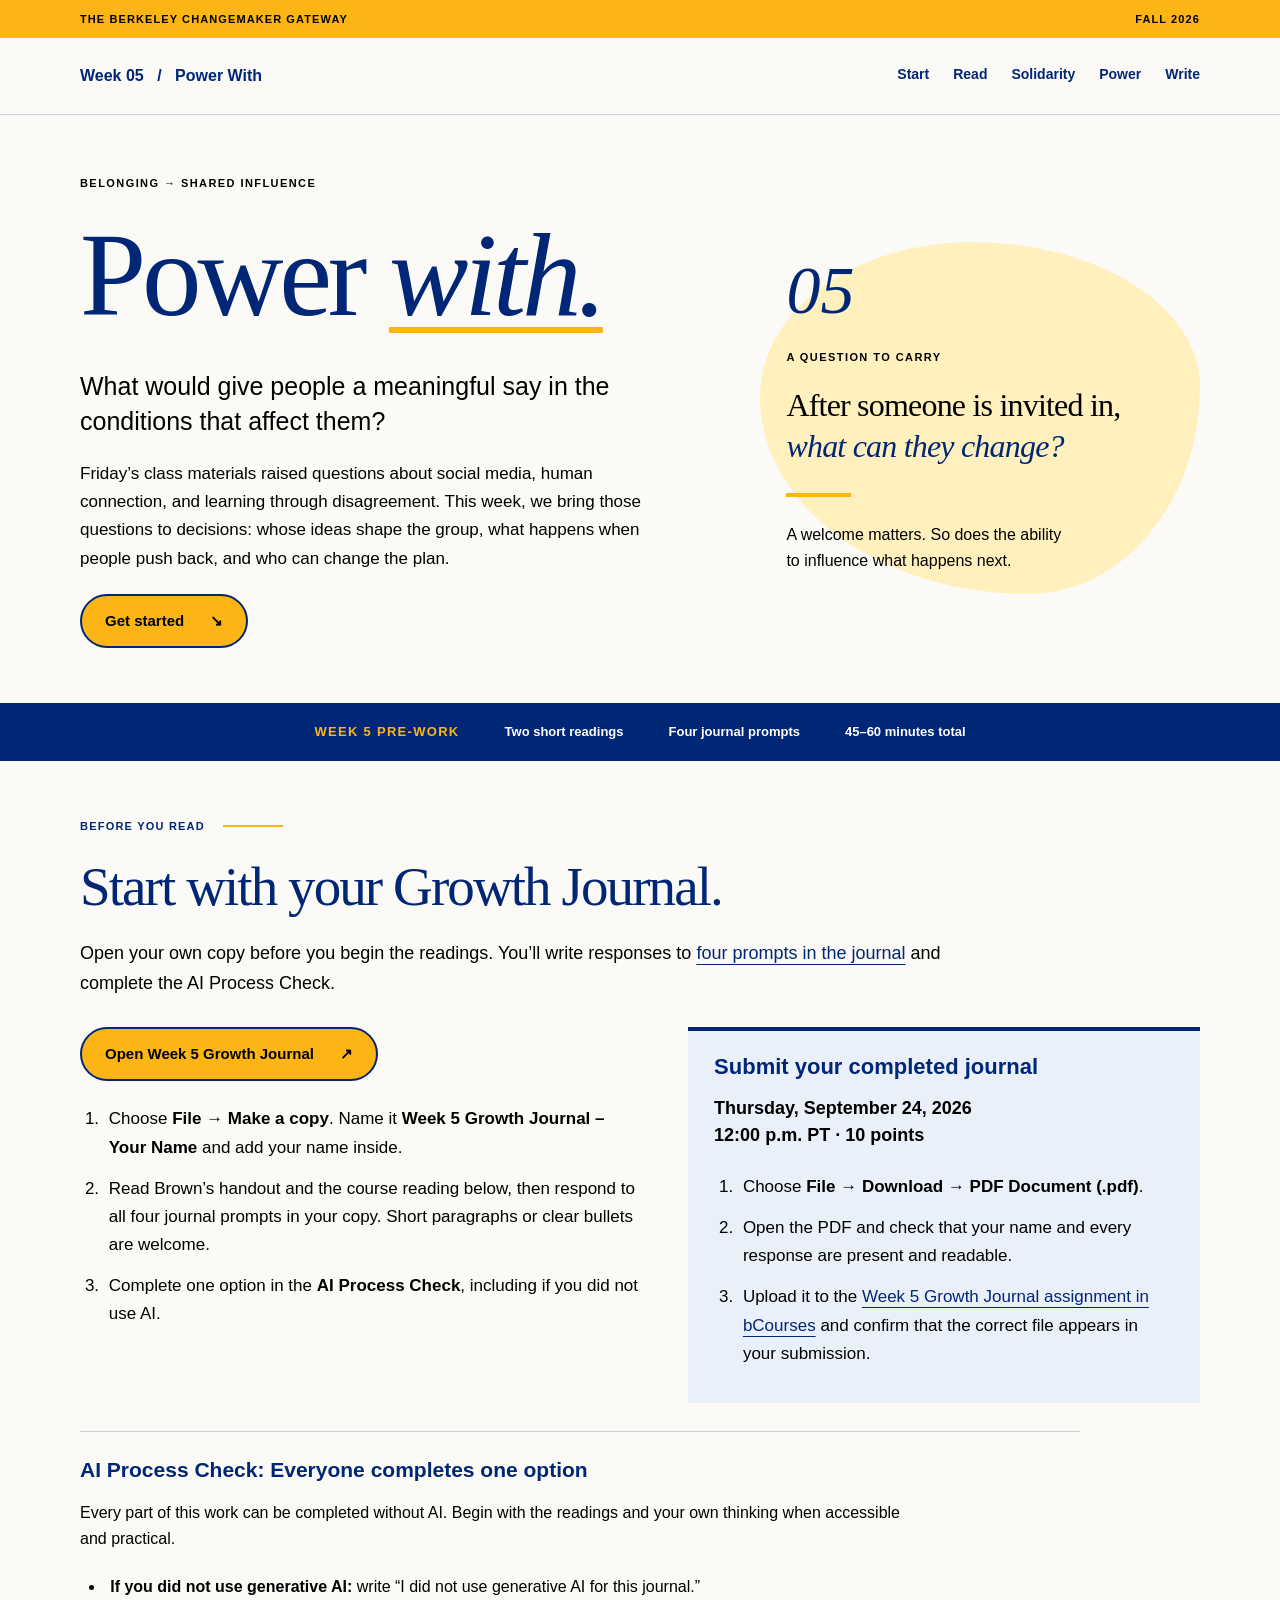
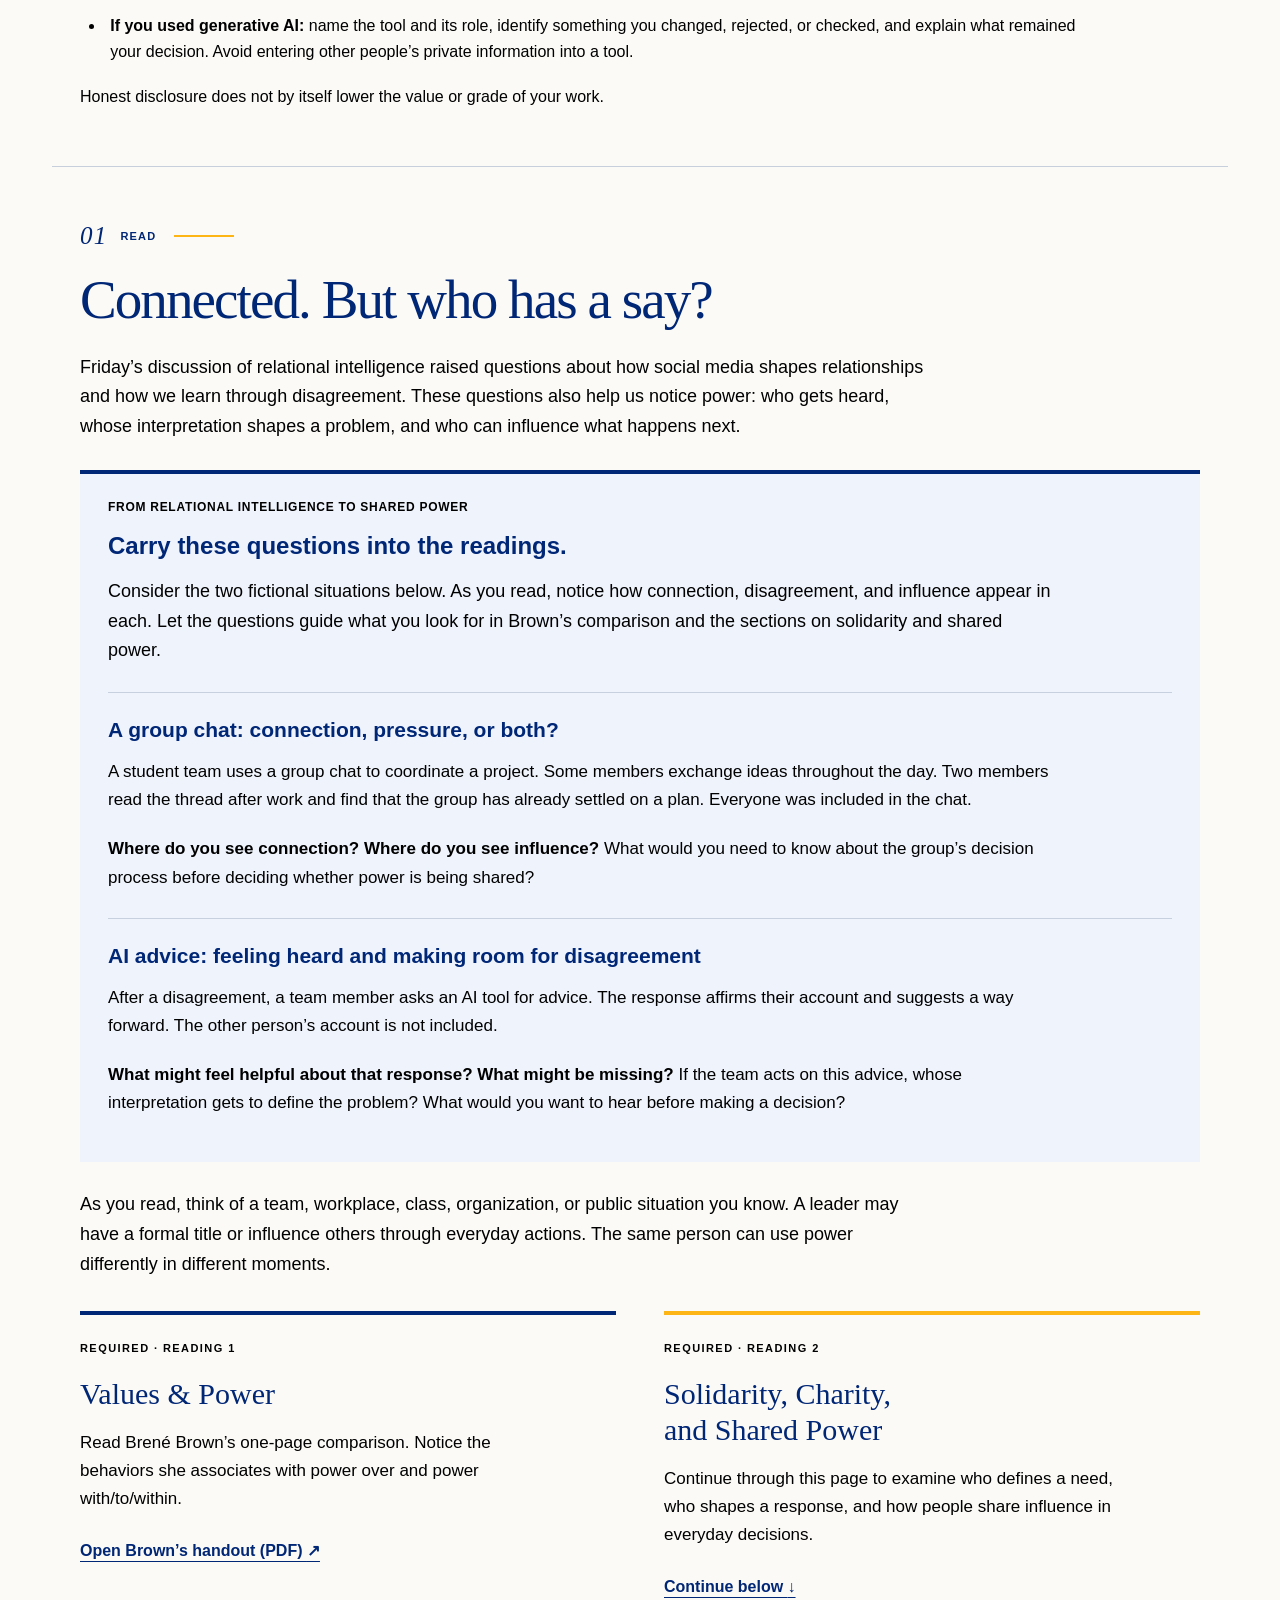
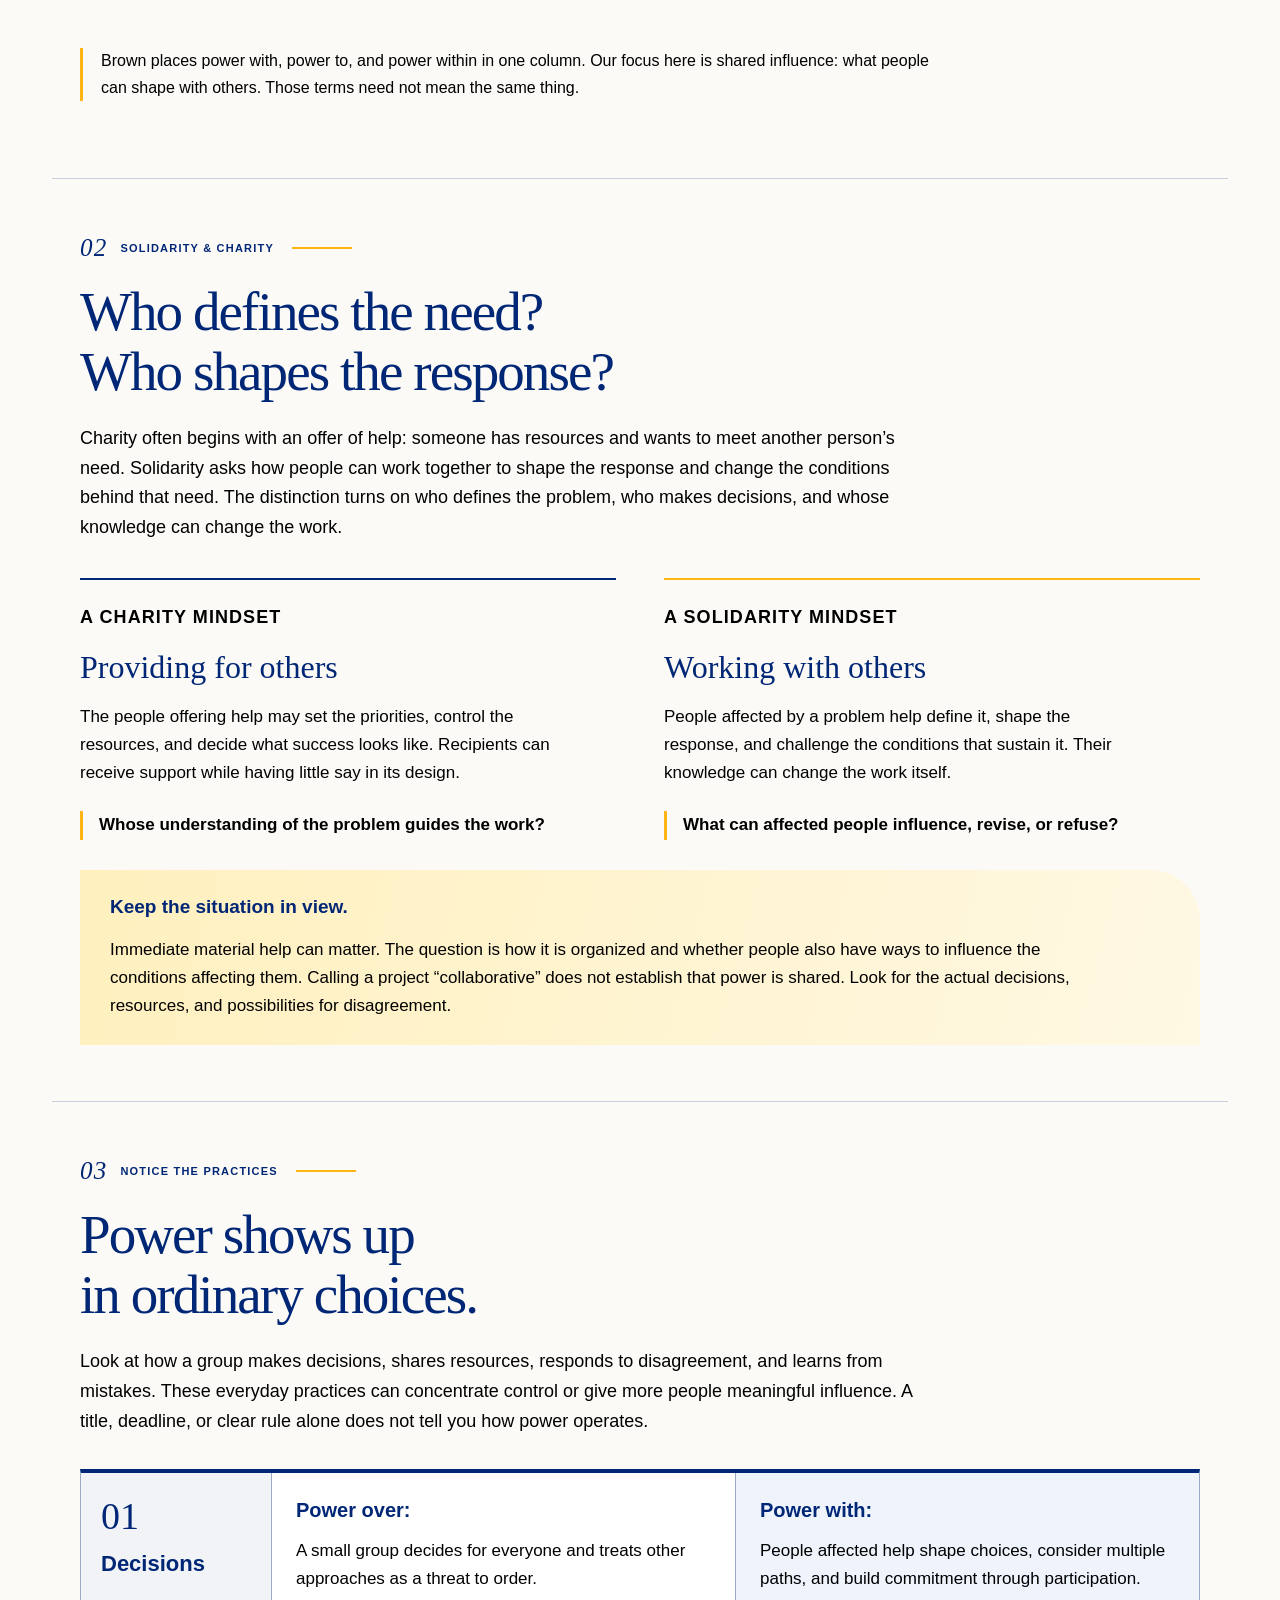
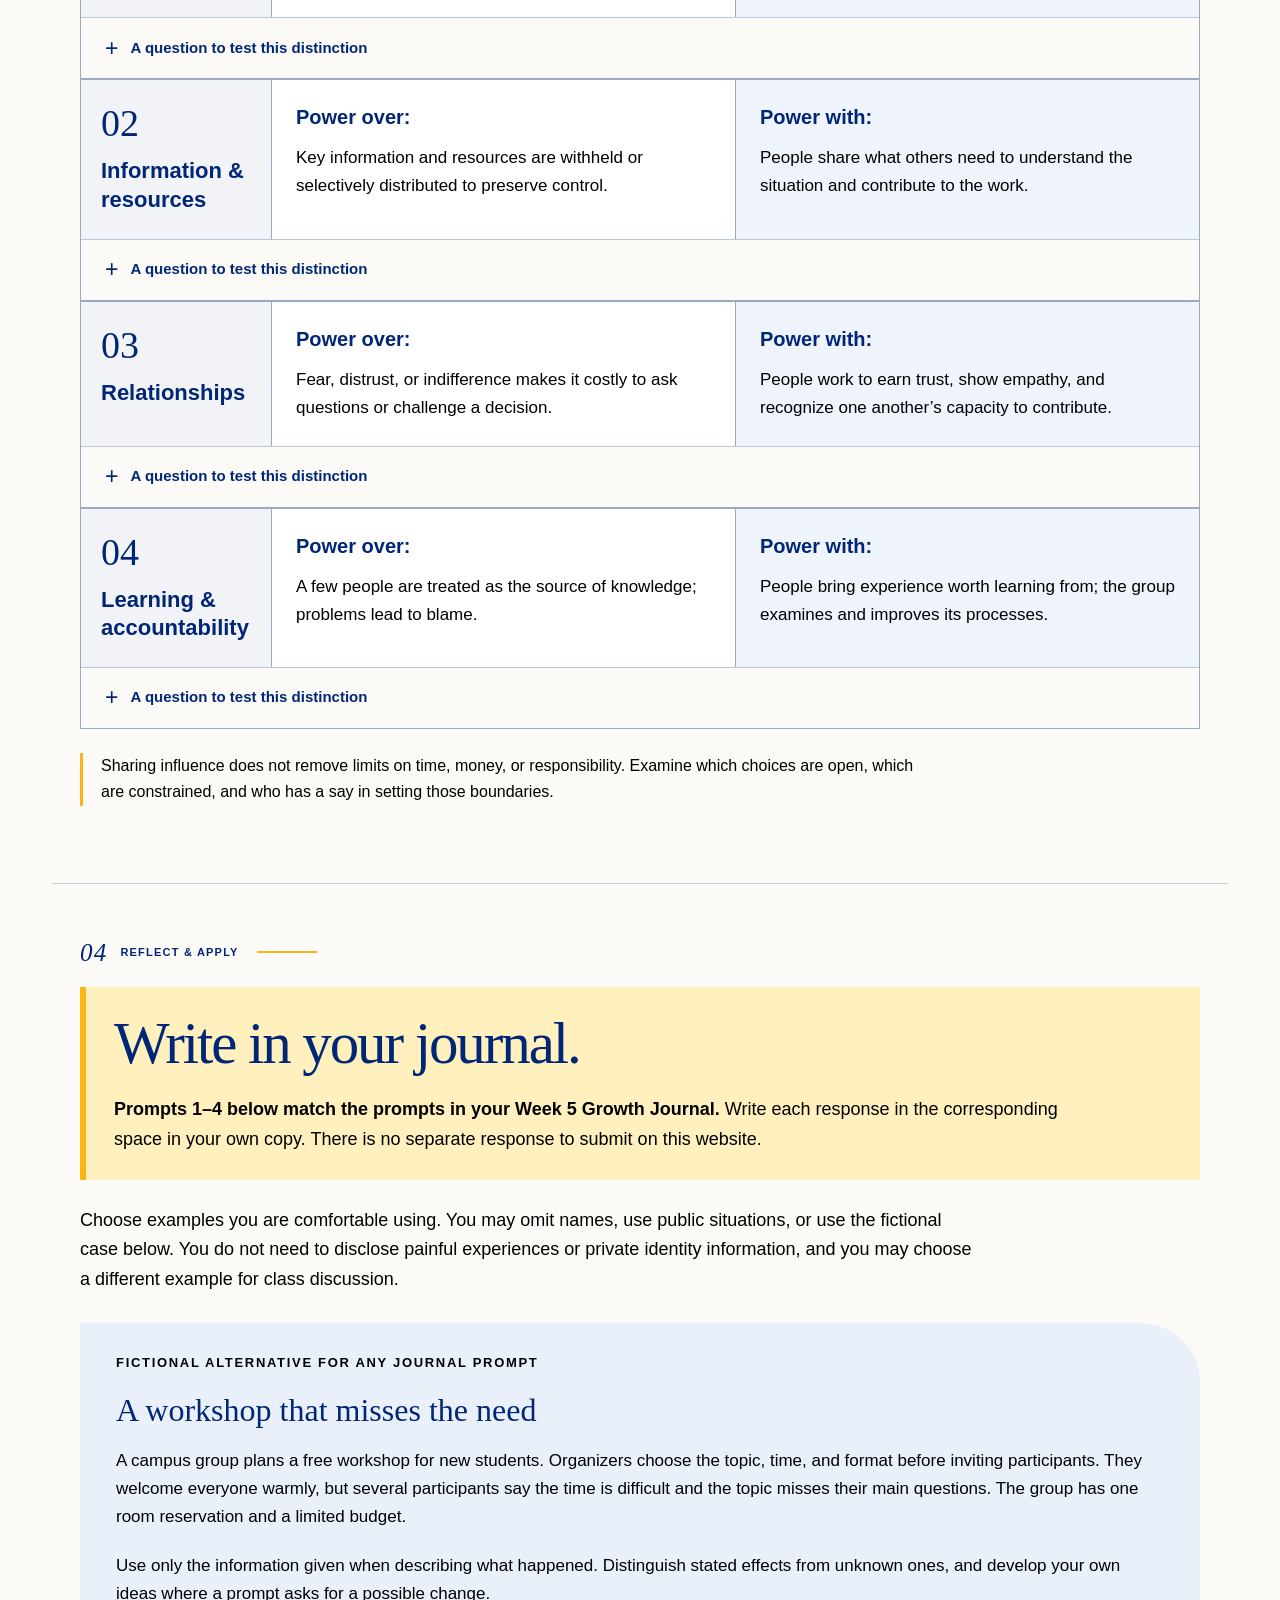
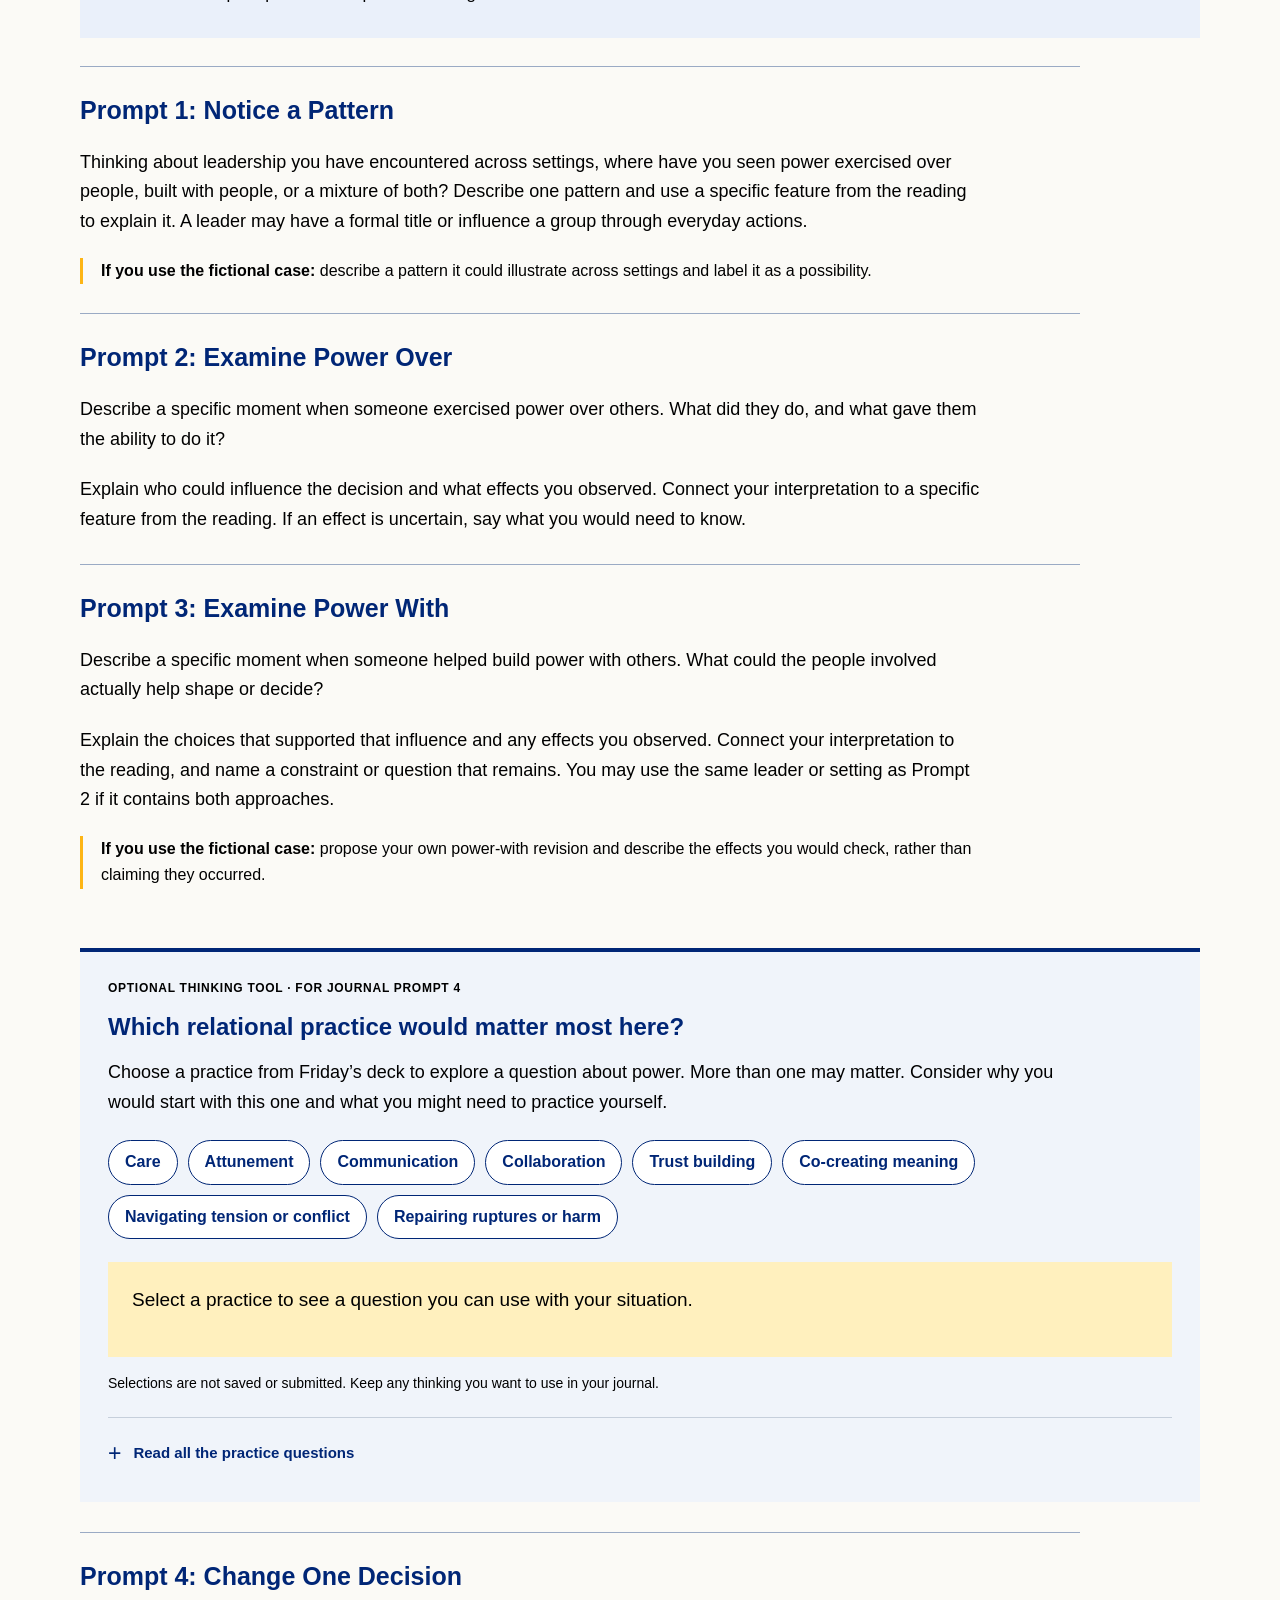
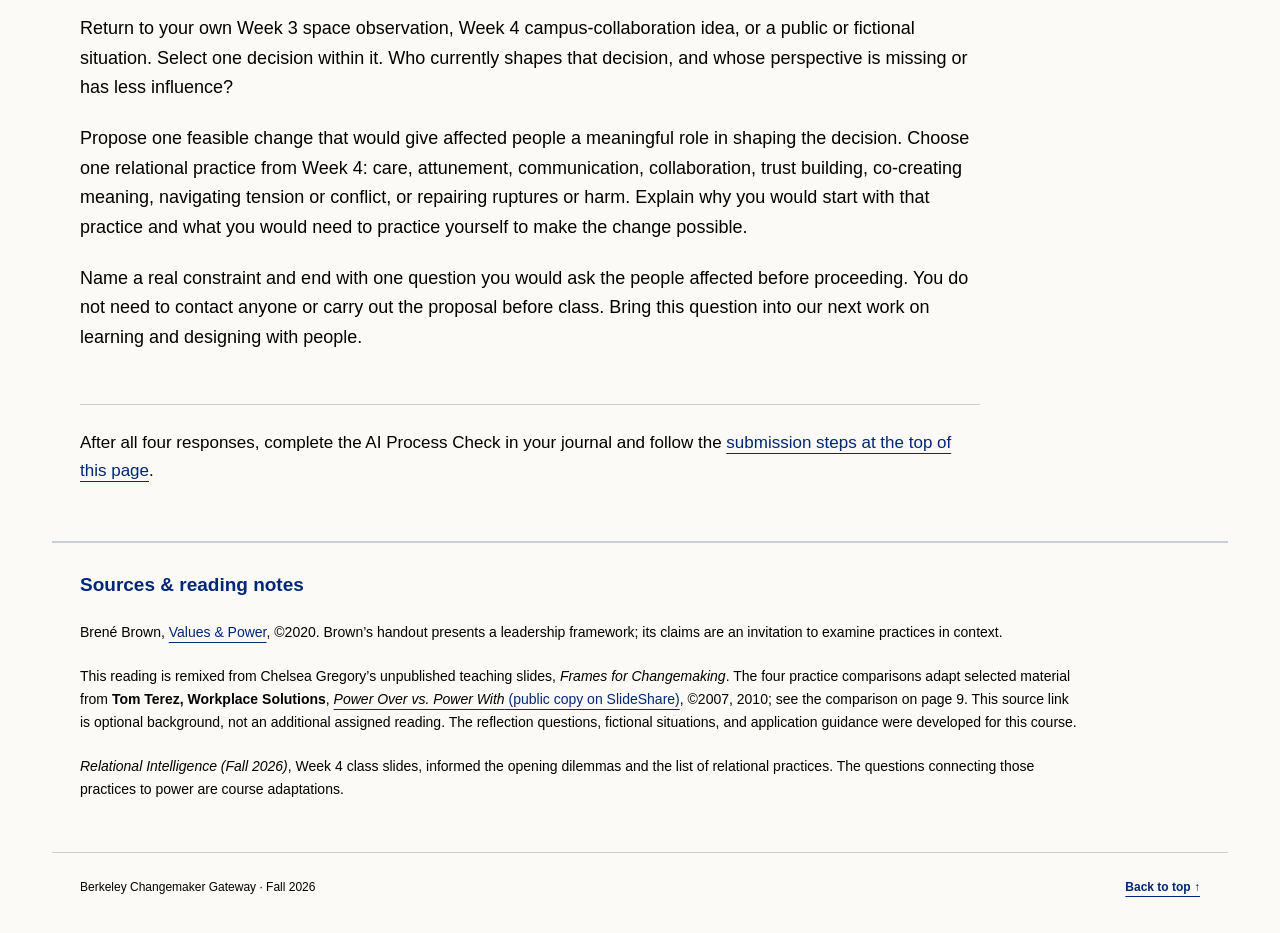
==== commit c161a10e: "Integrate relational dilemmas into the reading introduction" ====
--- a/index.html
+++ b/index.html
@@ -4,7 +4,7 @@
   <meta charset="utf-8"><meta name="viewport" content="width=device-width,initial-scale=1">
   <title>Power With | Berkeley Changemaker Gateway</title>
   <meta name="description" content="Week 5: examine how power shapes participation, decisions, and the possibilities for change.">
-  <link rel="stylesheet" href="style.css?v=5">
+  <link rel="stylesheet" href="style.css?v=7">
 </head>
 <body>
 <a class="skip" href="#main">Skip to reading</a>
@@ -26,10 +26,10 @@
 <div class="ai-guidance"><h3>AI Process Check: Everyone completes one option</h3><p>Every part of this work can be completed without AI. Begin with the readings and your own thinking when accessible and practical.</p><ul><li><strong>If you did not use generative AI:</strong> write “I did not use generative AI for this journal.”</li><li><strong>If you used generative AI:</strong> name the tool and its role, identify something you changed, rejected, or checked, and explain what remained your decision. Avoid entering other people’s private information into a tool.</li></ul><p>Honest disclosure does not by itself lower the value or grade of your work.</p></div>
 </section>
 
-<section class="section intro" id="read" aria-labelledby="read-title"><div class="section-label"><span>01</span> READ</div><div><h2 id="read-title">Connected. But who has a say?</h2><p>In Friday’s relational-intelligence deck, questions about social media invited us to consider how the same technology can support or strain relationships. Bring that attention to context into these two fictional situations.</p>
-<div class="discussion-pause"><p class="activity-label">OPTIONAL THINKING PAUSE · NO SEPARATE RESPONSE</p><h3>What would you want to know before deciding?</h3><p>Explore either situation. Form an initial view, then consider what might lead someone else to see it differently. Carry the question into the readings or your journal examples.</p>
-<details class="dilemma"><summary>A group chat: connection, pressure, or both?</summary><p>A student team uses a group chat to coordinate a project. Some members exchange ideas throughout the day. Two members read the thread after work and find that the group has already settled on a plan. Everyone was included in the chat.</p><p><strong>Where do you see connection? Where do you see influence?</strong> What would you need to know about the group’s decision process before deciding whether power is being shared?</p></details>
-<details class="dilemma"><summary>AI advice: feeling heard and making room for disagreement</summary><p>After a disagreement, a team member asks an AI tool for advice. The response affirms their account and suggests a way forward. The other person’s account is not included.</p><p><strong>What might feel helpful about that response? What might be missing?</strong> If the team acts on this advice, whose interpretation gets to define the problem? What would you want to hear before making a decision?</p></details></div>
+<section class="section intro" id="read" aria-labelledby="read-title"><div class="section-label"><span>01</span> READ</div><div><h2 id="read-title">Connected. But who has a say?</h2><p>Friday’s discussion of relational intelligence raised questions about how social media shapes relationships and how we learn through disagreement. These questions also help us notice power: who gets heard, whose interpretation shapes a problem, and who can influence what happens next.</p>
+<div class="discussion-pause"><p class="activity-label">FROM RELATIONAL INTELLIGENCE TO SHARED POWER</p><h3>Carry these questions into the readings.</h3><p>Consider the two fictional situations below. As you read, notice how connection, disagreement, and influence appear in each. Let the questions guide what you look for in Brown’s comparison and the sections on solidarity and shared power.</p>
+<article class="dilemma"><h4>A group chat: connection, pressure, or both?</h4><p>A student team uses a group chat to coordinate a project. Some members exchange ideas throughout the day. Two members read the thread after work and find that the group has already settled on a plan. Everyone was included in the chat.</p><p><strong>Where do you see connection? Where do you see influence?</strong> What would you need to know about the group’s decision process before deciding whether power is being shared?</p></article>
+<article class="dilemma"><h4>AI advice: feeling heard and making room for disagreement</h4><p>After a disagreement, a team member asks an AI tool for advice. The response affirms their account and suggests a way forward. The other person’s account is not included.</p><p><strong>What might feel helpful about that response? What might be missing?</strong> If the team acts on this advice, whose interpretation gets to define the problem? What would you want to hear before making a decision?</p></article></div>
 <p>As you read, think of a team, workplace, class, organization, or public situation you know. A leader may have a formal title or influence others through everyday actions. The same person can use power differently in different moments.</p><div class="reading-pair"><article class="reading-card"><p class="eyebrow">REQUIRED · READING 1</p><h3>Values &amp; Power</h3><p>Read Brené Brown’s one-page comparison. Notice the behaviors she associates with power over and power with/to/within.</p><a href="https://brenebrown.com/wp-content/uploads/2020/10/Values-and-Power_WebsiteDownload.pdf" target="_blank" rel="noopener">Open Brown’s handout (PDF) <span aria-hidden="true">↗</span></a></article><article class="reading-card warm"><p class="eyebrow">REQUIRED · READING 2</p><h3>Solidarity, Charity,<br>and Shared Power</h3><p>Continue through this page to examine who defines a need, who shapes a response, and how people share influence in everyday decisions.</p><a href="#solidarity">Continue below <span aria-hidden="true">↓</span></a></article></div><p class="reading-note">Brown places power with, power to, and power within in one column. Our focus here is shared influence: what people can shape with others. Those terms need not mean the same thing.</p></div></section>
 
 <section class="section" id="solidarity" aria-labelledby="solidarity-title"><div class="section-label"><span>02</span> SOLIDARITY &amp; CHARITY</div><div><h2 id="solidarity-title">Who defines the need?<br>Who shapes the response?</h2><p>Charity often begins with an offer of help: someone has resources and wants to meet another person’s need. Solidarity asks how people can work together to shape the response and change the conditions behind that need. The distinction turns on who defines the problem, who makes decisions, and whose knowledge can change the work.</p><div class="comparison"><article><p class="eyebrow">A CHARITY MINDSET</p><h3>Providing for others</h3><p>The people offering help may set the priorities, control the resources, and decide what success looks like. Recipients can receive support while having little say in its design.</p><p class="question">Whose understanding of the problem guides the work?</p></article><article><p class="eyebrow">A SOLIDARITY MINDSET</p><h3>Working with others</h3><p>People affected by a problem help define it, shape the response, and challenge the conditions that sustain it. Their knowledge can change the work itself.</p><p class="question">What can affected people influence, revise, or refuse?</p></article></div><aside class="consider"><h3>Keep the situation in view.</h3><p>Immediate material help can matter. The question is how it is organized and whether people also have ways to influence the conditions affecting them. Calling a project “collaborative” does not establish that power is shared. Look for the actual decisions, resources, and possibilities for disagreement.</p></aside></div></section>
--- a/style.css
+++ b/style.css
@@ -37,5 +37,5 @@
 @media(max-width:700px){nav{gap:22px}.setup-grid{grid-template-columns:1fr;gap:24px;margin-top:24px}.submission-note{padding:22px}.setup-grid ol{font-size:16px}.ai-guidance h3{font-size:20px}.writing-heading{padding:23px 21px}.writing-heading h2{font-size:2.5rem}.writing-heading p{font-size:17px}.journal-prompt h3{font-size:23px}.journal-prompt p{font-size:17px}.journal-prompt .fiction-note{font-size:16px}.writing .case .eyebrow{font-size:12px}}
 @media(max-width:360px){nav{gap:16px}}
 @media print{.setup-grid{display:block}.submission-note{break-inside:avoid}.journal-prompt{break-inside:avoid}}
-.discussion-pause{margin:28px 0;padding:24px 28px;background:#eef3fc;border-top:4px solid var(--blue)}.activity-label{font-size:12px;font-weight:800;letter-spacing:.06em;line-height:1.5;margin-bottom:14px}.discussion-pause h3,.practice-explorer h3{font-size:24px;margin-bottom:16px}.discussion-pause p{max-width:950px}.dilemma{margin-top:12px;padding-top:10px}.dilemma summary{font-size:18px;min-height:48px}.dilemma p{font-size:17px}.practice-explorer{padding:27px 28px;margin:30px 0;background:#f0f4fa;border-top:4px solid var(--blue)}.practice-explorer>p{max-width:950px}.practice-buttons{display:flex;flex-wrap:wrap;gap:10px;margin:23px 0}.practice-buttons button{font:700 16px/1.4 Lato,Arial,sans-serif;color:var(--blue);background:#fff;border:1px solid var(--blue);border-radius:24px;padding:10px 16px;min-height:44px;cursor:pointer;text-align:left}.practice-buttons button:hover{background:#fff0be}.practice-buttons button[aria-pressed="true"]{background:var(--blue);color:white;font-weight:800}.practice-buttons button:focus-visible{outline:3px solid var(--blue);outline-offset:4px}.practice-question{background:var(--warm);padding:22px 24px;min-height:95px}.practice-question strong{display:block;font-size:19px;color:var(--blue);margin-bottom:12px}.practice-question p{font-size:19px;margin:0;color:#000}.practice-explorer .tool-note{font-size:14px;margin:15px 0 0}.practice-all li{font-size:16px;margin-bottom:15px}.practice-all summary{font-size:15px}
-@media(max-width:700px){.discussion-pause,.practice-explorer{padding:22px 20px}.discussion-pause h3,.practice-explorer h3{font-size:23px}.dilemma summary{font-size:17px}.practice-buttons{gap:9px}.practice-buttons button{font-size:15px;padding:10px 14px}.practice-question{padding:20px}.practice-question p{font-size:18px}.activity-label{font-size:11px}}
+.discussion-pause{margin:28px 0;padding:24px 28px;background:#eef3fc;border-top:4px solid var(--blue)}.activity-label{font-size:12px;font-weight:800;letter-spacing:.06em;line-height:1.5;margin-bottom:14px}.discussion-pause h3,.practice-explorer h3{font-size:24px;margin-bottom:16px}.discussion-pause p{max-width:950px}.dilemma{margin-top:26px;padding-top:22px;border-top:1px solid #c7d0df}.dilemma h4{font-size:21px;line-height:1.4;color:var(--blue);margin:0 0 14px;font-weight:800}.dilemma p{font-size:17px}.practice-explorer{padding:27px 28px;margin:30px 0;background:#f0f4fa;border-top:4px solid var(--blue)}.practice-explorer>p{max-width:950px}.practice-buttons{display:flex;flex-wrap:wrap;gap:10px;margin:23px 0}.practice-buttons button{font:700 16px/1.4 Lato,Arial,sans-serif;color:var(--blue);background:#fff;border:1px solid var(--blue);border-radius:24px;padding:10px 16px;min-height:44px;cursor:pointer;text-align:left}.practice-buttons button:hover{background:#fff0be}.practice-buttons button[aria-pressed="true"]{background:var(--blue);color:white;font-weight:800}.practice-buttons button:focus-visible{outline:3px solid var(--blue);outline-offset:4px}.practice-question{background:var(--warm);padding:22px 24px;min-height:95px}.practice-question strong{display:block;font-size:19px;color:var(--blue);margin-bottom:12px}.practice-question p{font-size:19px;margin:0;color:#000}.practice-explorer .tool-note{font-size:14px;margin:15px 0 0}.practice-all li{font-size:16px;margin-bottom:15px}.practice-all summary{font-size:15px}
+@media(max-width:700px){.discussion-pause,.practice-explorer{padding:22px 20px}.discussion-pause h3,.practice-explorer h3{font-size:23px}.dilemma h4{font-size:20px}.practice-buttons{gap:9px}.practice-buttons button{font-size:15px;padding:10px 14px}.practice-question{padding:20px}.practice-question p{font-size:18px}.activity-label{font-size:11px}}
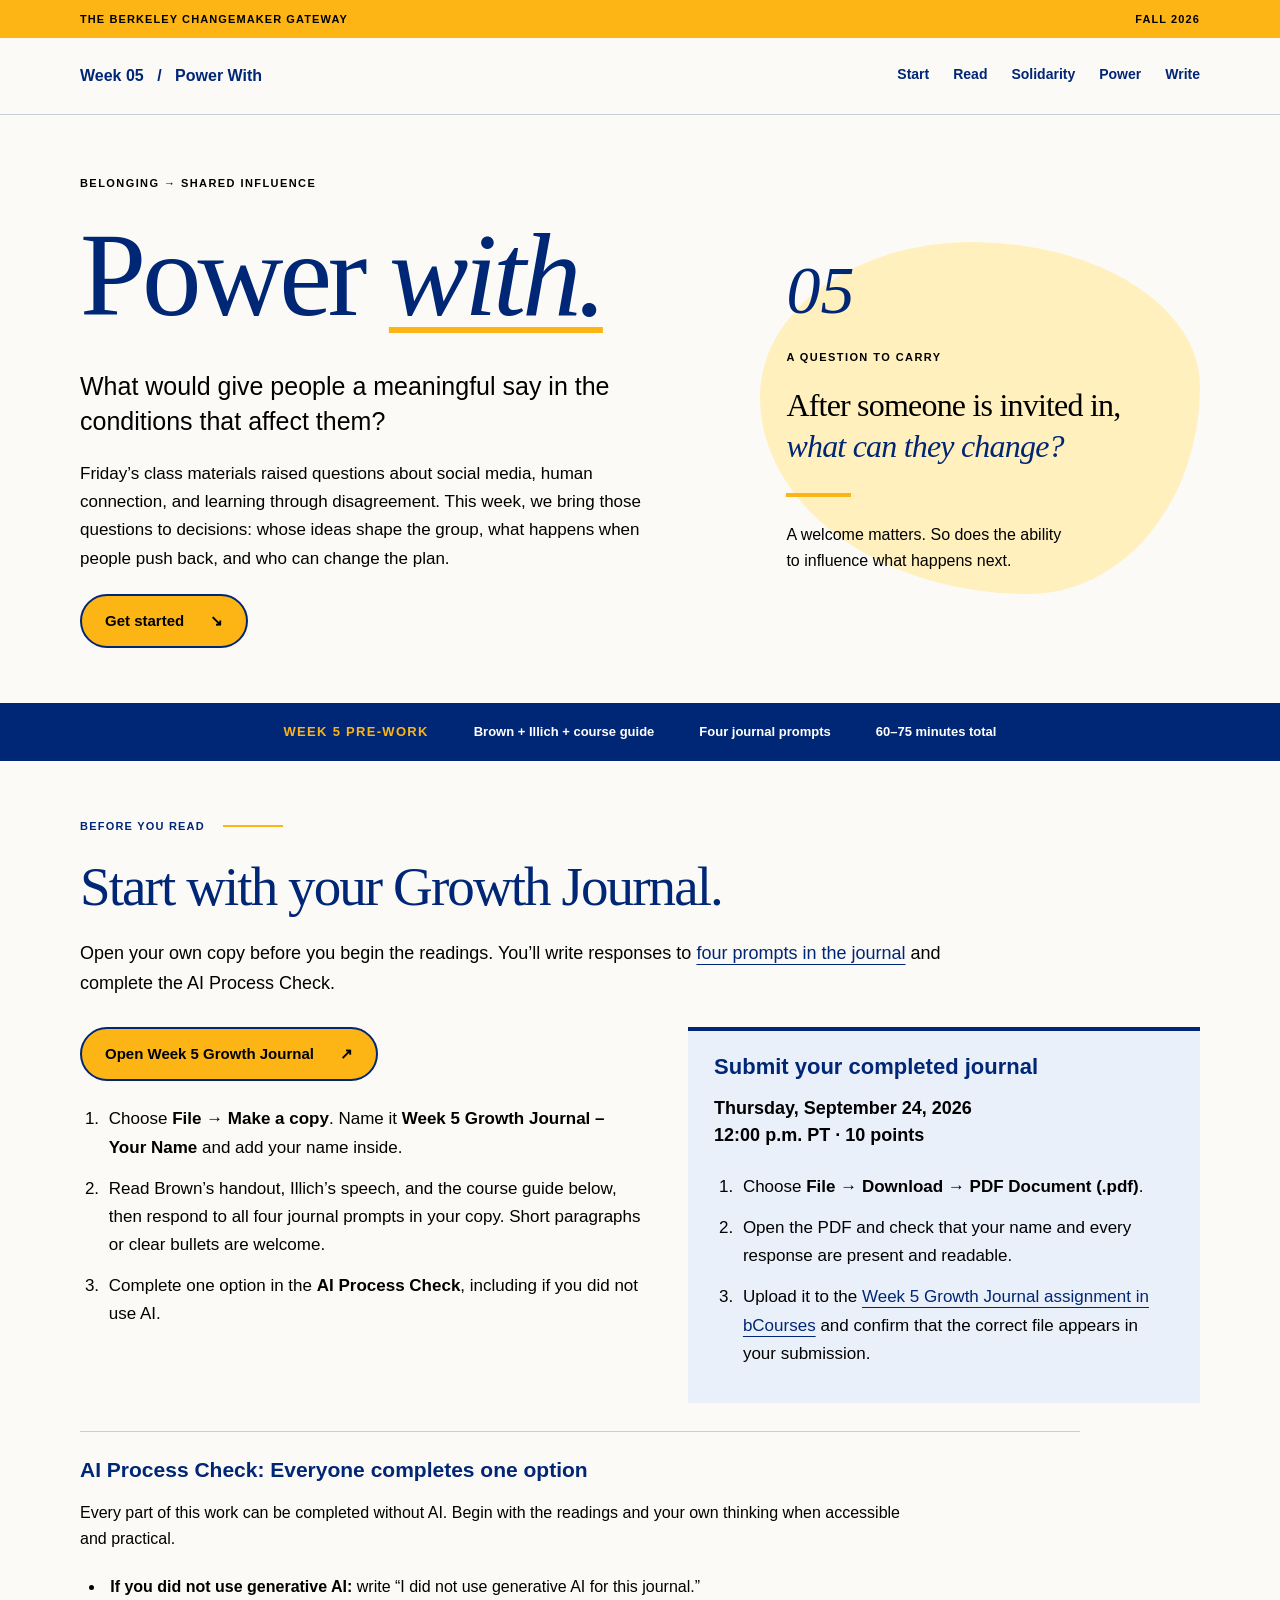
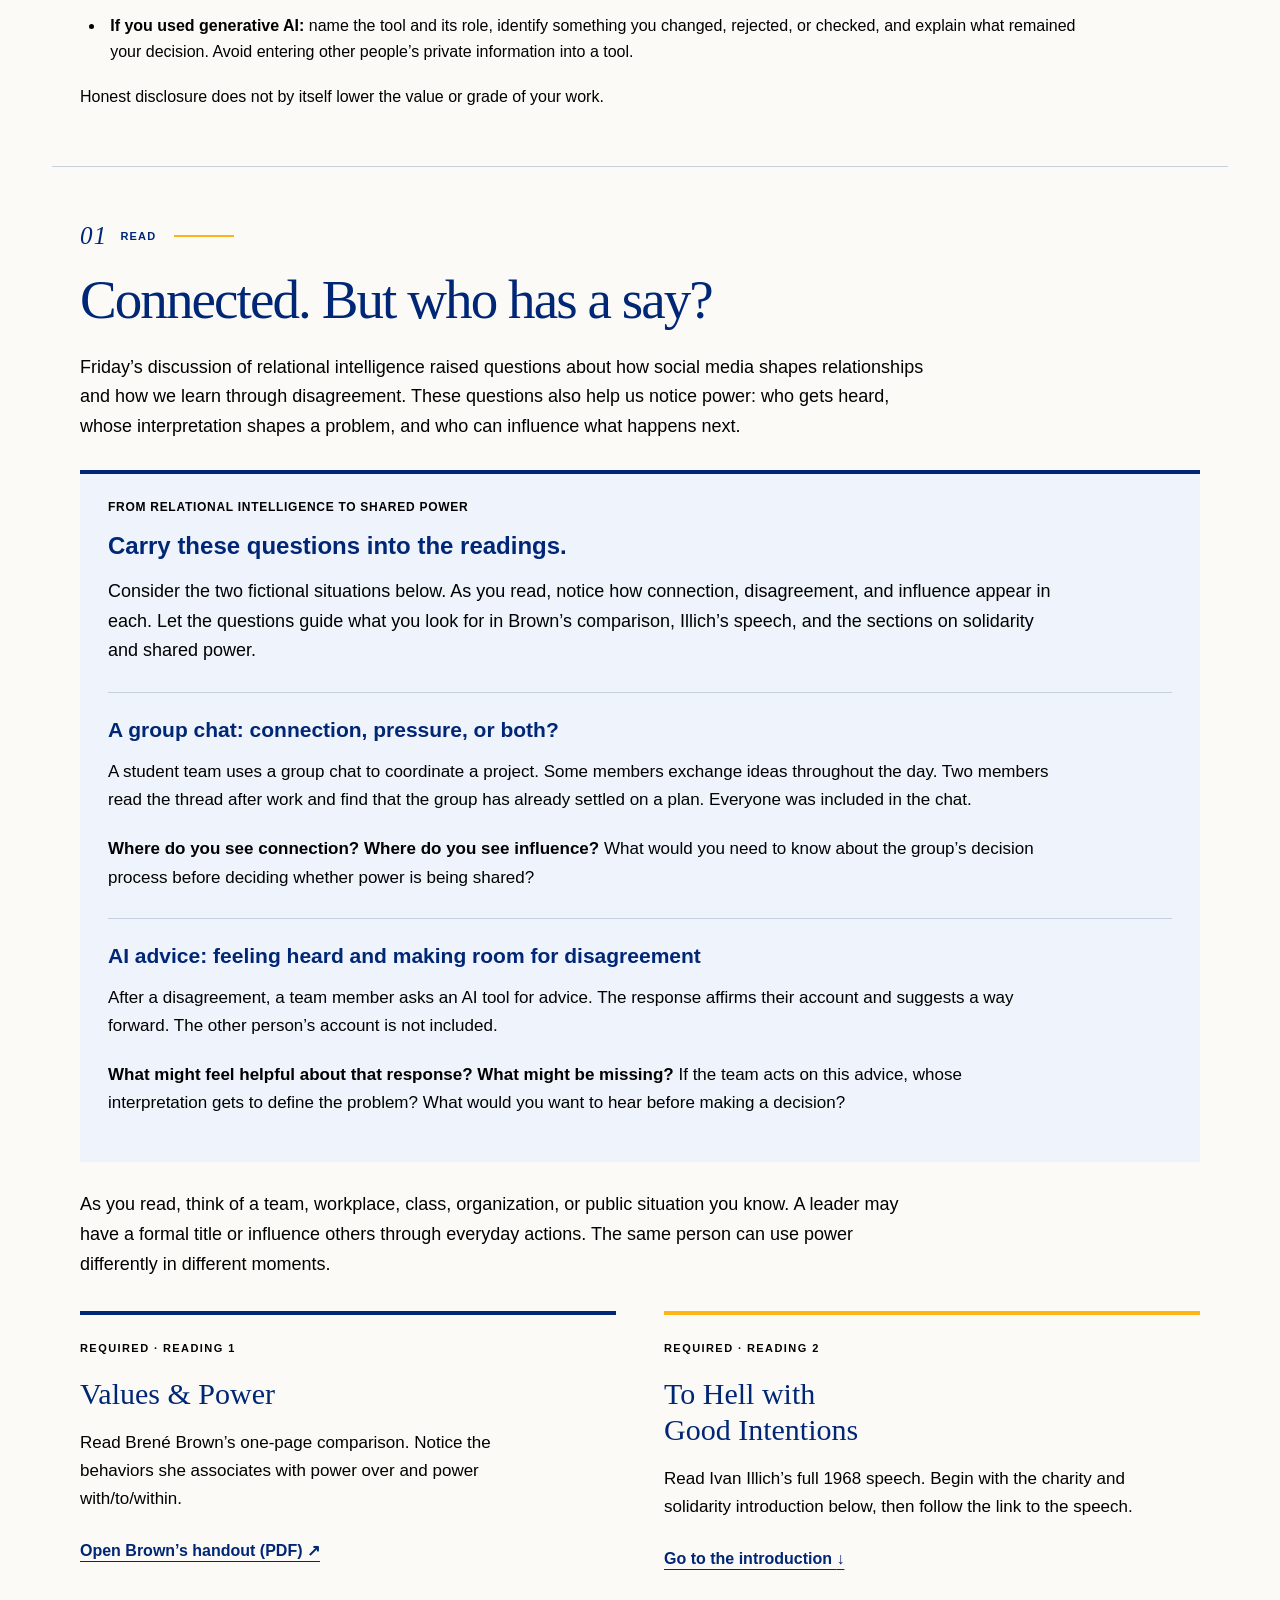
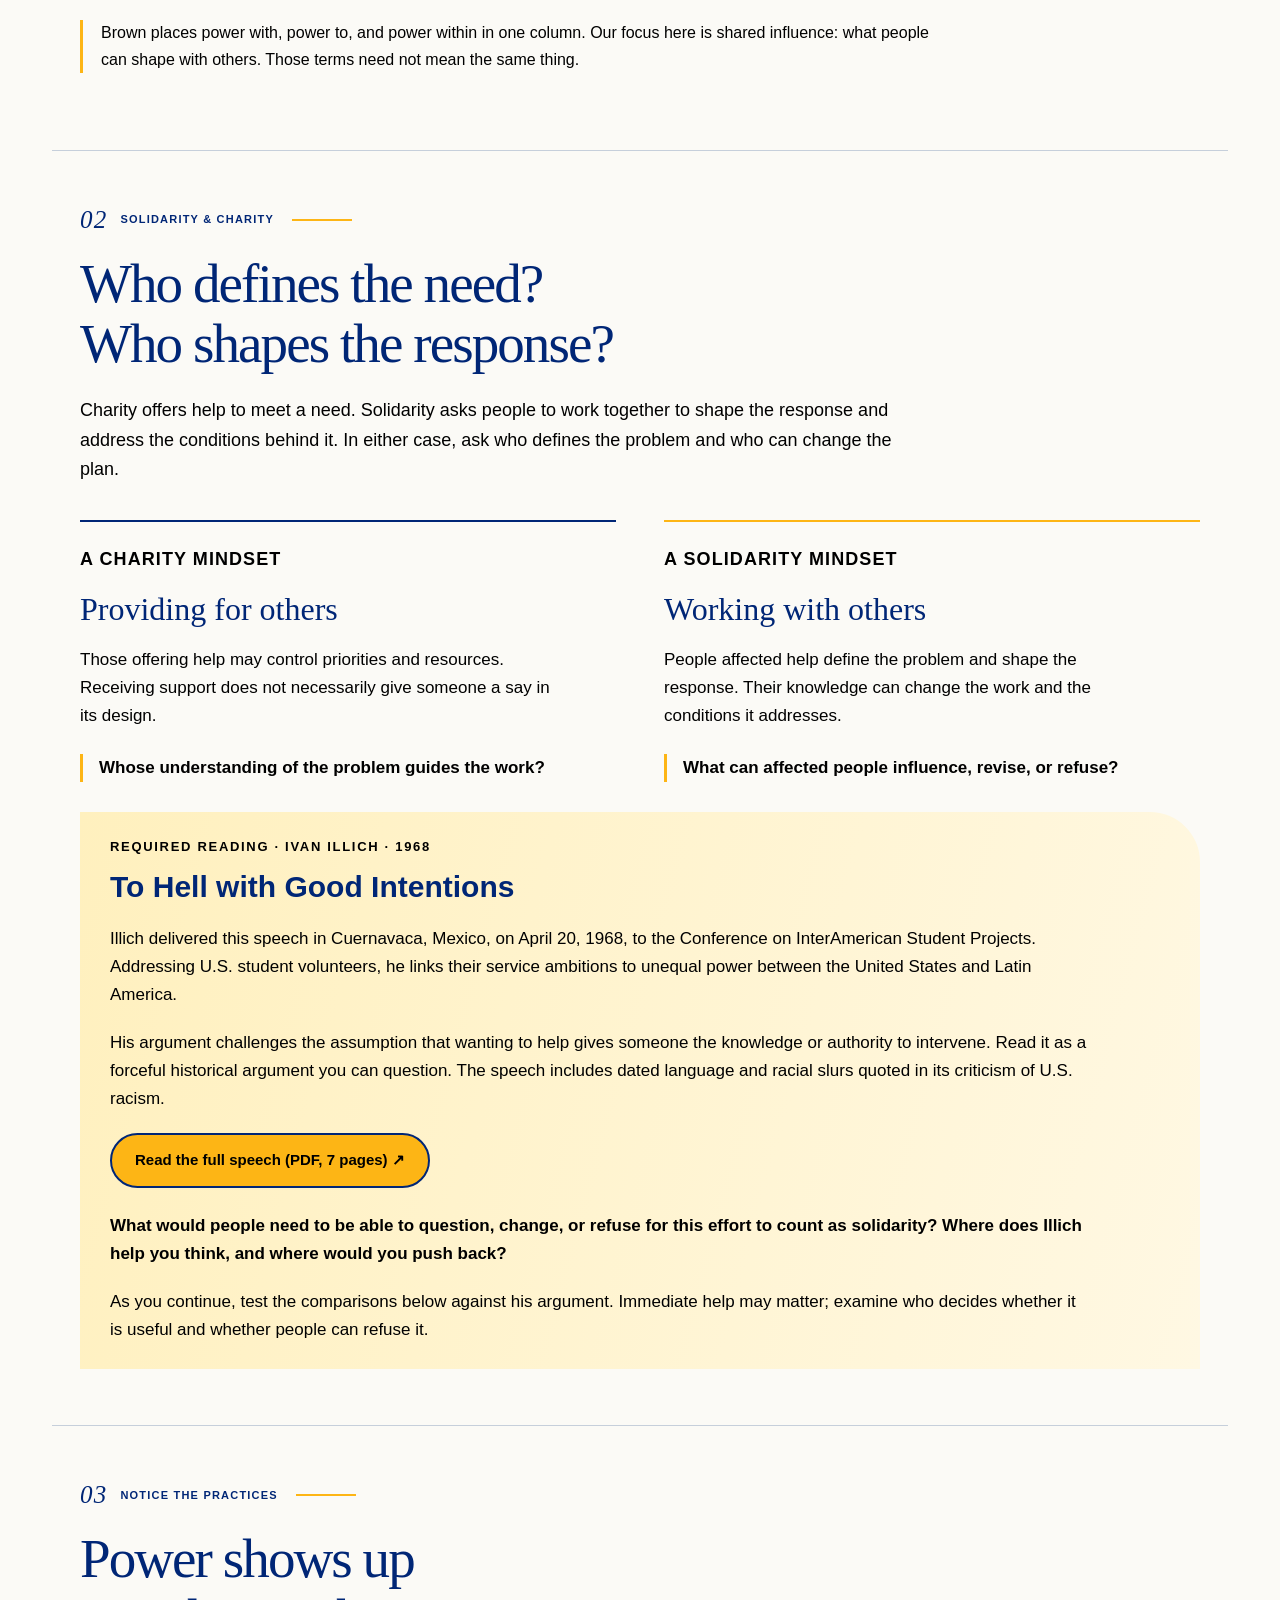
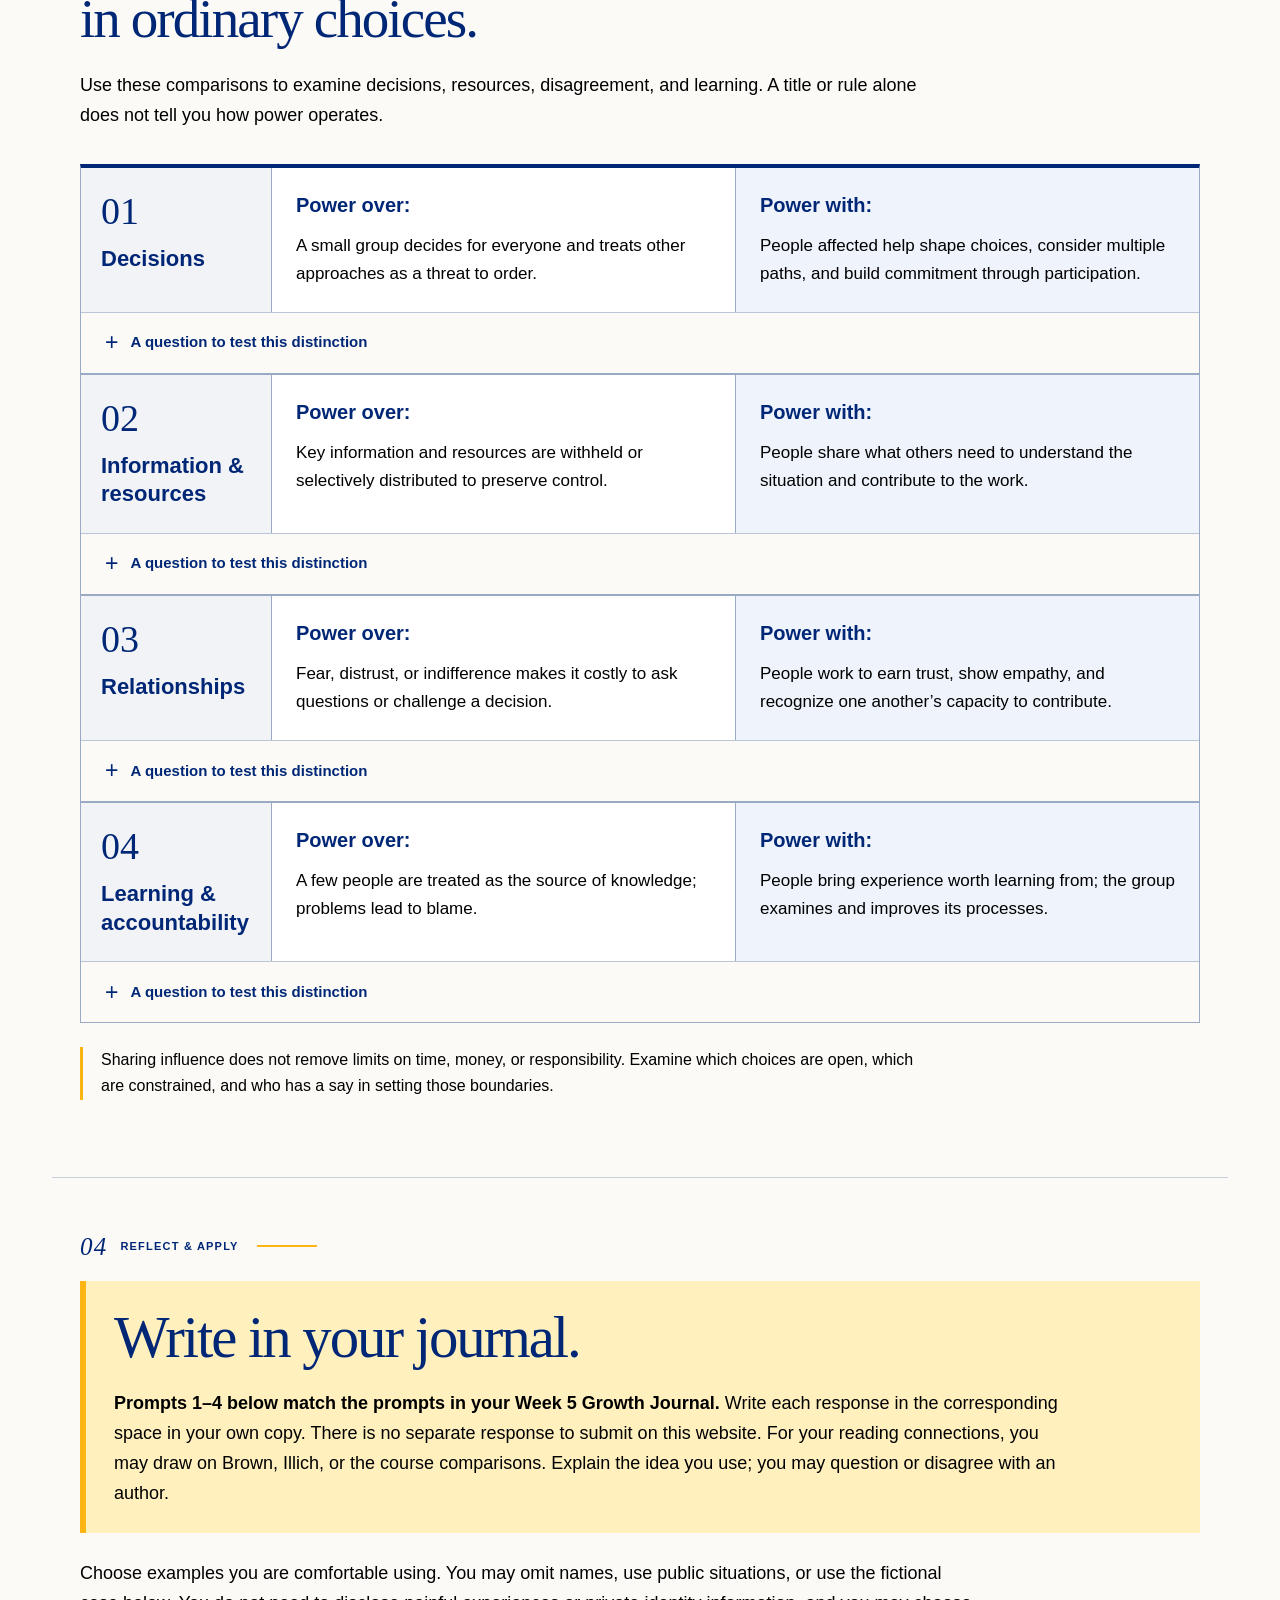
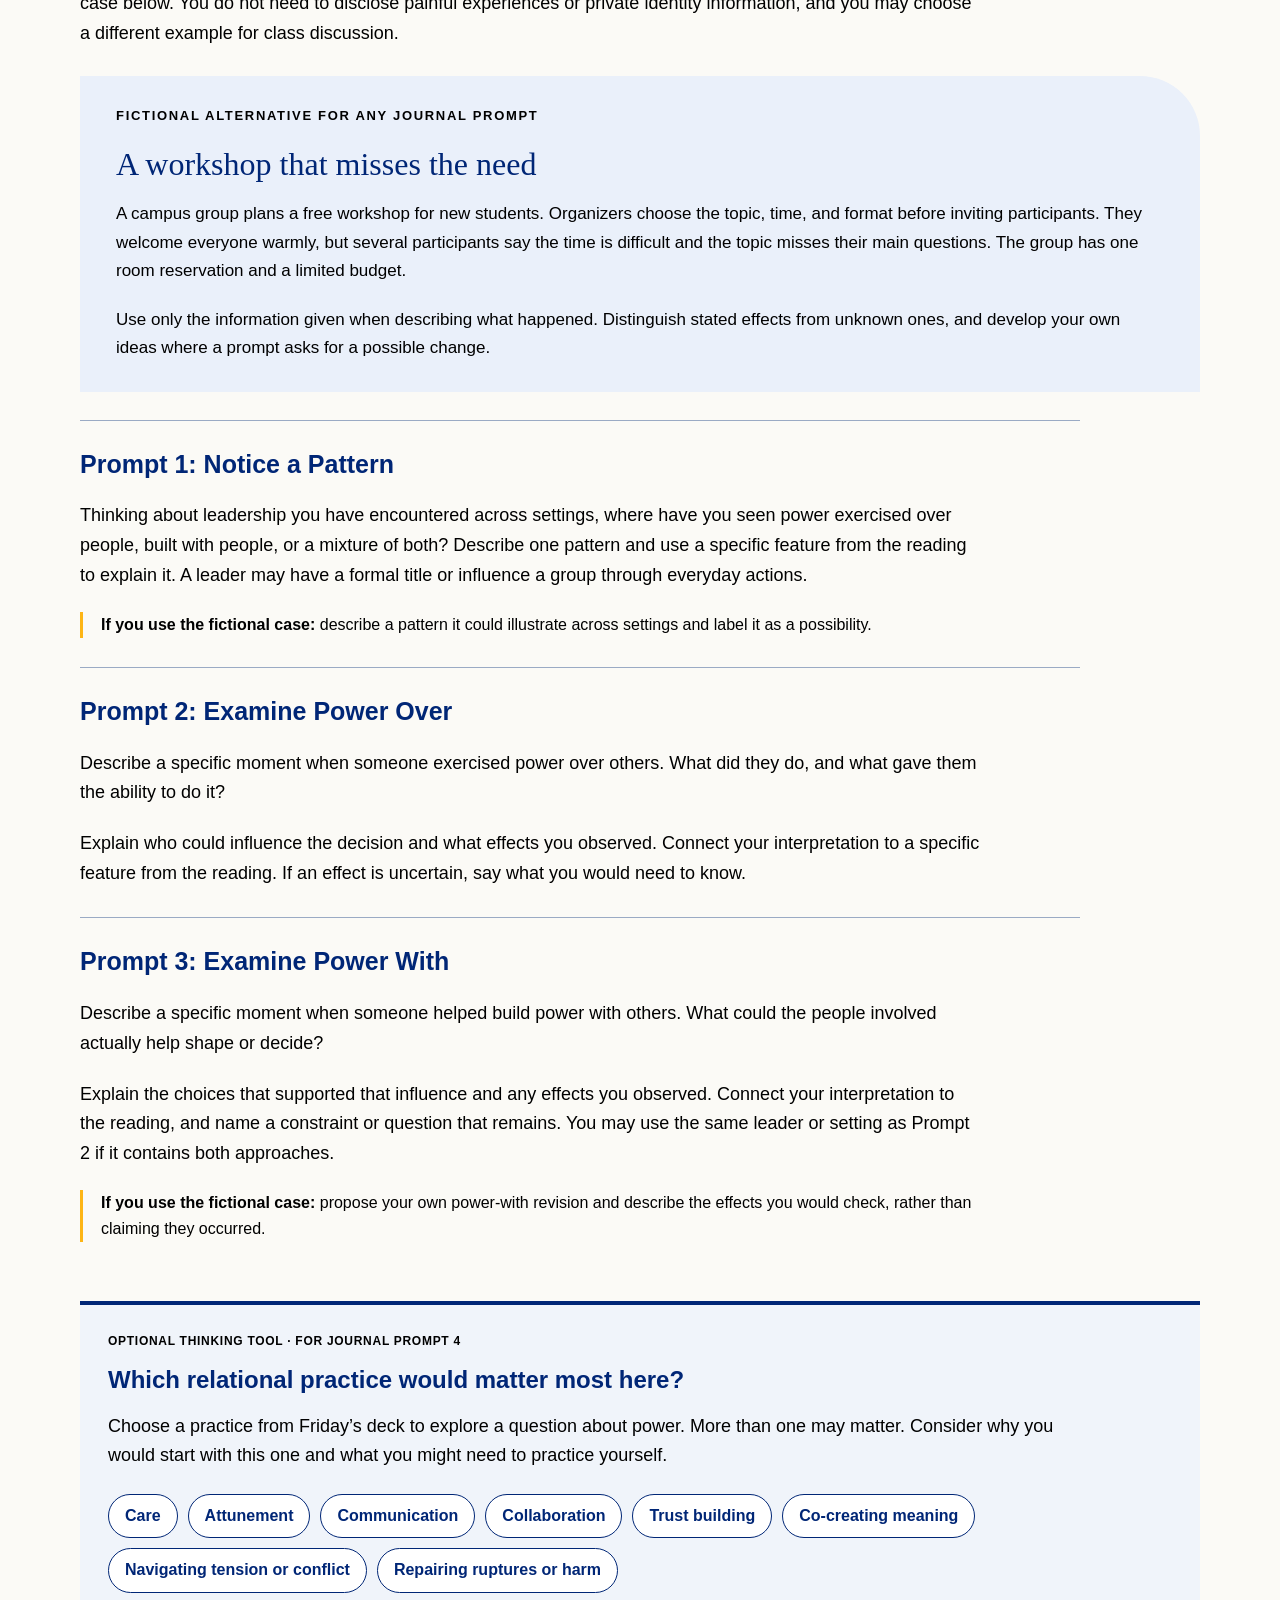
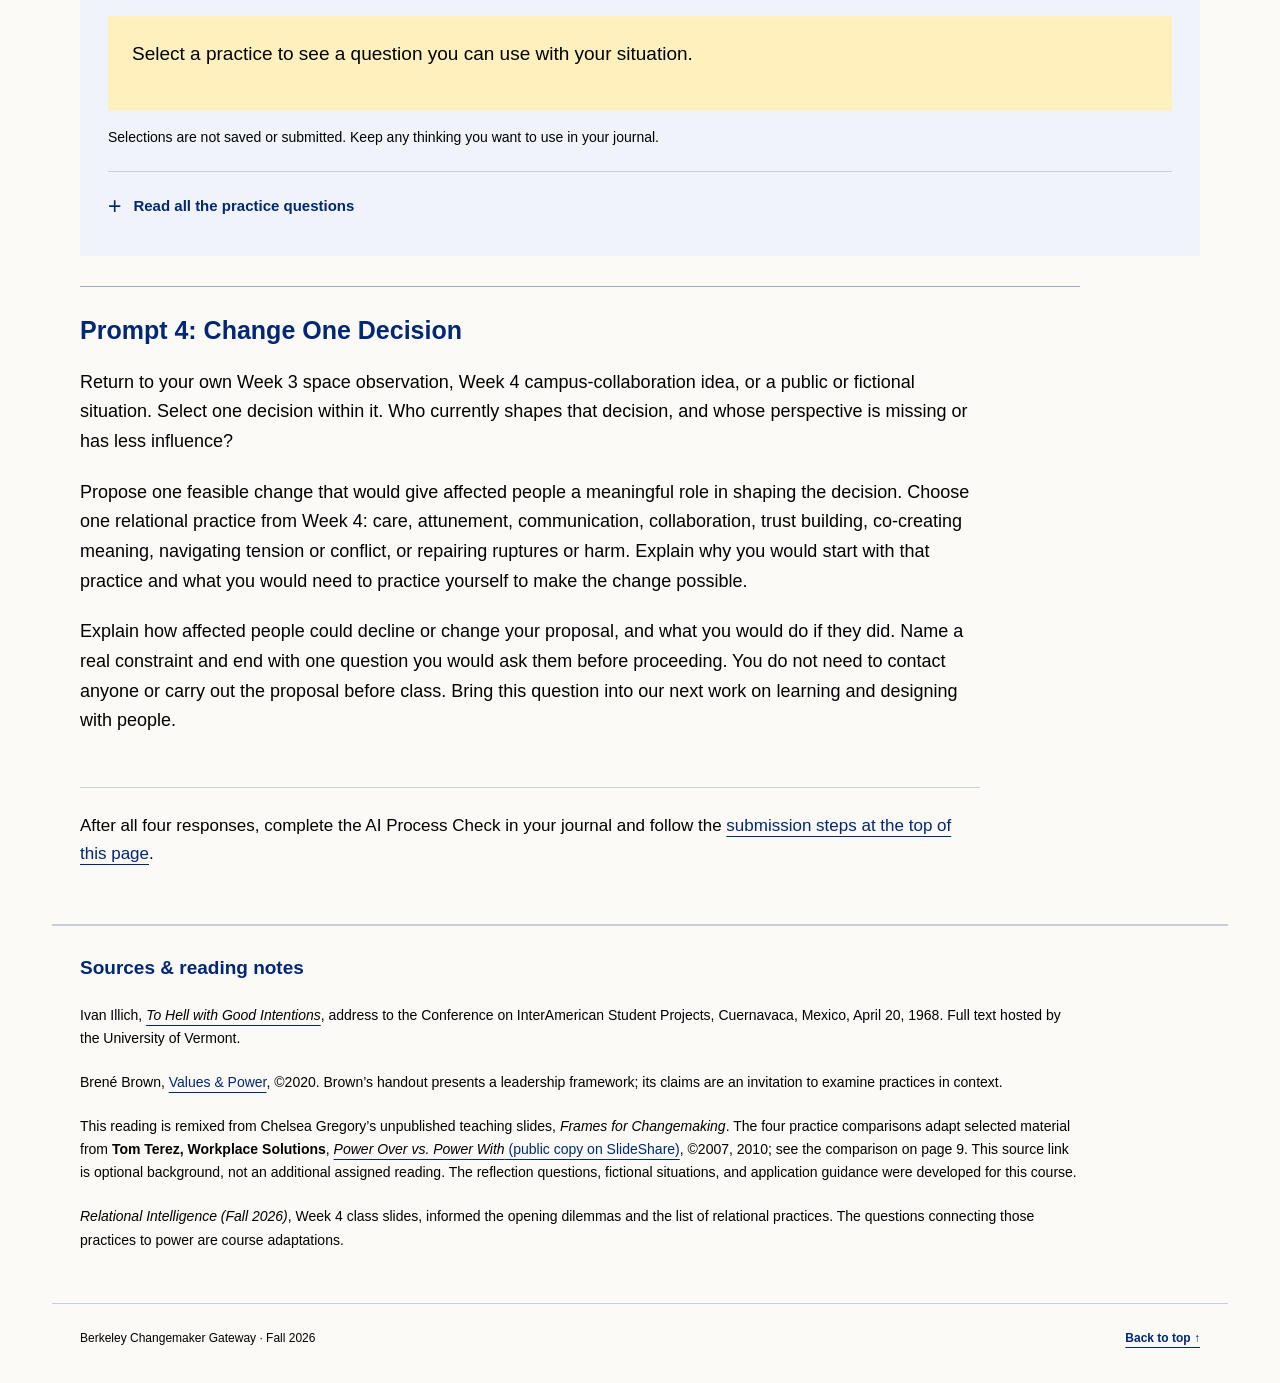
==== commit 0c135752: "Add Illich reading and examine the right to refuse help" ====
--- a/index.html
+++ b/index.html
@@ -4,7 +4,7 @@
   <meta charset="utf-8"><meta name="viewport" content="width=device-width,initial-scale=1">
   <title>Power With | Berkeley Changemaker Gateway</title>
   <meta name="description" content="Week 5: examine how power shapes participation, decisions, and the possibilities for change.">
-  <link rel="stylesheet" href="style.css?v=7">
+  <link rel="stylesheet" href="style.css?v=8">
 </head>
 <body>
 <a class="skip" href="#main">Skip to reading</a>
@@ -15,26 +15,26 @@
   <div class="hero-copy"><p class="eyebrow">BELONGING → SHARED INFLUENCE</p><h1 id="title">Power <em>with.</em></h1><p class="lead">What would give people a meaningful say in the conditions that affect them?</p><p>Friday’s class materials raised questions about social media, human connection, and learning through disagreement. This week, we bring those questions to decisions: whose ideas shape the group, what happens when people push back, and who can change the plan.</p><a class="button gold" href="#begin">Get started <span aria-hidden="true">↘</span></a></div>
   <aside class="hero-note" aria-label="A question to carry"><span class="note-number" aria-hidden="true">05</span><p class="eyebrow">A QUESTION TO CARRY</p><p class="note-question">After someone is invited in,<br><em>what can they change?</em></p><div class="small-rule" aria-hidden="true"></div><p>A welcome matters. So does the ability to influence what happens next.</p></aside>
 </section>
-<div class="reading-meta"><span>WEEK 5 PRE-WORK</span><span>Two short readings</span><span>Four journal prompts</span><span>45–60 minutes total</span></div>
+<div class="reading-meta"><span>WEEK 5 PRE-WORK</span><span>Brown + Illich + course guide</span><span>Four journal prompts</span><span>60–75 minutes total</span></div>
 
 <section class="section setup" id="begin" aria-labelledby="begin-title">
 <div class="section-label">BEFORE YOU READ</div><h2 id="begin-title">Start with your Growth Journal.</h2>
 <p>Open your own copy before you begin the readings. You’ll write responses to <a href="#journal">four prompts in the journal</a> and complete the AI Process Check.</p>
 <div class="setup-grid"><div><a class="button gold" href="https://docs.google.com/document/d/1KbqsaLCafXBPcDmr44dL1ziEDpit5qJagROuL7NpL8A/edit?tab=t.0" target="_blank" rel="noopener">Open Week 5 Growth Journal <span aria-hidden="true">↗</span></a>
-<ol><li>Choose <strong>File → Make a copy</strong>. Name it <strong>Week 5 Growth Journal – Your Name</strong> and add your name inside.</li><li>Read Brown’s handout and the course reading below, then respond to all four journal prompts in your copy. Short paragraphs or clear bullets are welcome.</li><li>Complete one option in the <strong>AI Process Check</strong>, including if you did not use AI.</li></ol></div>
+<ol><li>Choose <strong>File → Make a copy</strong>. Name it <strong>Week 5 Growth Journal – Your Name</strong> and add your name inside.</li><li>Read Brown’s handout, Illich’s speech, and the course guide below, then respond to all four journal prompts in your copy. Short paragraphs or clear bullets are welcome.</li><li>Complete one option in the <strong>AI Process Check</strong>, including if you did not use AI.</li></ol></div>
 <div class="submission-note"><h3>Submit your completed journal</h3><p class="due"><strong>Thursday, September 24, 2026<br>12:00 p.m. PT · 10 points</strong></p><ol><li>Choose <strong>File → Download → PDF Document (.pdf)</strong>.</li><li>Open the PDF and check that your name and every response are present and readable.</li><li>Upload it to the <a href="https://bcourses.berkeley.edu/courses/1555498/assignments/9151650" target="_blank" rel="noopener">Week 5 Growth Journal assignment in bCourses</a> and confirm that the correct file appears in your submission.</li></ol></div></div>
 <div class="ai-guidance"><h3>AI Process Check: Everyone completes one option</h3><p>Every part of this work can be completed without AI. Begin with the readings and your own thinking when accessible and practical.</p><ul><li><strong>If you did not use generative AI:</strong> write “I did not use generative AI for this journal.”</li><li><strong>If you used generative AI:</strong> name the tool and its role, identify something you changed, rejected, or checked, and explain what remained your decision. Avoid entering other people’s private information into a tool.</li></ul><p>Honest disclosure does not by itself lower the value or grade of your work.</p></div>
 </section>
 
 <section class="section intro" id="read" aria-labelledby="read-title"><div class="section-label"><span>01</span> READ</div><div><h2 id="read-title">Connected. But who has a say?</h2><p>Friday’s discussion of relational intelligence raised questions about how social media shapes relationships and how we learn through disagreement. These questions also help us notice power: who gets heard, whose interpretation shapes a problem, and who can influence what happens next.</p>
-<div class="discussion-pause"><p class="activity-label">FROM RELATIONAL INTELLIGENCE TO SHARED POWER</p><h3>Carry these questions into the readings.</h3><p>Consider the two fictional situations below. As you read, notice how connection, disagreement, and influence appear in each. Let the questions guide what you look for in Brown’s comparison and the sections on solidarity and shared power.</p>
+<div class="discussion-pause"><p class="activity-label">FROM RELATIONAL INTELLIGENCE TO SHARED POWER</p><h3>Carry these questions into the readings.</h3><p>Consider the two fictional situations below. As you read, notice how connection, disagreement, and influence appear in each. Let the questions guide what you look for in Brown’s comparison, Illich’s speech, and the sections on solidarity and shared power.</p>
 <article class="dilemma"><h4>A group chat: connection, pressure, or both?</h4><p>A student team uses a group chat to coordinate a project. Some members exchange ideas throughout the day. Two members read the thread after work and find that the group has already settled on a plan. Everyone was included in the chat.</p><p><strong>Where do you see connection? Where do you see influence?</strong> What would you need to know about the group’s decision process before deciding whether power is being shared?</p></article>
 <article class="dilemma"><h4>AI advice: feeling heard and making room for disagreement</h4><p>After a disagreement, a team member asks an AI tool for advice. The response affirms their account and suggests a way forward. The other person’s account is not included.</p><p><strong>What might feel helpful about that response? What might be missing?</strong> If the team acts on this advice, whose interpretation gets to define the problem? What would you want to hear before making a decision?</p></article></div>
-<p>As you read, think of a team, workplace, class, organization, or public situation you know. A leader may have a formal title or influence others through everyday actions. The same person can use power differently in different moments.</p><div class="reading-pair"><article class="reading-card"><p class="eyebrow">REQUIRED · READING 1</p><h3>Values &amp; Power</h3><p>Read Brené Brown’s one-page comparison. Notice the behaviors she associates with power over and power with/to/within.</p><a href="https://brenebrown.com/wp-content/uploads/2020/10/Values-and-Power_WebsiteDownload.pdf" target="_blank" rel="noopener">Open Brown’s handout (PDF) <span aria-hidden="true">↗</span></a></article><article class="reading-card warm"><p class="eyebrow">REQUIRED · READING 2</p><h3>Solidarity, Charity,<br>and Shared Power</h3><p>Continue through this page to examine who defines a need, who shapes a response, and how people share influence in everyday decisions.</p><a href="#solidarity">Continue below <span aria-hidden="true">↓</span></a></article></div><p class="reading-note">Brown places power with, power to, and power within in one column. Our focus here is shared influence: what people can shape with others. Those terms need not mean the same thing.</p></div></section>
+<p>As you read, think of a team, workplace, class, organization, or public situation you know. A leader may have a formal title or influence others through everyday actions. The same person can use power differently in different moments.</p><div class="reading-pair"><article class="reading-card"><p class="eyebrow">REQUIRED · READING 1</p><h3>Values &amp; Power</h3><p>Read Brené Brown’s one-page comparison. Notice the behaviors she associates with power over and power with/to/within.</p><a href="https://brenebrown.com/wp-content/uploads/2020/10/Values-and-Power_WebsiteDownload.pdf" target="_blank" rel="noopener">Open Brown’s handout (PDF) <span aria-hidden="true">↗</span></a></article><article class="reading-card warm"><p class="eyebrow">REQUIRED · READING 2</p><h3>To Hell with<br>Good Intentions</h3><p>Read Ivan Illich’s full 1968 speech. Begin with the charity and solidarity introduction below, then follow the link to the speech.</p><a href="#illich">Go to the introduction <span aria-hidden="true">↓</span></a></article></div><p class="reading-note">Brown places power with, power to, and power within in one column. Our focus here is shared influence: what people can shape with others. Those terms need not mean the same thing.</p></div></section>
 
-<section class="section" id="solidarity" aria-labelledby="solidarity-title"><div class="section-label"><span>02</span> SOLIDARITY &amp; CHARITY</div><div><h2 id="solidarity-title">Who defines the need?<br>Who shapes the response?</h2><p>Charity often begins with an offer of help: someone has resources and wants to meet another person’s need. Solidarity asks how people can work together to shape the response and change the conditions behind that need. The distinction turns on who defines the problem, who makes decisions, and whose knowledge can change the work.</p><div class="comparison"><article><p class="eyebrow">A CHARITY MINDSET</p><h3>Providing for others</h3><p>The people offering help may set the priorities, control the resources, and decide what success looks like. Recipients can receive support while having little say in its design.</p><p class="question">Whose understanding of the problem guides the work?</p></article><article><p class="eyebrow">A SOLIDARITY MINDSET</p><h3>Working with others</h3><p>People affected by a problem help define it, shape the response, and challenge the conditions that sustain it. Their knowledge can change the work itself.</p><p class="question">What can affected people influence, revise, or refuse?</p></article></div><aside class="consider"><h3>Keep the situation in view.</h3><p>Immediate material help can matter. The question is how it is organized and whether people also have ways to influence the conditions affecting them. Calling a project “collaborative” does not establish that power is shared. Look for the actual decisions, resources, and possibilities for disagreement.</p></aside></div></section>
+<section class="section" id="solidarity" aria-labelledby="solidarity-title"><div class="section-label"><span>02</span> SOLIDARITY &amp; CHARITY</div><div><h2 id="solidarity-title">Who defines the need?<br>Who shapes the response?</h2><p>Charity offers help to meet a need. Solidarity asks people to work together to shape the response and address the conditions behind it. In either case, ask who defines the problem and who can change the plan.</p><div class="comparison"><article><p class="eyebrow">A CHARITY MINDSET</p><h3>Providing for others</h3><p>Those offering help may control priorities and resources. Receiving support does not necessarily give someone a say in its design.</p><p class="question">Whose understanding of the problem guides the work?</p></article><article><p class="eyebrow">A SOLIDARITY MINDSET</p><h3>Working with others</h3><p>People affected help define the problem and shape the response. Their knowledge can change the work and the conditions it addresses.</p><p class="question">What can affected people influence, revise, or refuse?</p></article></div><article class="consider" id="illich" aria-labelledby="illich-title"><p class="eyebrow">REQUIRED READING · IVAN ILLICH · 1968</p><h3 id="illich-title">To Hell with Good Intentions</h3><p>Illich delivered this speech in Cuernavaca, Mexico, on April 20, 1968, to the Conference on InterAmerican Student Projects. Addressing U.S. student volunteers, he links their service ambitions to unequal power between the United States and Latin America.</p><p>His argument challenges the assumption that wanting to help gives someone the knowledge or authority to intervene. Read it as a forceful historical argument you can question. The speech includes dated language and racial slurs quoted in its criticism of U.S. racism.</p><a class="button gold" href="https://www.uvm.edu/~jashman/CDAE195_ESCI375/To%20Hell%20with%20Good%20Intentions.pdf" target="_blank" rel="noopener">Read the full speech (PDF, 7 pages) ↗</a><p class="question"><strong>What would people need to be able to question, change, or refuse for this effort to count as solidarity? Where does Illich help you think, and where would you push back?</strong></p><p>As you continue, test the comparisons below against his argument. Immediate help may matter; examine who decides whether it is useful and whether people can refuse it.</p></article></div></section>
 
-<section class="section" id="power" aria-labelledby="power-title"><div class="section-label"><span>03</span> NOTICE THE PRACTICES</div><div><h2 id="power-title">Power shows up<br>in ordinary choices.</h2><p>Look at how a group makes decisions, shares resources, responds to disagreement, and learns from mistakes. These everyday practices can concentrate control or give more people meaningful influence. A title, deadline, or clear rule alone does not tell you how power operates.</p><div class="lenses">
+<section class="section" id="power" aria-labelledby="power-title"><div class="section-label"><span>03</span> NOTICE THE PRACTICES</div><div><h2 id="power-title">Power shows up<br>in ordinary choices.</h2><p>Use these comparisons to examine decisions, resources, disagreement, and learning. A title or rule alone does not tell you how power operates.</p><div class="lenses">
 <article class="lens"><h3><span aria-hidden="true">01</span>Decisions</h3><p><strong>Power over:</strong> A small group decides for everyone and treats other approaches as a threat to order.</p><p><strong>Power with:</strong> People affected help shape choices, consider multiple paths, and build commitment through participation.</p><details><summary>A question to test this distinction</summary><p>Can people change a priority before it is settled, or only comment after the decision is final?</p></details></article>
 <article class="lens"><h3><span aria-hidden="true">02</span>Information &amp; resources</h3><p><strong>Power over:</strong> Key information and resources are withheld or selectively distributed to preserve control.</p><p><strong>Power with:</strong> People share what others need to understand the situation and contribute to the work.</p><details><summary>A question to test this distinction</summary><p>Who can see the budget, understand the constraints, and help decide what gets priority?</p></details></article>
 <article class="lens"><h3><span aria-hidden="true">03</span>Relationships</h3><p><strong>Power over:</strong> Fear, distrust, or indifference makes it costly to ask questions or challenge a decision.</p><p><strong>Power with:</strong> People work to earn trust, show empathy, and recognize one another’s capacity to contribute.</p><details><summary>A question to test this distinction</summary><p>What happens when someone disagrees with the person who has more authority?</p></details></article>
@@ -42,12 +42,12 @@
 </div><p class="reading-note">Sharing influence does not remove limits on time, money, or responsibility. Examine which choices are open, which are constrained, and who has a say in setting those boundaries.</p></div></section>
 
 <section class="section writing" id="journal" aria-labelledby="journal-title"><span id="apply" class="anchor-alias" aria-hidden="true"></span>
-<div class="section-label"><span>04</span> REFLECT &amp; APPLY</div><div class="writing-heading"><h2 id="journal-title">Write in your journal.</h2><p><strong>Prompts 1–4 below match the prompts in your Week 5 Growth Journal.</strong> Write each response in the corresponding space in your own copy. There is no separate response to submit on this website.</p></div>
+<div class="section-label"><span>04</span> REFLECT &amp; APPLY</div><div class="writing-heading"><h2 id="journal-title">Write in your journal.</h2><p><strong>Prompts 1–4 below match the prompts in your Week 5 Growth Journal.</strong> Write each response in the corresponding space in your own copy. There is no separate response to submit on this website. For your reading connections, you may draw on Brown, Illich, or the course comparisons. Explain the idea you use; you may question or disagree with an author.</p></div>
 <p>Choose examples you are comfortable using. You may omit names, use public situations, or use the fictional case below. You do not need to disclose painful experiences or private identity information, and you may choose a different example for class discussion.</p>
 <div class="case"><p class="eyebrow">FICTIONAL ALTERNATIVE FOR ANY JOURNAL PROMPT</p><h3>A workshop that misses the need</h3><p>A campus group plans a free workshop for new students. Organizers choose the topic, time, and format before inviting participants. They welcome everyone warmly, but several participants say the time is difficult and the topic misses their main questions. The group has one room reservation and a limited budget.</p><p>Use only the information given when describing what happened. Distinguish stated effects from unknown ones, and develop your own ideas where a prompt asks for a possible change.</p></div>
-<article class="journal-prompt" id="prompt-1"><h3>Prompt 1: Notice a Pattern</h3><p>Thinking about leadership you have encountered across settings, where have you seen power exercised over people, built with people, or a mixture of both? Describe one pattern and use a specific feature from the reading to explain it. A leader may have a formal title or influence a group through everyday actions.</p><p class="fiction-note"><strong>If you use the fictional case:</strong> describe a pattern it could illustrate across settings and label it as a possibility.</p></article><article class="journal-prompt" id="prompt-2"><h3>Prompt 2: Examine Power Over</h3><p>Describe a specific moment when someone exercised power over others. What did they do, and what gave them the ability to do it?</p><p>Explain who could influence the decision and what effects you observed. Connect your interpretation to a specific feature from the reading. If an effect is uncertain, say what you would need to know.</p></article><article class="journal-prompt" id="prompt-3"><h3>Prompt 3: Examine Power With</h3><p>Describe a specific moment when someone helped build power with others. What could the people involved actually help shape or decide?</p><p>Explain the choices that supported that influence and any effects you observed. Connect your interpretation to the reading, and name a constraint or question that remains. You may use the same leader or setting as Prompt 2 if it contains both approaches.</p><p class="fiction-note"><strong>If you use the fictional case:</strong> propose your own power-with revision and describe the effects you would check, rather than claiming they occurred.</p></article><div class="practice-explorer"><p class="activity-label">OPTIONAL THINKING TOOL · FOR JOURNAL PROMPT 4</p><h3>Which relational practice would matter most here?</h3><p>Choose a practice from Friday’s deck to explore a question about power. More than one may matter. Consider why you would start with this one and what you might need to practice yourself.</p><div class="practice-buttons" role="group" aria-label="Explore relational practices"><button type="button" data-practice="0" aria-pressed="false" aria-controls="practice-question">Care</button><button type="button" data-practice="1" aria-pressed="false" aria-controls="practice-question">Attunement</button><button type="button" data-practice="2" aria-pressed="false" aria-controls="practice-question">Communication</button><button type="button" data-practice="3" aria-pressed="false" aria-controls="practice-question">Collaboration</button><button type="button" data-practice="4" aria-pressed="false" aria-controls="practice-question">Trust building</button><button type="button" data-practice="5" aria-pressed="false" aria-controls="practice-question">Co-creating meaning</button><button type="button" data-practice="6" aria-pressed="false" aria-controls="practice-question">Navigating tension or conflict</button><button type="button" data-practice="7" aria-pressed="false" aria-controls="practice-question">Repairing ruptures or harm</button></div><div id="practice-question" class="practice-question" aria-live="polite"><p>Select a practice to see a question you can use with your situation.</p></div><p class="tool-note">Selections are not saved or submitted. Keep any thinking you want to use in your journal.</p><details class="practice-all"><summary>Read all the practice questions</summary><ul><li><strong>Care:</strong> Whose needs are you attending to, and who gets to say what those needs are?</li><li><strong>Attunement:</strong> What might you be missing about how others are experiencing this situation?</li><li><strong>Communication:</strong> Who can make themselves understood, and whose message is easy to overlook?</li><li><strong>Collaboration:</strong> Which part of the decision can people actually shape together?</li><li><strong>Trust building:</strong> What would make it possible to disagree without losing your place in the group?</li><li><strong>Co-creating meaning:</strong> Whose account of the problem shapes what the group believes needs to happen?</li><li><strong>Navigating tension or conflict:</strong> What disagreement needs attention before the group can make a decision?</li><li><strong>Repairing ruptures or harm:</strong> Who gets to say what repair would require after harm?</li></ul></details></div><article class="journal-prompt" id="prompt-4"><h3>Prompt 4: Change One Decision</h3><p>Return to your own Week 3 space observation, Week 4 campus-collaboration idea, or a public or fictional situation. Select one decision within it. Who currently shapes that decision, and whose perspective is missing or has less influence?</p><p>Propose one feasible change that would give affected people a meaningful role in shaping the decision. Choose one relational practice from Week 4: care, attunement, communication, collaboration, trust building, co-creating meaning, navigating tension or conflict, or repairing ruptures or harm. Explain why you would start with that practice and what you would need to practice yourself to make the change possible.</p><p>Name a real constraint and end with one question you would ask the people affected before proceeding. You do not need to contact anyone or carry out the proposal before class. Bring this question into our next work on learning and designing with people.</p></article>
+<article class="journal-prompt" id="prompt-1"><h3>Prompt 1: Notice a Pattern</h3><p>Thinking about leadership you have encountered across settings, where have you seen power exercised over people, built with people, or a mixture of both? Describe one pattern and use a specific feature from the reading to explain it. A leader may have a formal title or influence a group through everyday actions.</p><p class="fiction-note"><strong>If you use the fictional case:</strong> describe a pattern it could illustrate across settings and label it as a possibility.</p></article><article class="journal-prompt" id="prompt-2"><h3>Prompt 2: Examine Power Over</h3><p>Describe a specific moment when someone exercised power over others. What did they do, and what gave them the ability to do it?</p><p>Explain who could influence the decision and what effects you observed. Connect your interpretation to a specific feature from the reading. If an effect is uncertain, say what you would need to know.</p></article><article class="journal-prompt" id="prompt-3"><h3>Prompt 3: Examine Power With</h3><p>Describe a specific moment when someone helped build power with others. What could the people involved actually help shape or decide?</p><p>Explain the choices that supported that influence and any effects you observed. Connect your interpretation to the reading, and name a constraint or question that remains. You may use the same leader or setting as Prompt 2 if it contains both approaches.</p><p class="fiction-note"><strong>If you use the fictional case:</strong> propose your own power-with revision and describe the effects you would check, rather than claiming they occurred.</p></article><div class="practice-explorer"><p class="activity-label">OPTIONAL THINKING TOOL · FOR JOURNAL PROMPT 4</p><h3>Which relational practice would matter most here?</h3><p>Choose a practice from Friday’s deck to explore a question about power. More than one may matter. Consider why you would start with this one and what you might need to practice yourself.</p><div class="practice-buttons" role="group" aria-label="Explore relational practices"><button type="button" data-practice="0" aria-pressed="false" aria-controls="practice-question">Care</button><button type="button" data-practice="1" aria-pressed="false" aria-controls="practice-question">Attunement</button><button type="button" data-practice="2" aria-pressed="false" aria-controls="practice-question">Communication</button><button type="button" data-practice="3" aria-pressed="false" aria-controls="practice-question">Collaboration</button><button type="button" data-practice="4" aria-pressed="false" aria-controls="practice-question">Trust building</button><button type="button" data-practice="5" aria-pressed="false" aria-controls="practice-question">Co-creating meaning</button><button type="button" data-practice="6" aria-pressed="false" aria-controls="practice-question">Navigating tension or conflict</button><button type="button" data-practice="7" aria-pressed="false" aria-controls="practice-question">Repairing ruptures or harm</button></div><div id="practice-question" class="practice-question" aria-live="polite"><p>Select a practice to see a question you can use with your situation.</p></div><p class="tool-note">Selections are not saved or submitted. Keep any thinking you want to use in your journal.</p><details class="practice-all"><summary>Read all the practice questions</summary><ul><li><strong>Care:</strong> Whose needs are you attending to, and who gets to say what those needs are?</li><li><strong>Attunement:</strong> What might you be missing about how others are experiencing this situation?</li><li><strong>Communication:</strong> Who can make themselves understood, and whose message is easy to overlook?</li><li><strong>Collaboration:</strong> Which part of the decision can people actually shape together?</li><li><strong>Trust building:</strong> What would make it possible to disagree without losing your place in the group?</li><li><strong>Co-creating meaning:</strong> Whose account of the problem shapes what the group believes needs to happen?</li><li><strong>Navigating tension or conflict:</strong> What disagreement needs attention before the group can make a decision?</li><li><strong>Repairing ruptures or harm:</strong> Who gets to say what repair would require after harm?</li></ul></details></div><article class="journal-prompt" id="prompt-4"><h3>Prompt 4: Change One Decision</h3><p>Return to your own Week 3 space observation, Week 4 campus-collaboration idea, or a public or fictional situation. Select one decision within it. Who currently shapes that decision, and whose perspective is missing or has less influence?</p><p>Propose one feasible change that would give affected people a meaningful role in shaping the decision. Choose one relational practice from Week 4: care, attunement, communication, collaboration, trust building, co-creating meaning, navigating tension or conflict, or repairing ruptures or harm. Explain why you would start with that practice and what you would need to practice yourself to make the change possible.</p><p>Explain how affected people could decline or change your proposal, and what you would do if they did. Name a real constraint and end with one question you would ask them before proceeding. You do not need to contact anyone or carry out the proposal before class. Bring this question into our next work on learning and designing with people.</p></article>
 <p class="completion-note">After all four responses, complete the AI Process Check in your journal and follow the <a href="#begin">submission steps at the top of this page</a>.</p></section>
-<section class="sources" aria-labelledby="sources-title"><h2 id="sources-title">Sources &amp; reading notes</h2><p>Brené Brown, <a href="https://brenebrown.com/wp-content/uploads/2020/10/Values-and-Power_WebsiteDownload.pdf">Values &amp; Power</a>, ©2020. Brown’s handout presents a leadership framework; its claims are an invitation to examine practices in context.</p><p>This reading is remixed from Chelsea Gregory’s unpublished teaching slides, <cite>Frames for Changemaking</cite>. The four practice comparisons adapt selected material from <strong>Tom Terez, Workplace Solutions</strong>, <a href="https://www.slideshare.net/slideshow/power-over-vs-power-with/14551440" target="_blank" rel="noopener"><cite>Power Over vs. Power With</cite> (public copy on SlideShare)</a>, ©2007, 2010; see the comparison on page 9. This source link is optional background, not an additional assigned reading. The reflection questions, fictional situations, and application guidance were developed for this course.</p><p><cite>Relational Intelligence (Fall 2026)</cite>, Week 4 class slides, informed the opening dilemmas and the list of relational practices. The questions connecting those practices to power are course adaptations.</p></section>
+<section class="sources" aria-labelledby="sources-title"><h2 id="sources-title">Sources &amp; reading notes</h2><p>Ivan Illich, <a href="https://www.uvm.edu/~jashman/CDAE195_ESCI375/To%20Hell%20with%20Good%20Intentions.pdf"><cite>To Hell with Good Intentions</cite></a>, address to the Conference on InterAmerican Student Projects, Cuernavaca, Mexico, April 20, 1968. Full text hosted by the University of Vermont.</p><p>Brené Brown, <a href="https://brenebrown.com/wp-content/uploads/2020/10/Values-and-Power_WebsiteDownload.pdf">Values &amp; Power</a>, ©2020. Brown’s handout presents a leadership framework; its claims are an invitation to examine practices in context.</p><p>This reading is remixed from Chelsea Gregory’s unpublished teaching slides, <cite>Frames for Changemaking</cite>. The four practice comparisons adapt selected material from <strong>Tom Terez, Workplace Solutions</strong>, <a href="https://www.slideshare.net/slideshow/power-over-vs-power-with/14551440" target="_blank" rel="noopener"><cite>Power Over vs. Power With</cite> (public copy on SlideShare)</a>, ©2007, 2010; see the comparison on page 9. This source link is optional background, not an additional assigned reading. The reflection questions, fictional situations, and application guidance were developed for this course.</p><p><cite>Relational Intelligence (Fall 2026)</cite>, Week 4 class slides, informed the opening dilemmas and the list of relational practices. The questions connecting those practices to power are course adaptations.</p></section>
 </main><footer><span>Berkeley Changemaker Gateway · Fall 2026</span><a href="#">Back to top ↑</a></footer>
 <script src="reading.js?v=5" defer></script>
 </body></html>
--- a/style.css
+++ b/style.css
@@ -39,3 +39,5 @@
 @media print{.setup-grid{display:block}.submission-note{break-inside:avoid}.journal-prompt{break-inside:avoid}}
 .discussion-pause{margin:28px 0;padding:24px 28px;background:#eef3fc;border-top:4px solid var(--blue)}.activity-label{font-size:12px;font-weight:800;letter-spacing:.06em;line-height:1.5;margin-bottom:14px}.discussion-pause h3,.practice-explorer h3{font-size:24px;margin-bottom:16px}.discussion-pause p{max-width:950px}.dilemma{margin-top:26px;padding-top:22px;border-top:1px solid #c7d0df}.dilemma h4{font-size:21px;line-height:1.4;color:var(--blue);margin:0 0 14px;font-weight:800}.dilemma p{font-size:17px}.practice-explorer{padding:27px 28px;margin:30px 0;background:#f0f4fa;border-top:4px solid var(--blue)}.practice-explorer>p{max-width:950px}.practice-buttons{display:flex;flex-wrap:wrap;gap:10px;margin:23px 0}.practice-buttons button{font:700 16px/1.4 Lato,Arial,sans-serif;color:var(--blue);background:#fff;border:1px solid var(--blue);border-radius:24px;padding:10px 16px;min-height:44px;cursor:pointer;text-align:left}.practice-buttons button:hover{background:#fff0be}.practice-buttons button[aria-pressed="true"]{background:var(--blue);color:white;font-weight:800}.practice-buttons button:focus-visible{outline:3px solid var(--blue);outline-offset:4px}.practice-question{background:var(--warm);padding:22px 24px;min-height:95px}.practice-question strong{display:block;font-size:19px;color:var(--blue);margin-bottom:12px}.practice-question p{font-size:19px;margin:0;color:#000}.practice-explorer .tool-note{font-size:14px;margin:15px 0 0}.practice-all li{font-size:16px;margin-bottom:15px}.practice-all summary{font-size:15px}
 @media(max-width:700px){.discussion-pause,.practice-explorer{padding:22px 20px}.discussion-pause h3,.practice-explorer h3{font-size:23px}.dilemma h4{font-size:20px}.practice-buttons{gap:9px}.practice-buttons button{font-size:15px;padding:10px 14px}.practice-question{padding:20px}.practice-question p{font-size:18px}.activity-label{font-size:11px}}
+
+#illich{scroll-margin-top:110px}#illich h3{font-size:30px;line-height:1.25;margin:10px 0 20px}#illich p{margin:0 0 20px}#illich .eyebrow{font-size:13px;margin-bottom:0}#illich .button{margin:0 0 24px}#illich p:last-child{margin-bottom:0}
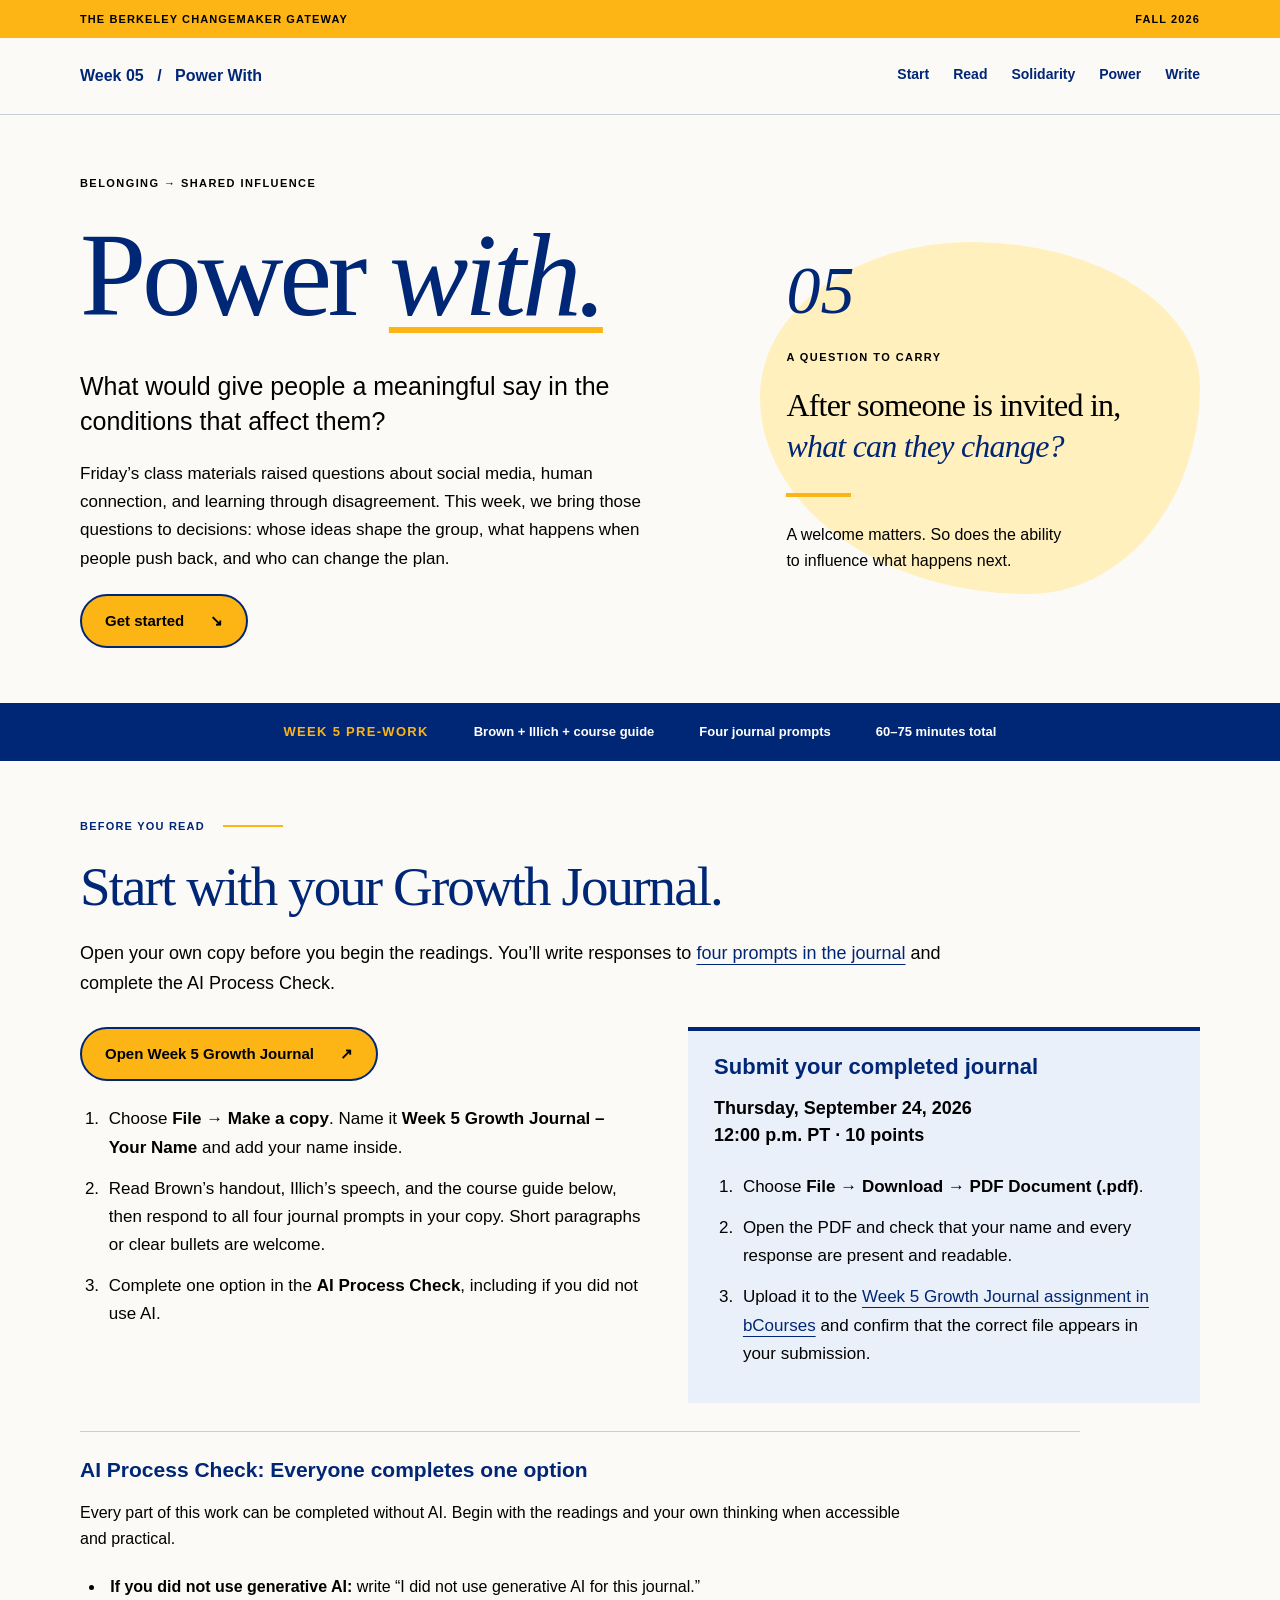
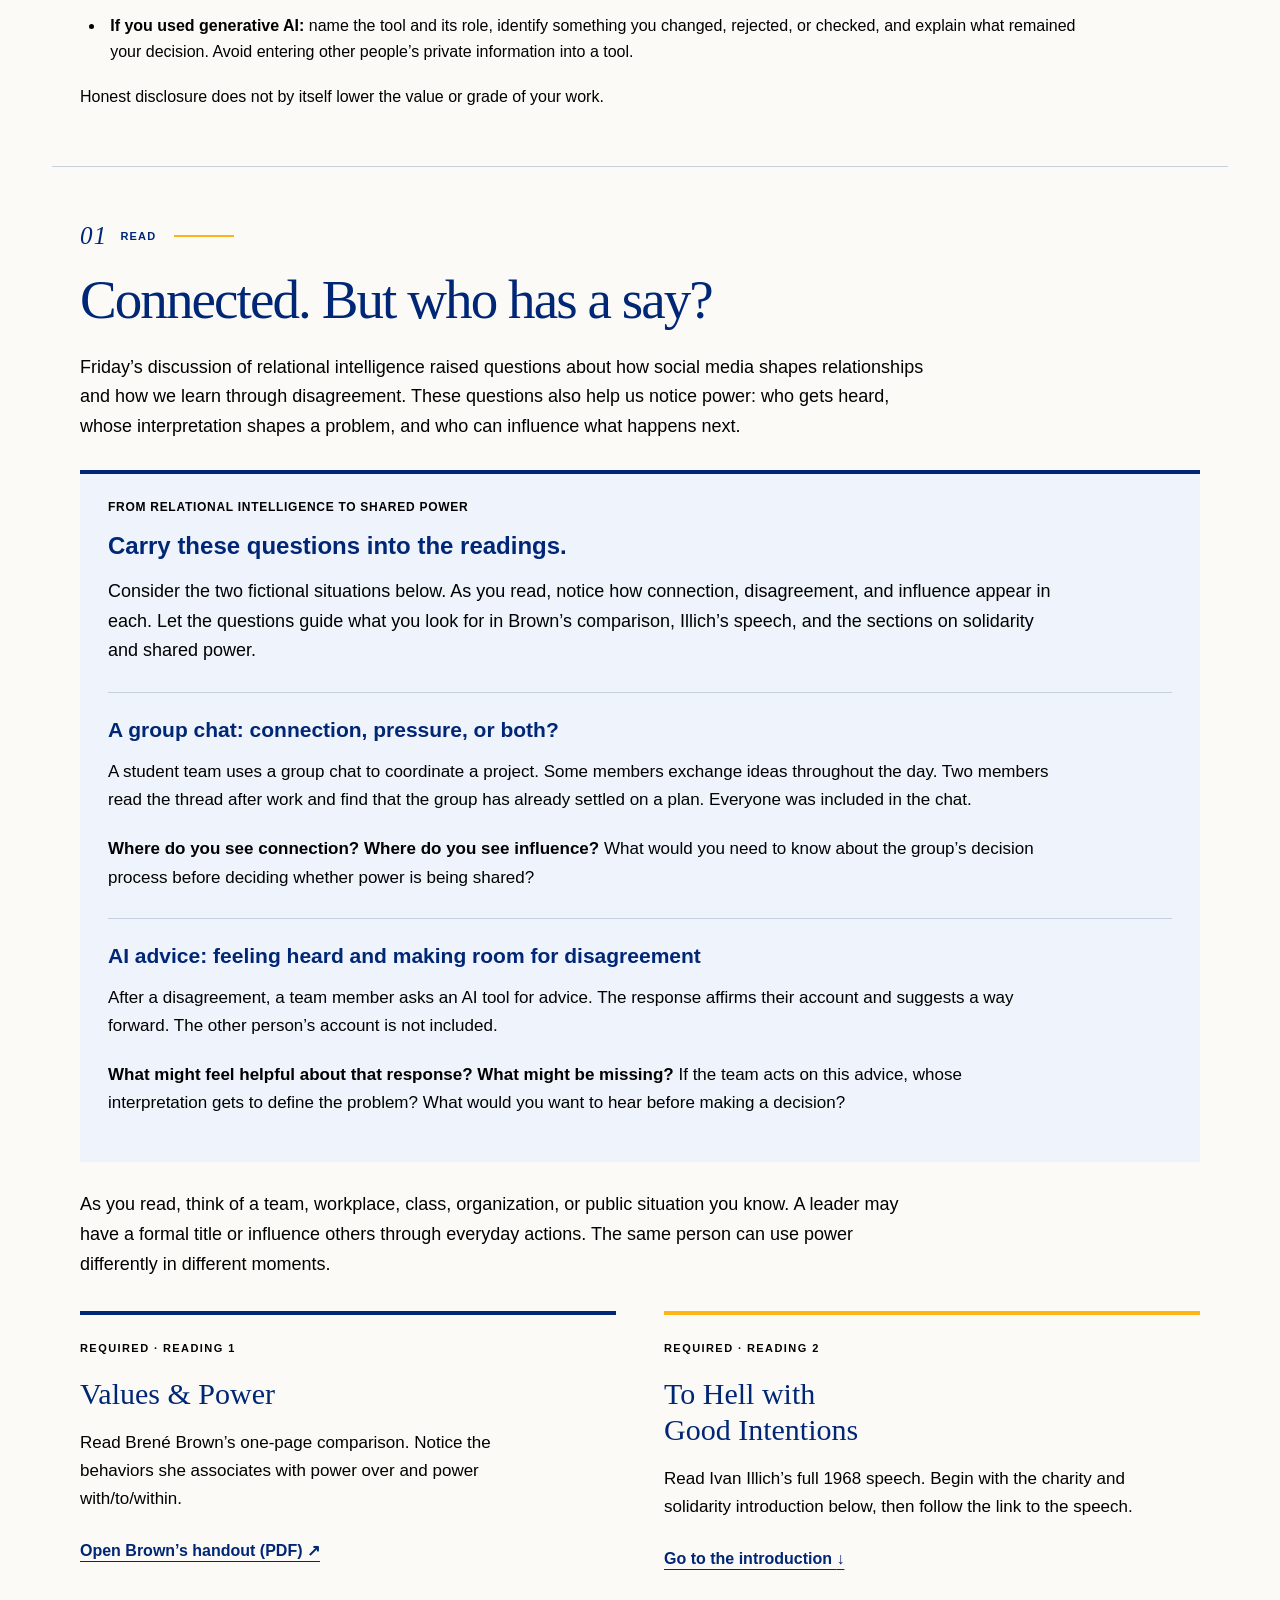
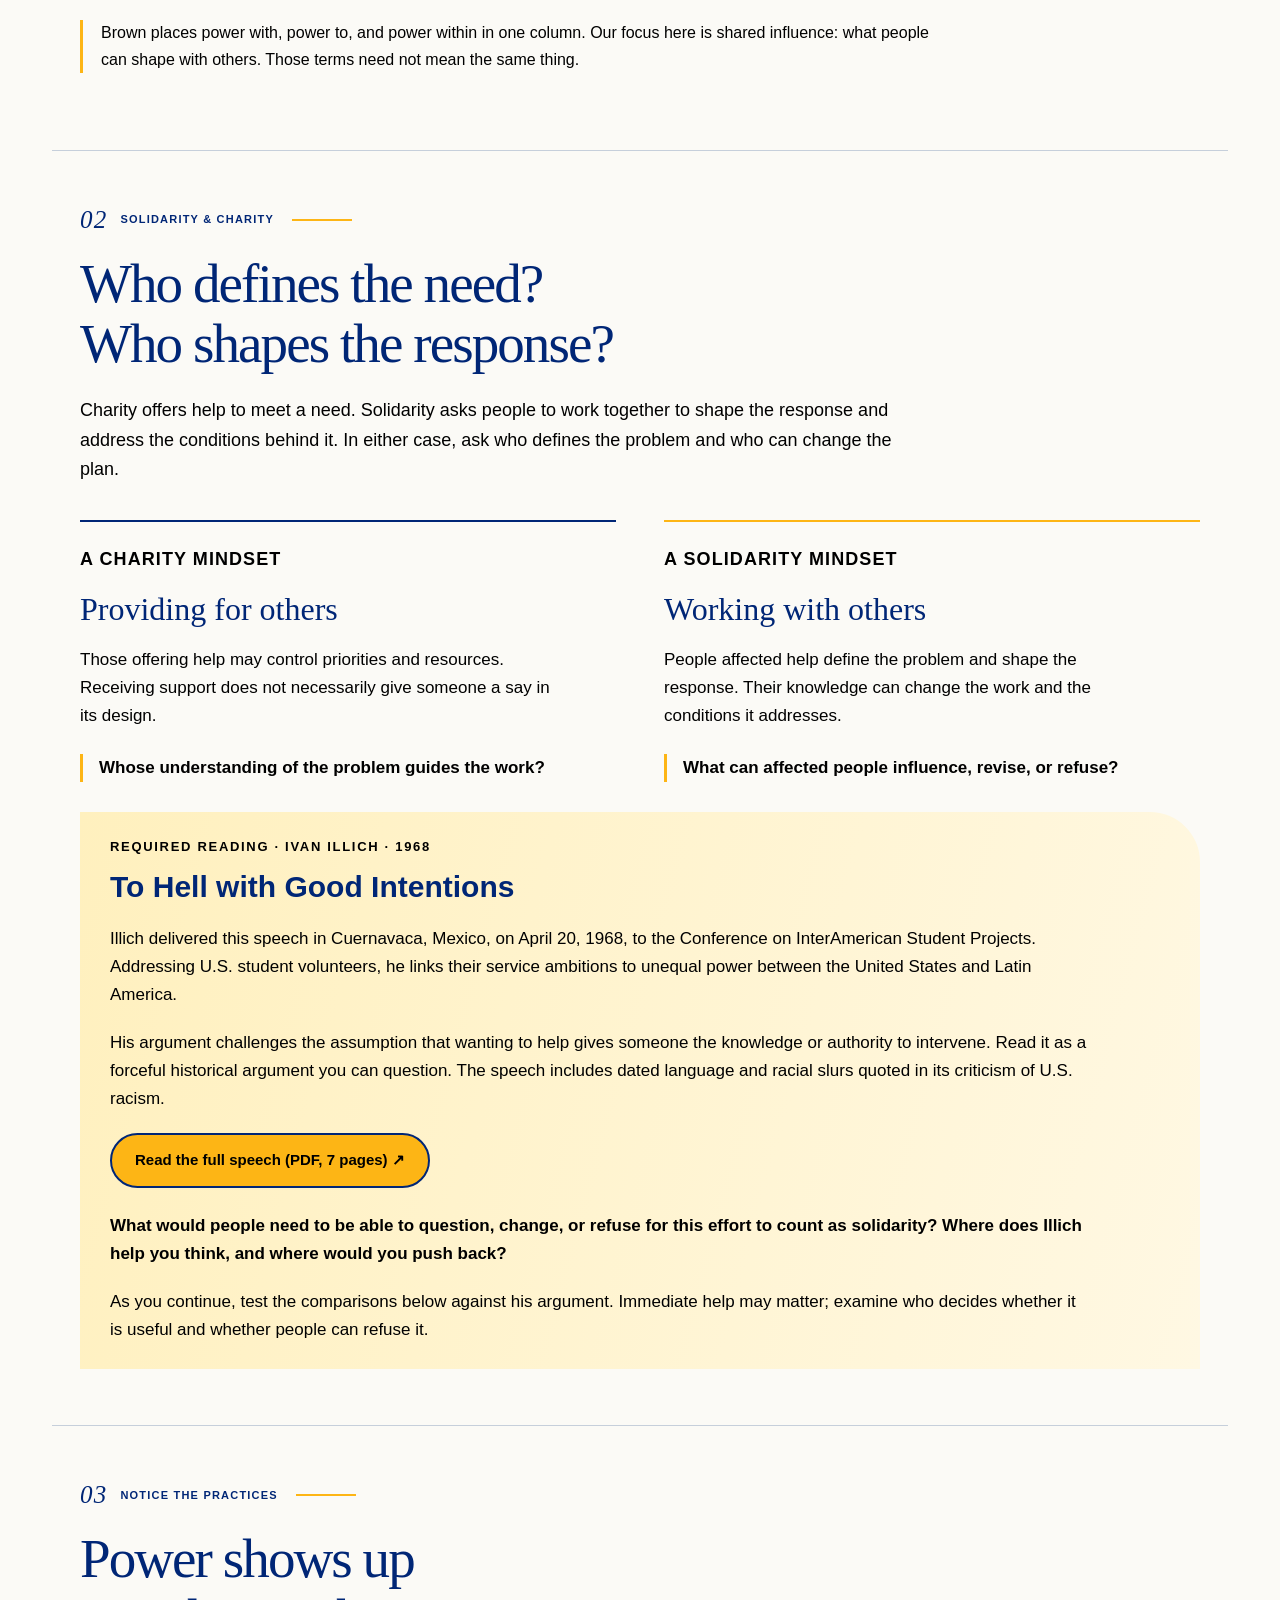
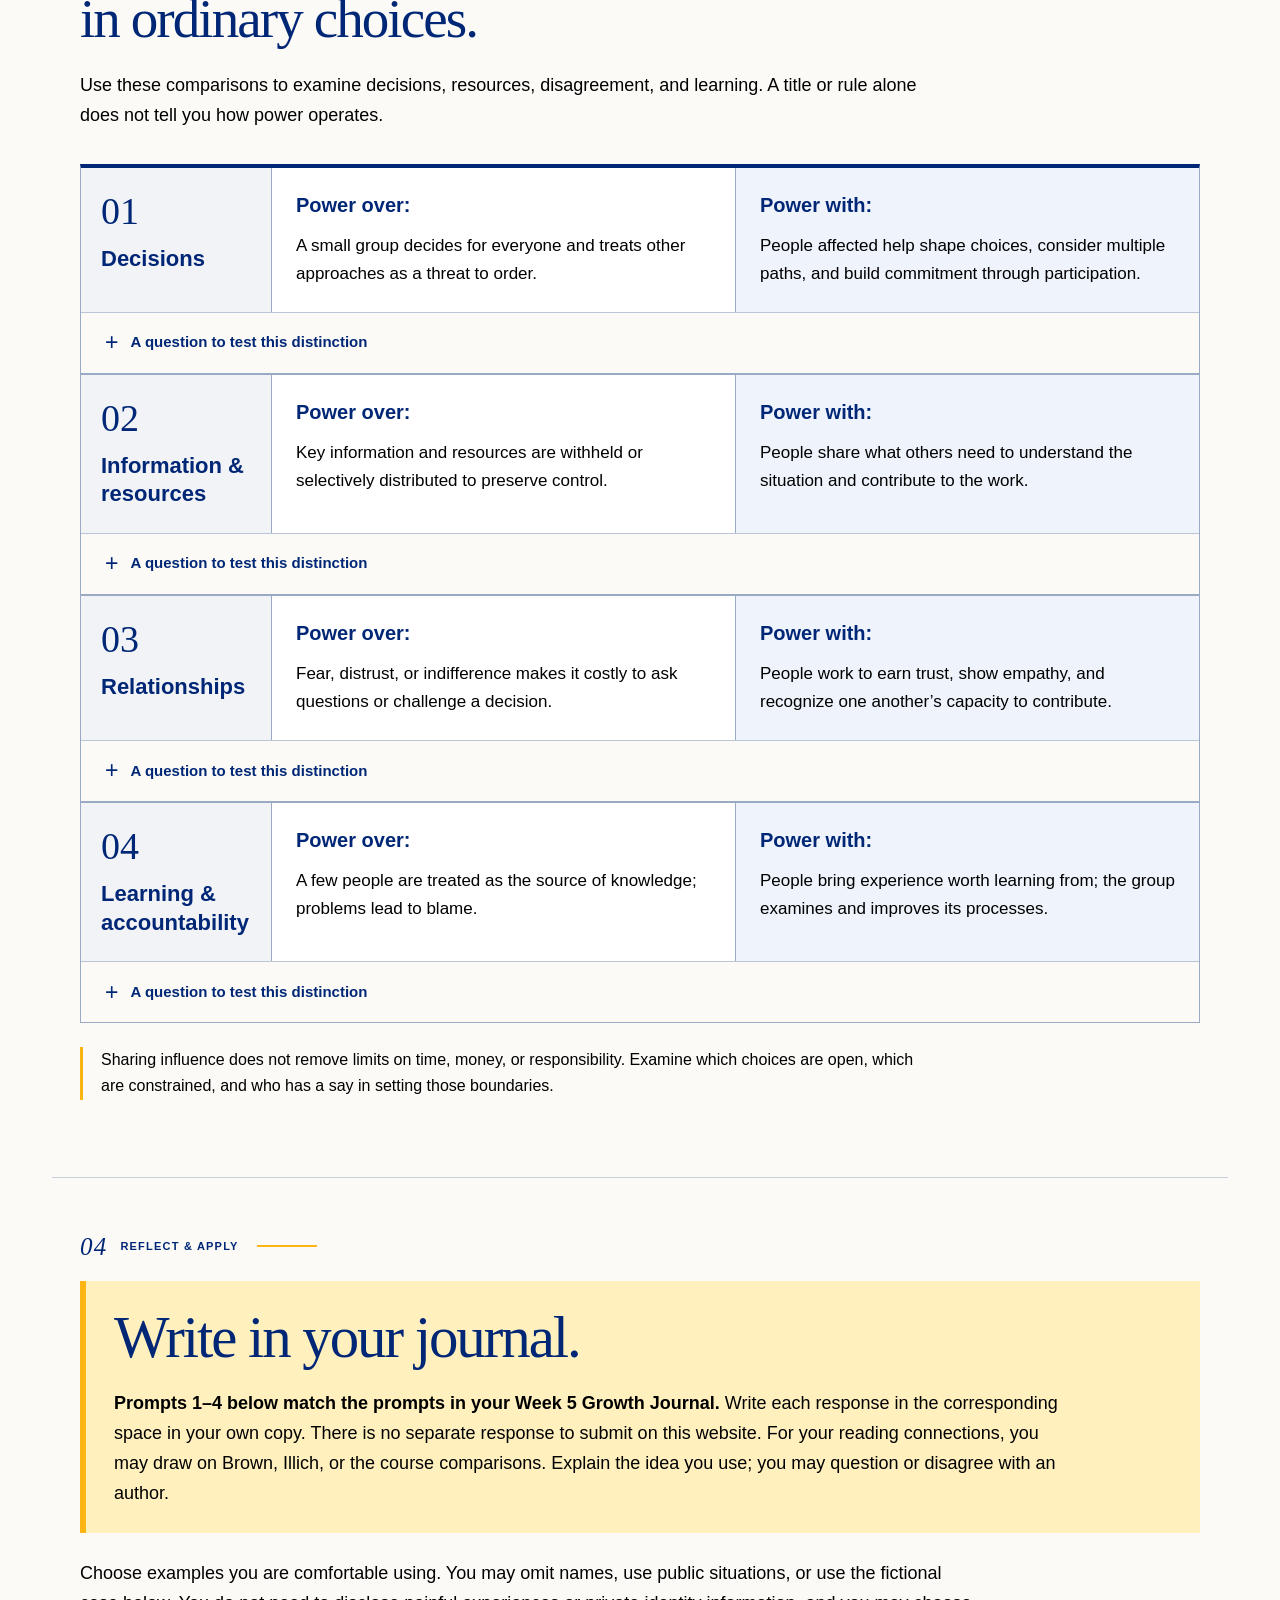
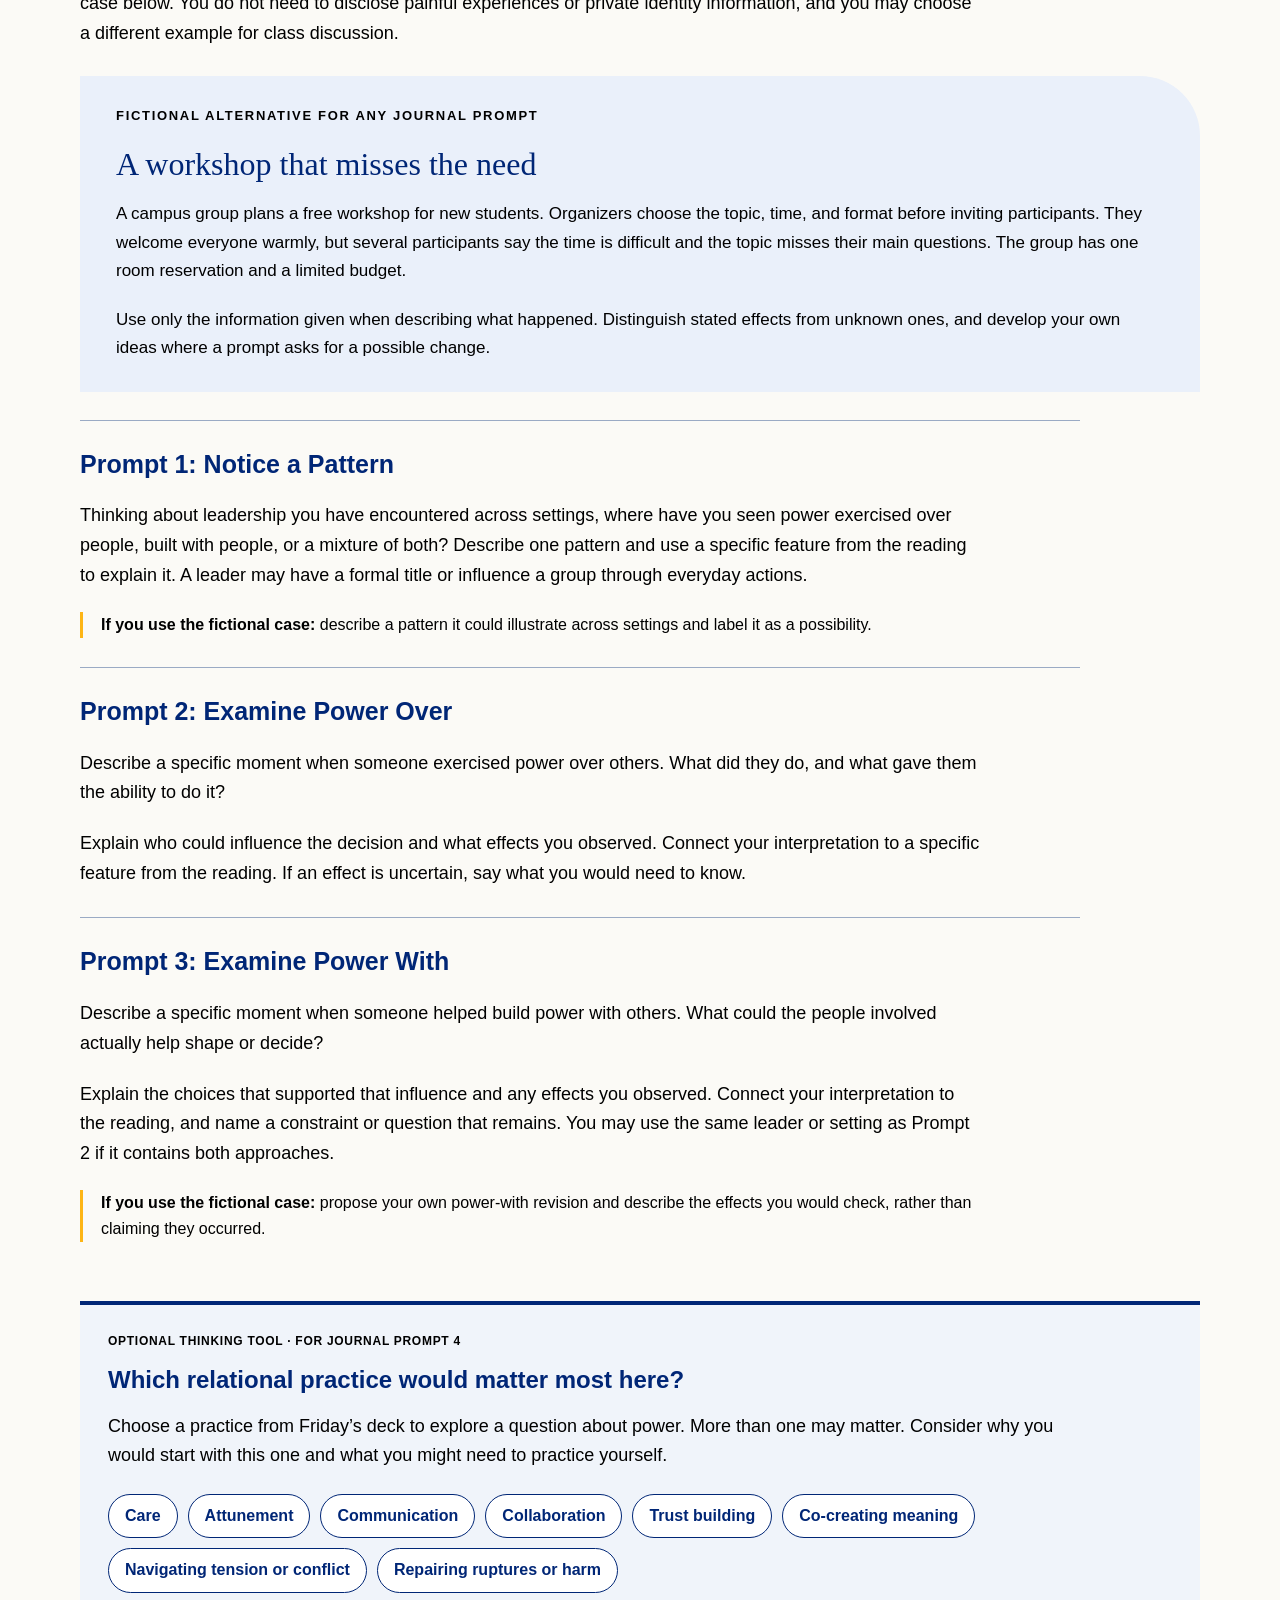
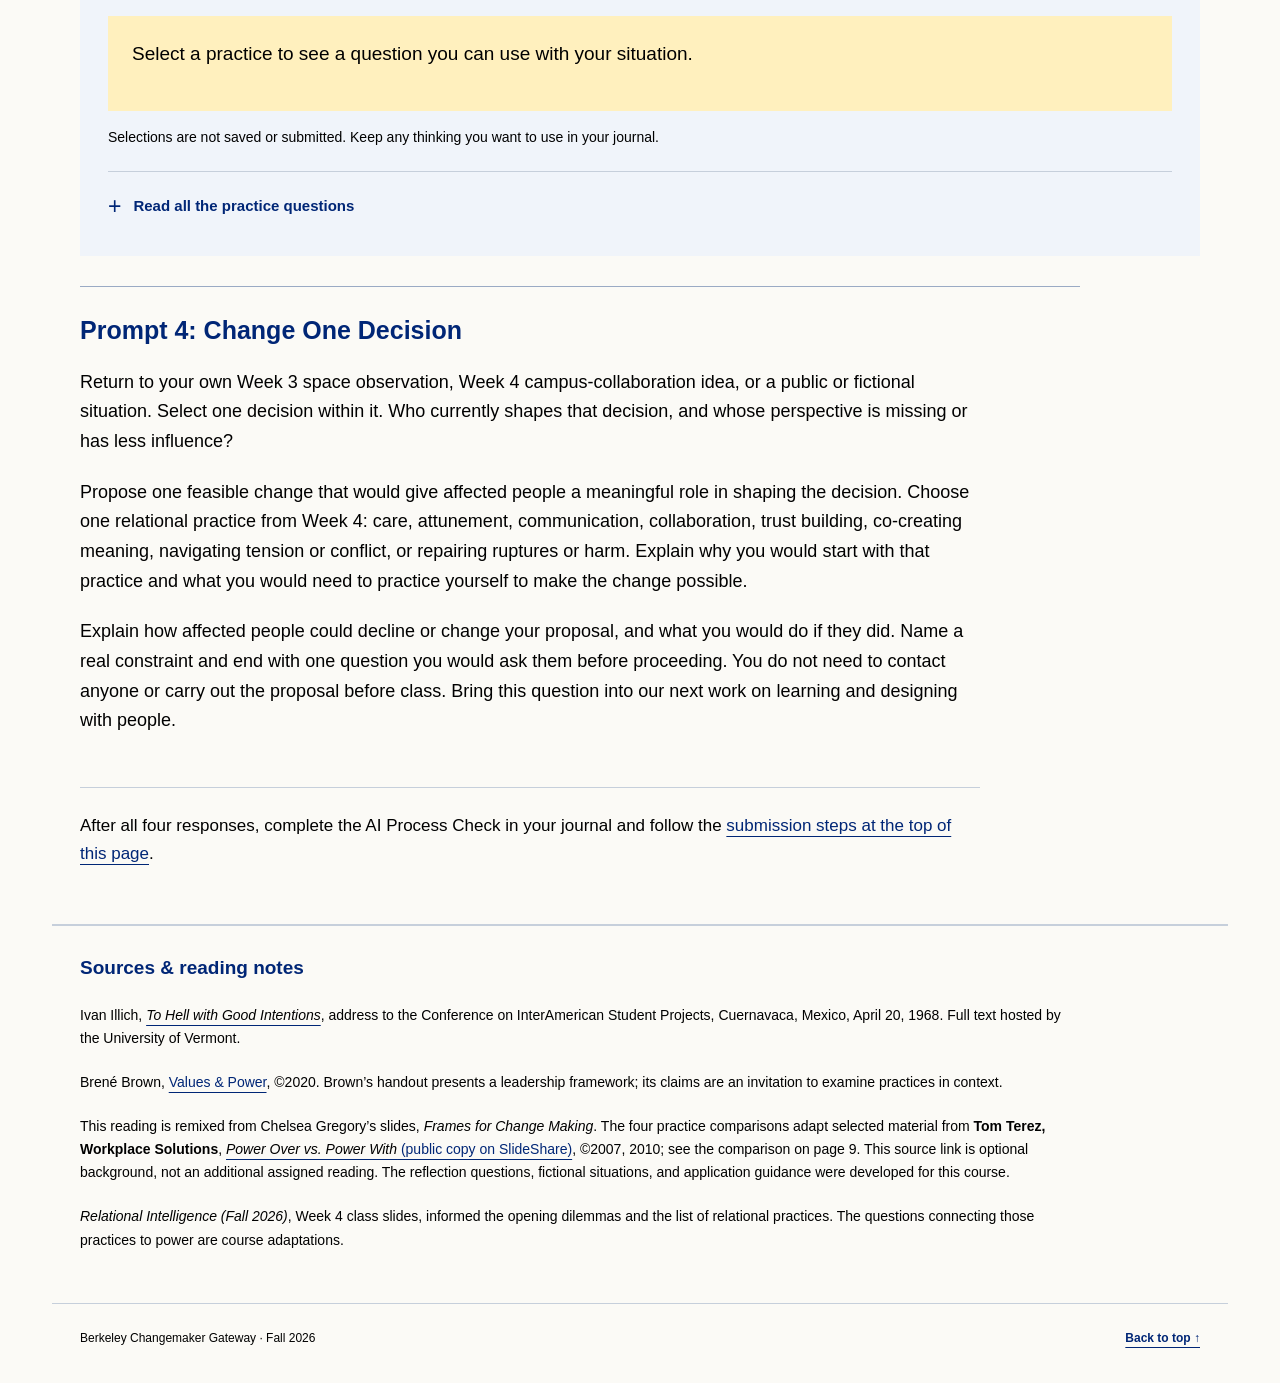
==== commit f118f772: "Update Chelsea Gregory slide credit" ====
--- a/index.html
+++ b/index.html
@@ -47,7 +47,7 @@
 <div class="case"><p class="eyebrow">FICTIONAL ALTERNATIVE FOR ANY JOURNAL PROMPT</p><h3>A workshop that misses the need</h3><p>A campus group plans a free workshop for new students. Organizers choose the topic, time, and format before inviting participants. They welcome everyone warmly, but several participants say the time is difficult and the topic misses their main questions. The group has one room reservation and a limited budget.</p><p>Use only the information given when describing what happened. Distinguish stated effects from unknown ones, and develop your own ideas where a prompt asks for a possible change.</p></div>
 <article class="journal-prompt" id="prompt-1"><h3>Prompt 1: Notice a Pattern</h3><p>Thinking about leadership you have encountered across settings, where have you seen power exercised over people, built with people, or a mixture of both? Describe one pattern and use a specific feature from the reading to explain it. A leader may have a formal title or influence a group through everyday actions.</p><p class="fiction-note"><strong>If you use the fictional case:</strong> describe a pattern it could illustrate across settings and label it as a possibility.</p></article><article class="journal-prompt" id="prompt-2"><h3>Prompt 2: Examine Power Over</h3><p>Describe a specific moment when someone exercised power over others. What did they do, and what gave them the ability to do it?</p><p>Explain who could influence the decision and what effects you observed. Connect your interpretation to a specific feature from the reading. If an effect is uncertain, say what you would need to know.</p></article><article class="journal-prompt" id="prompt-3"><h3>Prompt 3: Examine Power With</h3><p>Describe a specific moment when someone helped build power with others. What could the people involved actually help shape or decide?</p><p>Explain the choices that supported that influence and any effects you observed. Connect your interpretation to the reading, and name a constraint or question that remains. You may use the same leader or setting as Prompt 2 if it contains both approaches.</p><p class="fiction-note"><strong>If you use the fictional case:</strong> propose your own power-with revision and describe the effects you would check, rather than claiming they occurred.</p></article><div class="practice-explorer"><p class="activity-label">OPTIONAL THINKING TOOL · FOR JOURNAL PROMPT 4</p><h3>Which relational practice would matter most here?</h3><p>Choose a practice from Friday’s deck to explore a question about power. More than one may matter. Consider why you would start with this one and what you might need to practice yourself.</p><div class="practice-buttons" role="group" aria-label="Explore relational practices"><button type="button" data-practice="0" aria-pressed="false" aria-controls="practice-question">Care</button><button type="button" data-practice="1" aria-pressed="false" aria-controls="practice-question">Attunement</button><button type="button" data-practice="2" aria-pressed="false" aria-controls="practice-question">Communication</button><button type="button" data-practice="3" aria-pressed="false" aria-controls="practice-question">Collaboration</button><button type="button" data-practice="4" aria-pressed="false" aria-controls="practice-question">Trust building</button><button type="button" data-practice="5" aria-pressed="false" aria-controls="practice-question">Co-creating meaning</button><button type="button" data-practice="6" aria-pressed="false" aria-controls="practice-question">Navigating tension or conflict</button><button type="button" data-practice="7" aria-pressed="false" aria-controls="practice-question">Repairing ruptures or harm</button></div><div id="practice-question" class="practice-question" aria-live="polite"><p>Select a practice to see a question you can use with your situation.</p></div><p class="tool-note">Selections are not saved or submitted. Keep any thinking you want to use in your journal.</p><details class="practice-all"><summary>Read all the practice questions</summary><ul><li><strong>Care:</strong> Whose needs are you attending to, and who gets to say what those needs are?</li><li><strong>Attunement:</strong> What might you be missing about how others are experiencing this situation?</li><li><strong>Communication:</strong> Who can make themselves understood, and whose message is easy to overlook?</li><li><strong>Collaboration:</strong> Which part of the decision can people actually shape together?</li><li><strong>Trust building:</strong> What would make it possible to disagree without losing your place in the group?</li><li><strong>Co-creating meaning:</strong> Whose account of the problem shapes what the group believes needs to happen?</li><li><strong>Navigating tension or conflict:</strong> What disagreement needs attention before the group can make a decision?</li><li><strong>Repairing ruptures or harm:</strong> Who gets to say what repair would require after harm?</li></ul></details></div><article class="journal-prompt" id="prompt-4"><h3>Prompt 4: Change One Decision</h3><p>Return to your own Week 3 space observation, Week 4 campus-collaboration idea, or a public or fictional situation. Select one decision within it. Who currently shapes that decision, and whose perspective is missing or has less influence?</p><p>Propose one feasible change that would give affected people a meaningful role in shaping the decision. Choose one relational practice from Week 4: care, attunement, communication, collaboration, trust building, co-creating meaning, navigating tension or conflict, or repairing ruptures or harm. Explain why you would start with that practice and what you would need to practice yourself to make the change possible.</p><p>Explain how affected people could decline or change your proposal, and what you would do if they did. Name a real constraint and end with one question you would ask them before proceeding. You do not need to contact anyone or carry out the proposal before class. Bring this question into our next work on learning and designing with people.</p></article>
 <p class="completion-note">After all four responses, complete the AI Process Check in your journal and follow the <a href="#begin">submission steps at the top of this page</a>.</p></section>
-<section class="sources" aria-labelledby="sources-title"><h2 id="sources-title">Sources &amp; reading notes</h2><p>Ivan Illich, <a href="https://www.uvm.edu/~jashman/CDAE195_ESCI375/To%20Hell%20with%20Good%20Intentions.pdf"><cite>To Hell with Good Intentions</cite></a>, address to the Conference on InterAmerican Student Projects, Cuernavaca, Mexico, April 20, 1968. Full text hosted by the University of Vermont.</p><p>Brené Brown, <a href="https://brenebrown.com/wp-content/uploads/2020/10/Values-and-Power_WebsiteDownload.pdf">Values &amp; Power</a>, ©2020. Brown’s handout presents a leadership framework; its claims are an invitation to examine practices in context.</p><p>This reading is remixed from Chelsea Gregory’s unpublished teaching slides, <cite>Frames for Changemaking</cite>. The four practice comparisons adapt selected material from <strong>Tom Terez, Workplace Solutions</strong>, <a href="https://www.slideshare.net/slideshow/power-over-vs-power-with/14551440" target="_blank" rel="noopener"><cite>Power Over vs. Power With</cite> (public copy on SlideShare)</a>, ©2007, 2010; see the comparison on page 9. This source link is optional background, not an additional assigned reading. The reflection questions, fictional situations, and application guidance were developed for this course.</p><p><cite>Relational Intelligence (Fall 2026)</cite>, Week 4 class slides, informed the opening dilemmas and the list of relational practices. The questions connecting those practices to power are course adaptations.</p></section>
+<section class="sources" aria-labelledby="sources-title"><h2 id="sources-title">Sources &amp; reading notes</h2><p>Ivan Illich, <a href="https://www.uvm.edu/~jashman/CDAE195_ESCI375/To%20Hell%20with%20Good%20Intentions.pdf"><cite>To Hell with Good Intentions</cite></a>, address to the Conference on InterAmerican Student Projects, Cuernavaca, Mexico, April 20, 1968. Full text hosted by the University of Vermont.</p><p>Brené Brown, <a href="https://brenebrown.com/wp-content/uploads/2020/10/Values-and-Power_WebsiteDownload.pdf">Values &amp; Power</a>, ©2020. Brown’s handout presents a leadership framework; its claims are an invitation to examine practices in context.</p><p>This reading is remixed from Chelsea Gregory’s slides, <cite>Frames for Change Making</cite>. The four practice comparisons adapt selected material from <strong>Tom Terez, Workplace Solutions</strong>, <a href="https://www.slideshare.net/slideshow/power-over-vs-power-with/14551440" target="_blank" rel="noopener"><cite>Power Over vs. Power With</cite> (public copy on SlideShare)</a>, ©2007, 2010; see the comparison on page 9. This source link is optional background, not an additional assigned reading. The reflection questions, fictional situations, and application guidance were developed for this course.</p><p><cite>Relational Intelligence (Fall 2026)</cite>, Week 4 class slides, informed the opening dilemmas and the list of relational practices. The questions connecting those practices to power are course adaptations.</p></section>
 </main><footer><span>Berkeley Changemaker Gateway · Fall 2026</span><a href="#">Back to top ↑</a></footer>
 <script src="reading.js?v=5" defer></script>
 </body></html>
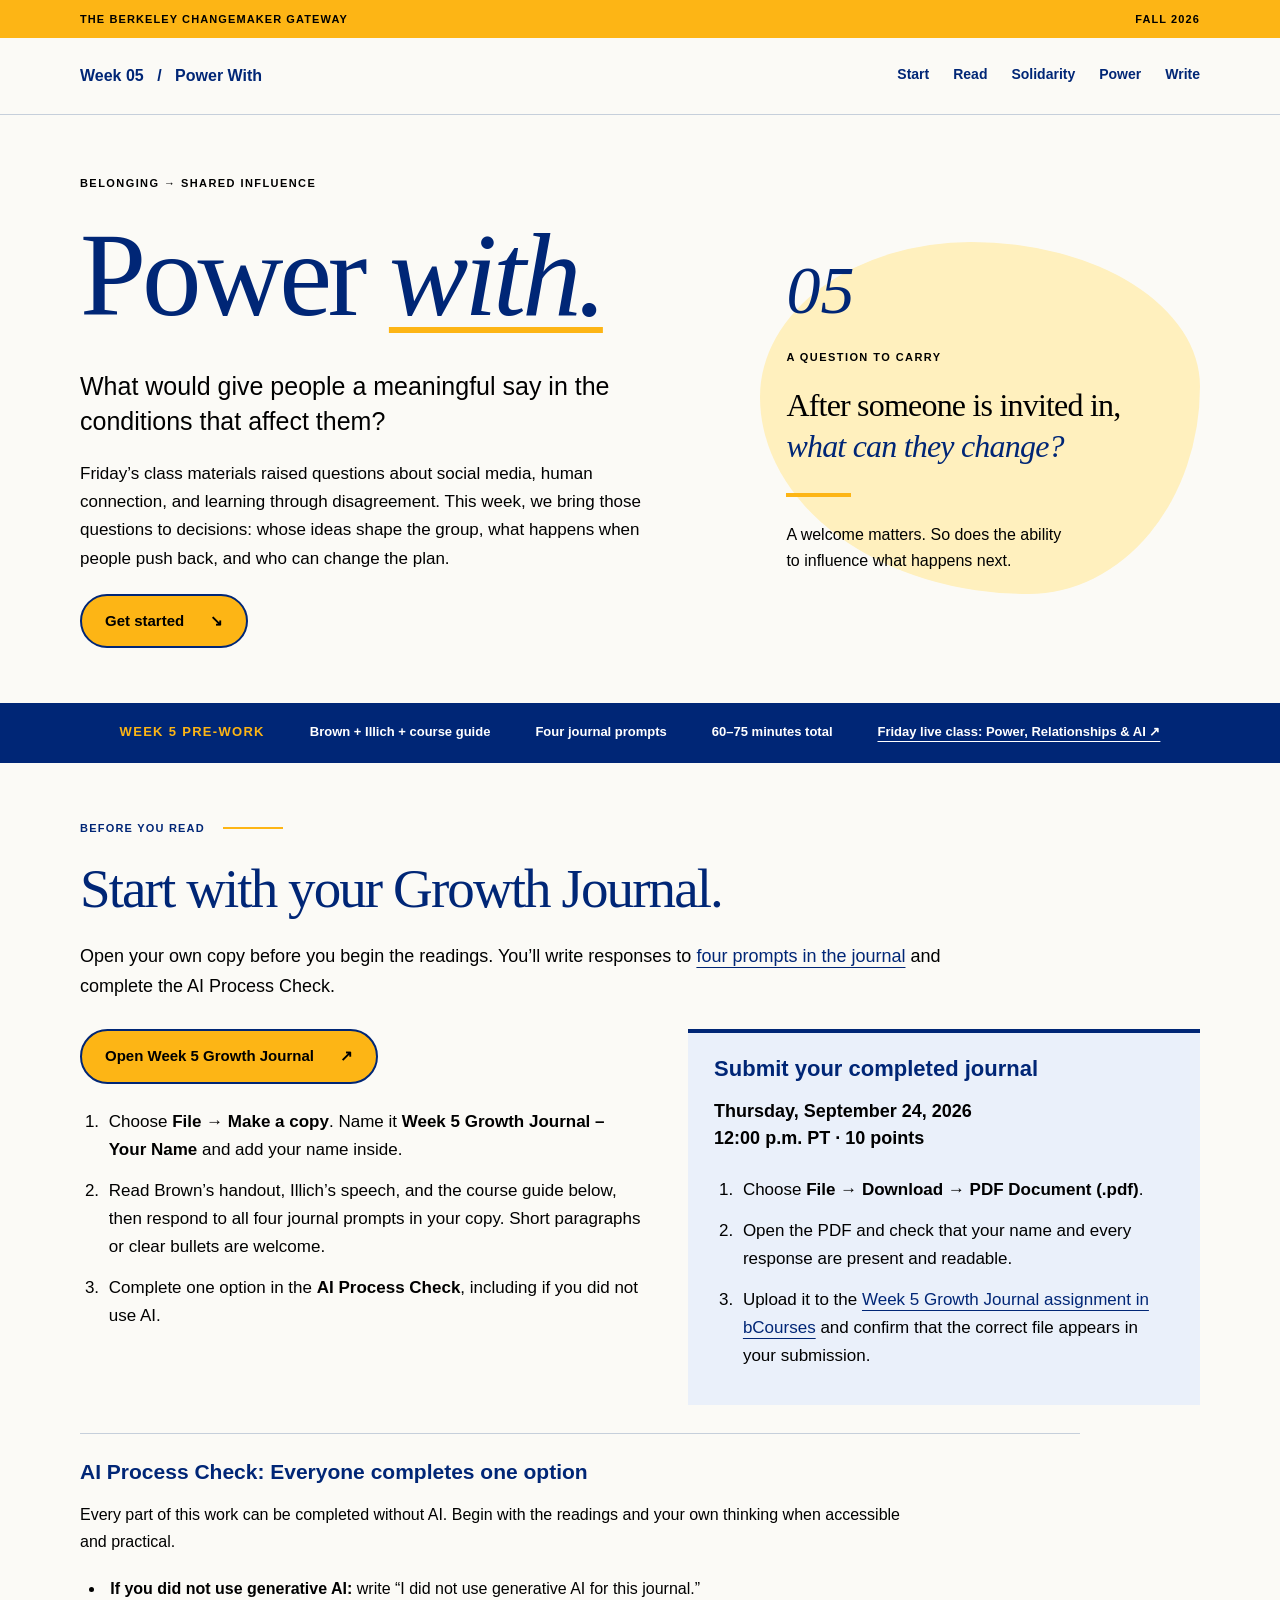
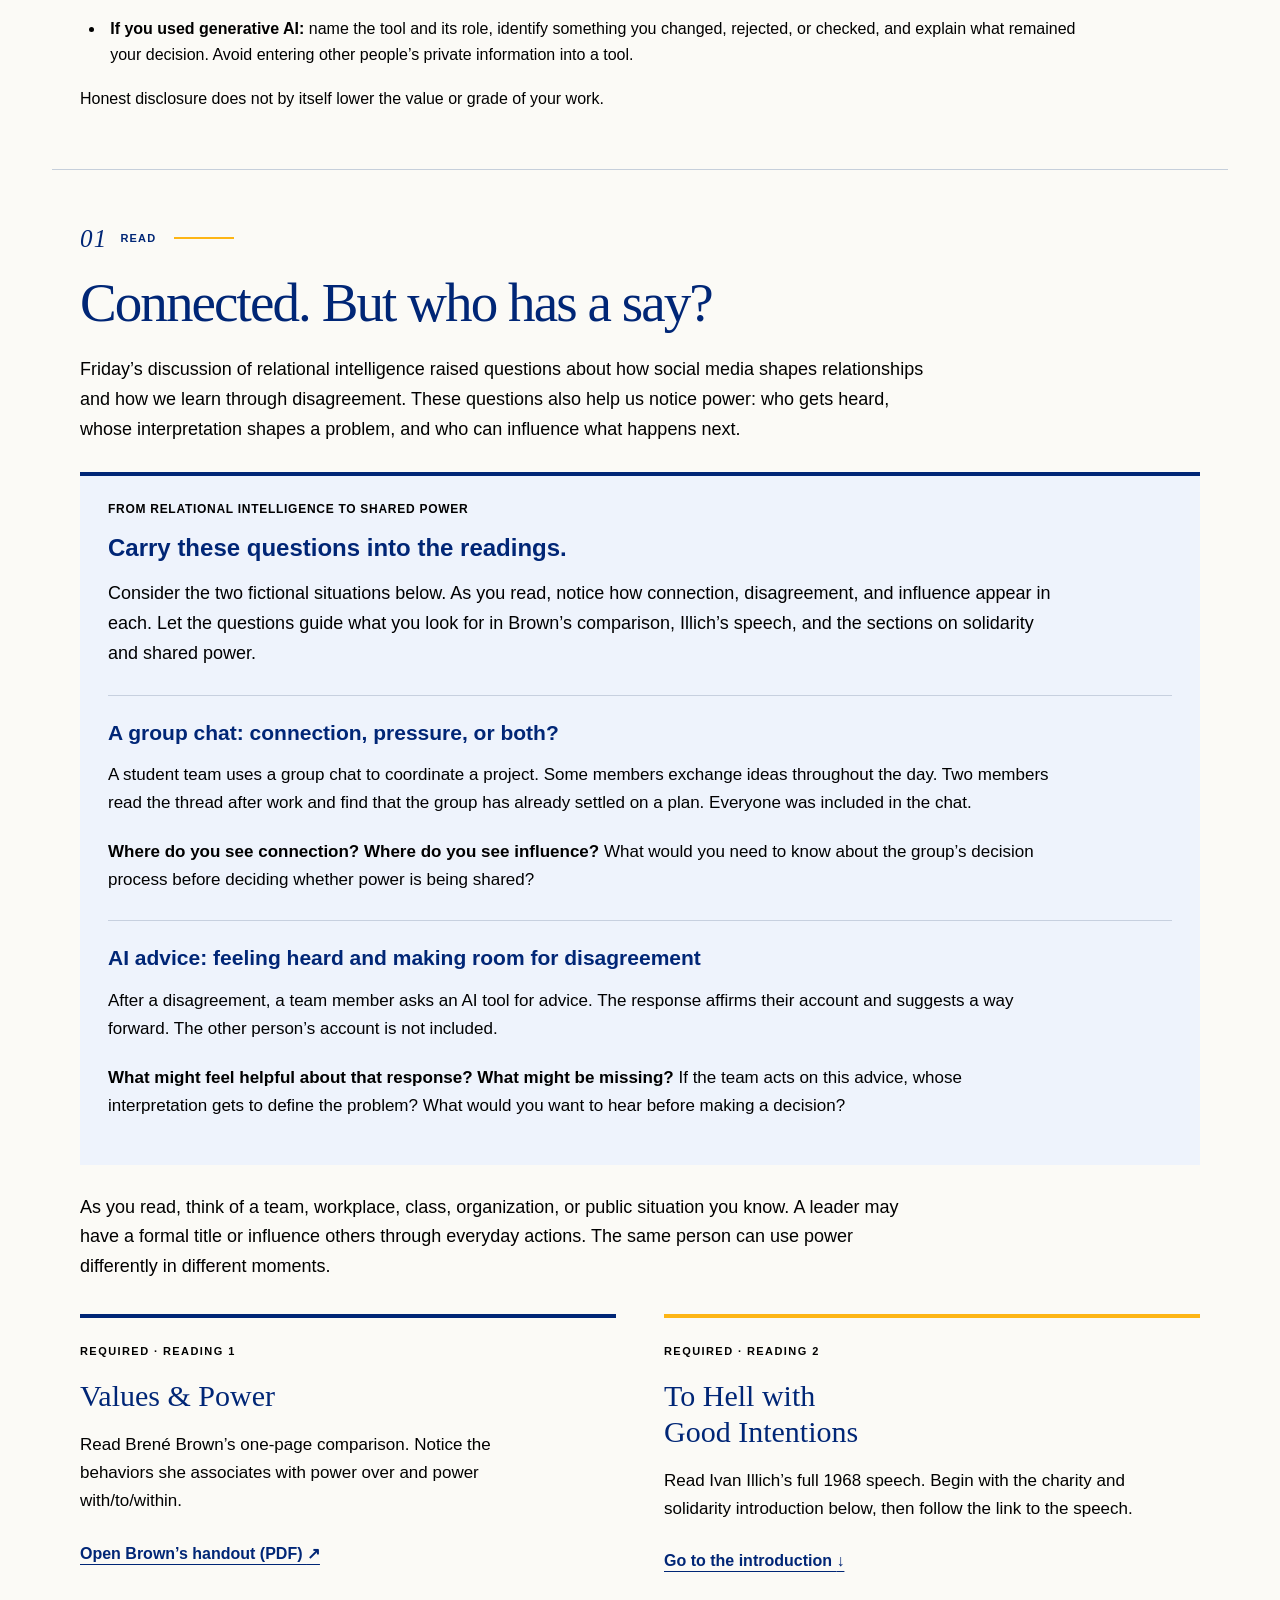
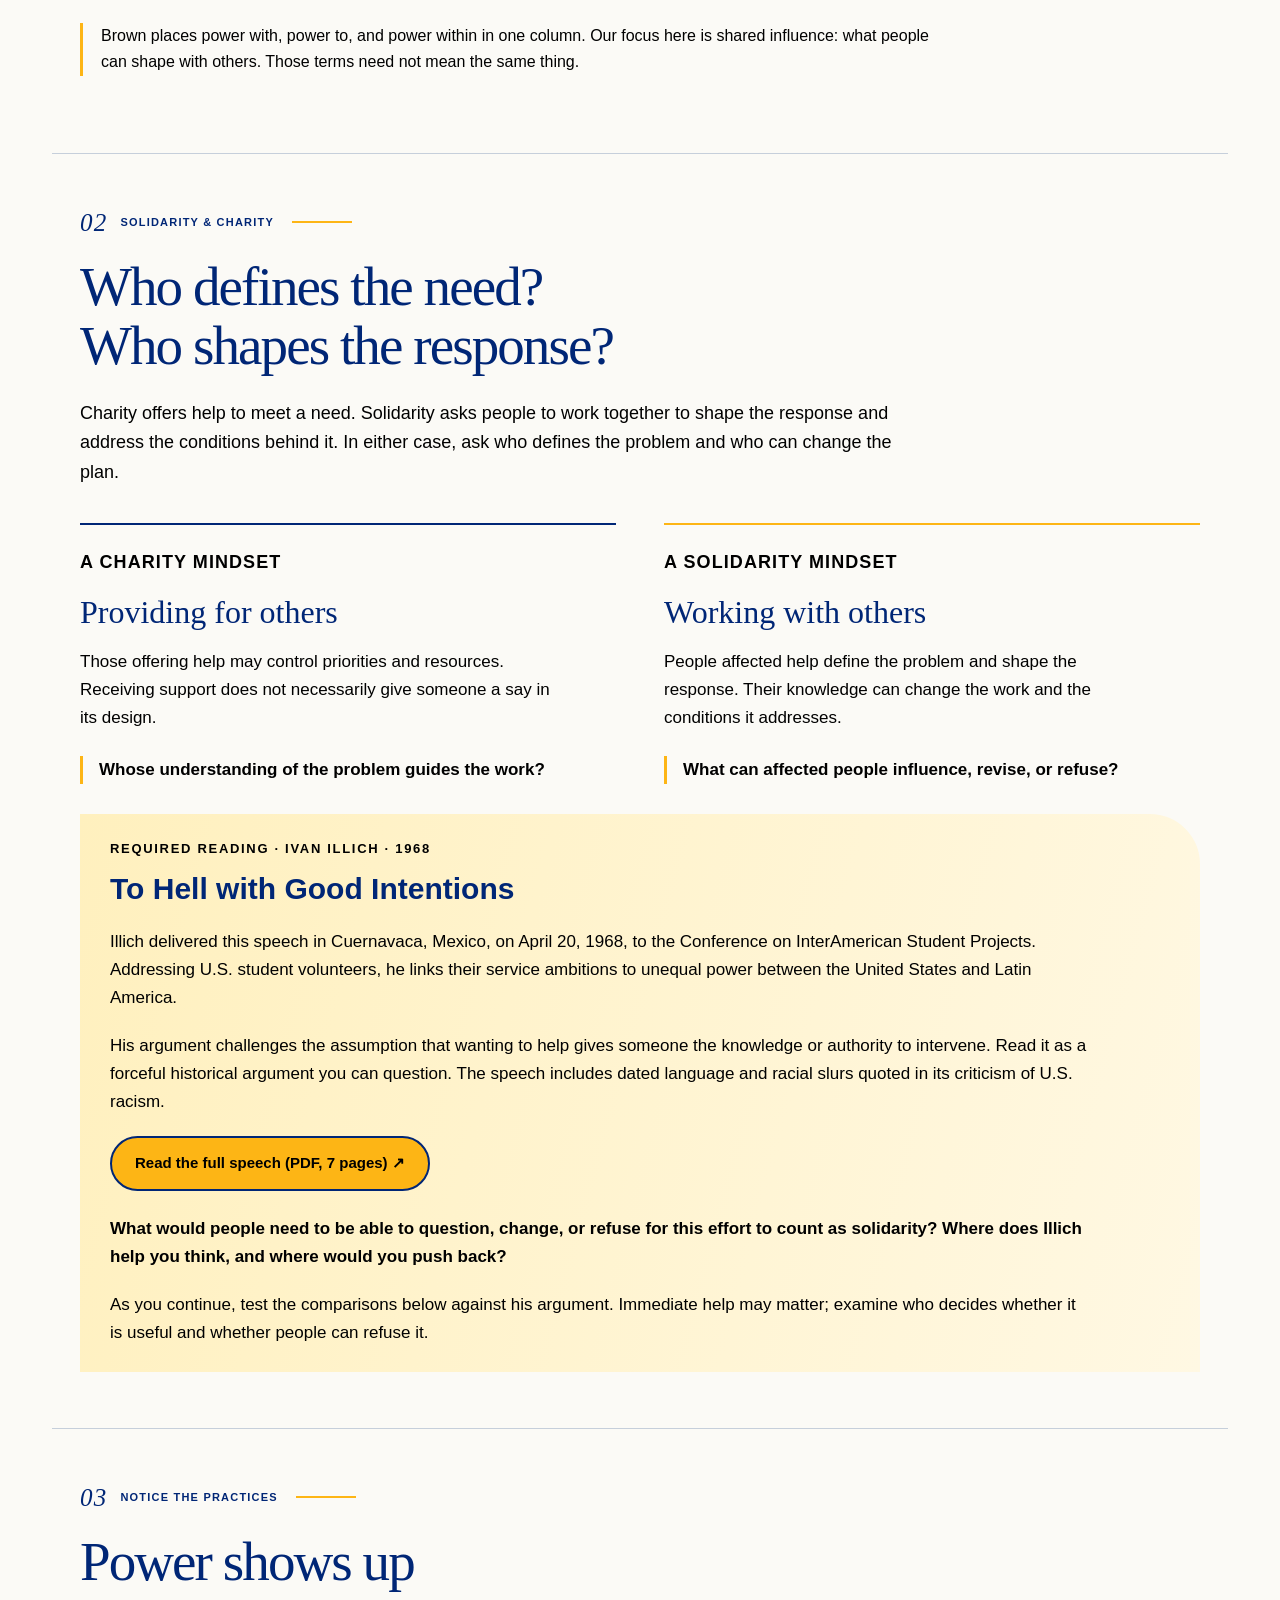
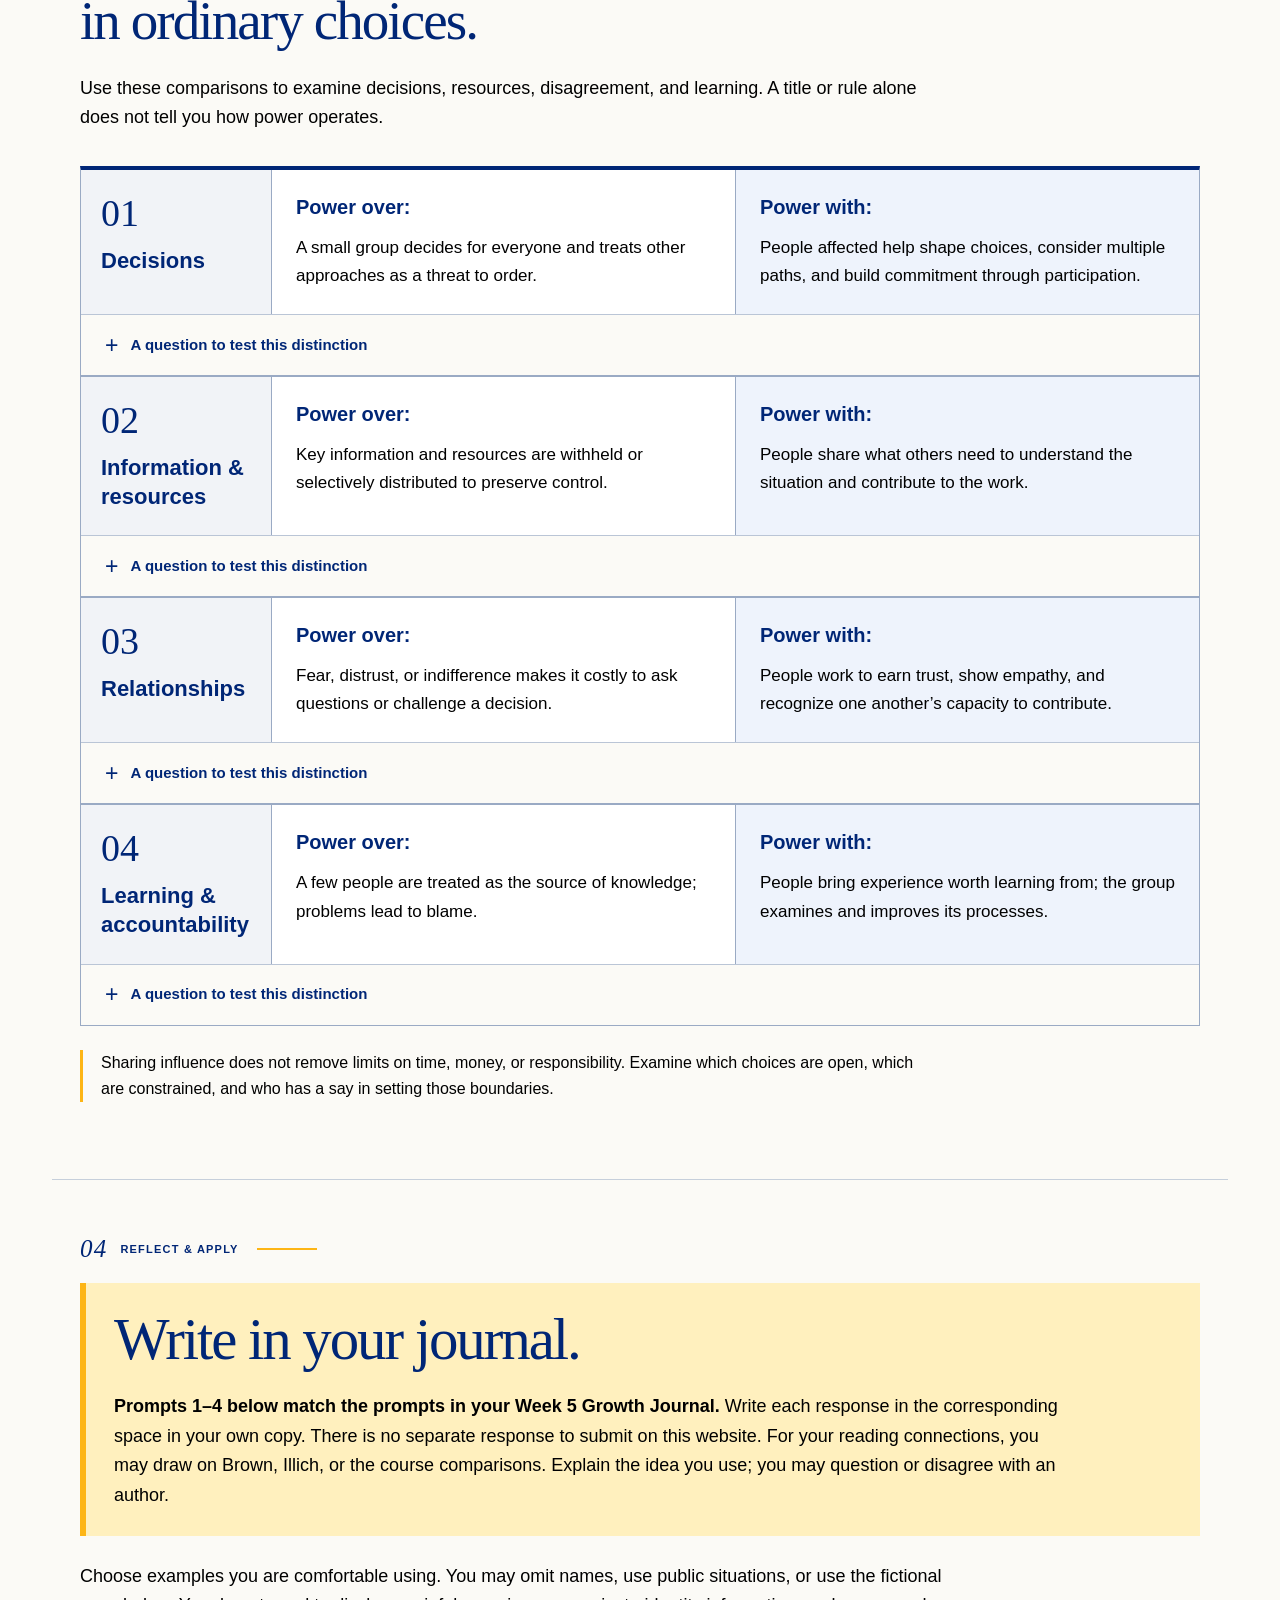
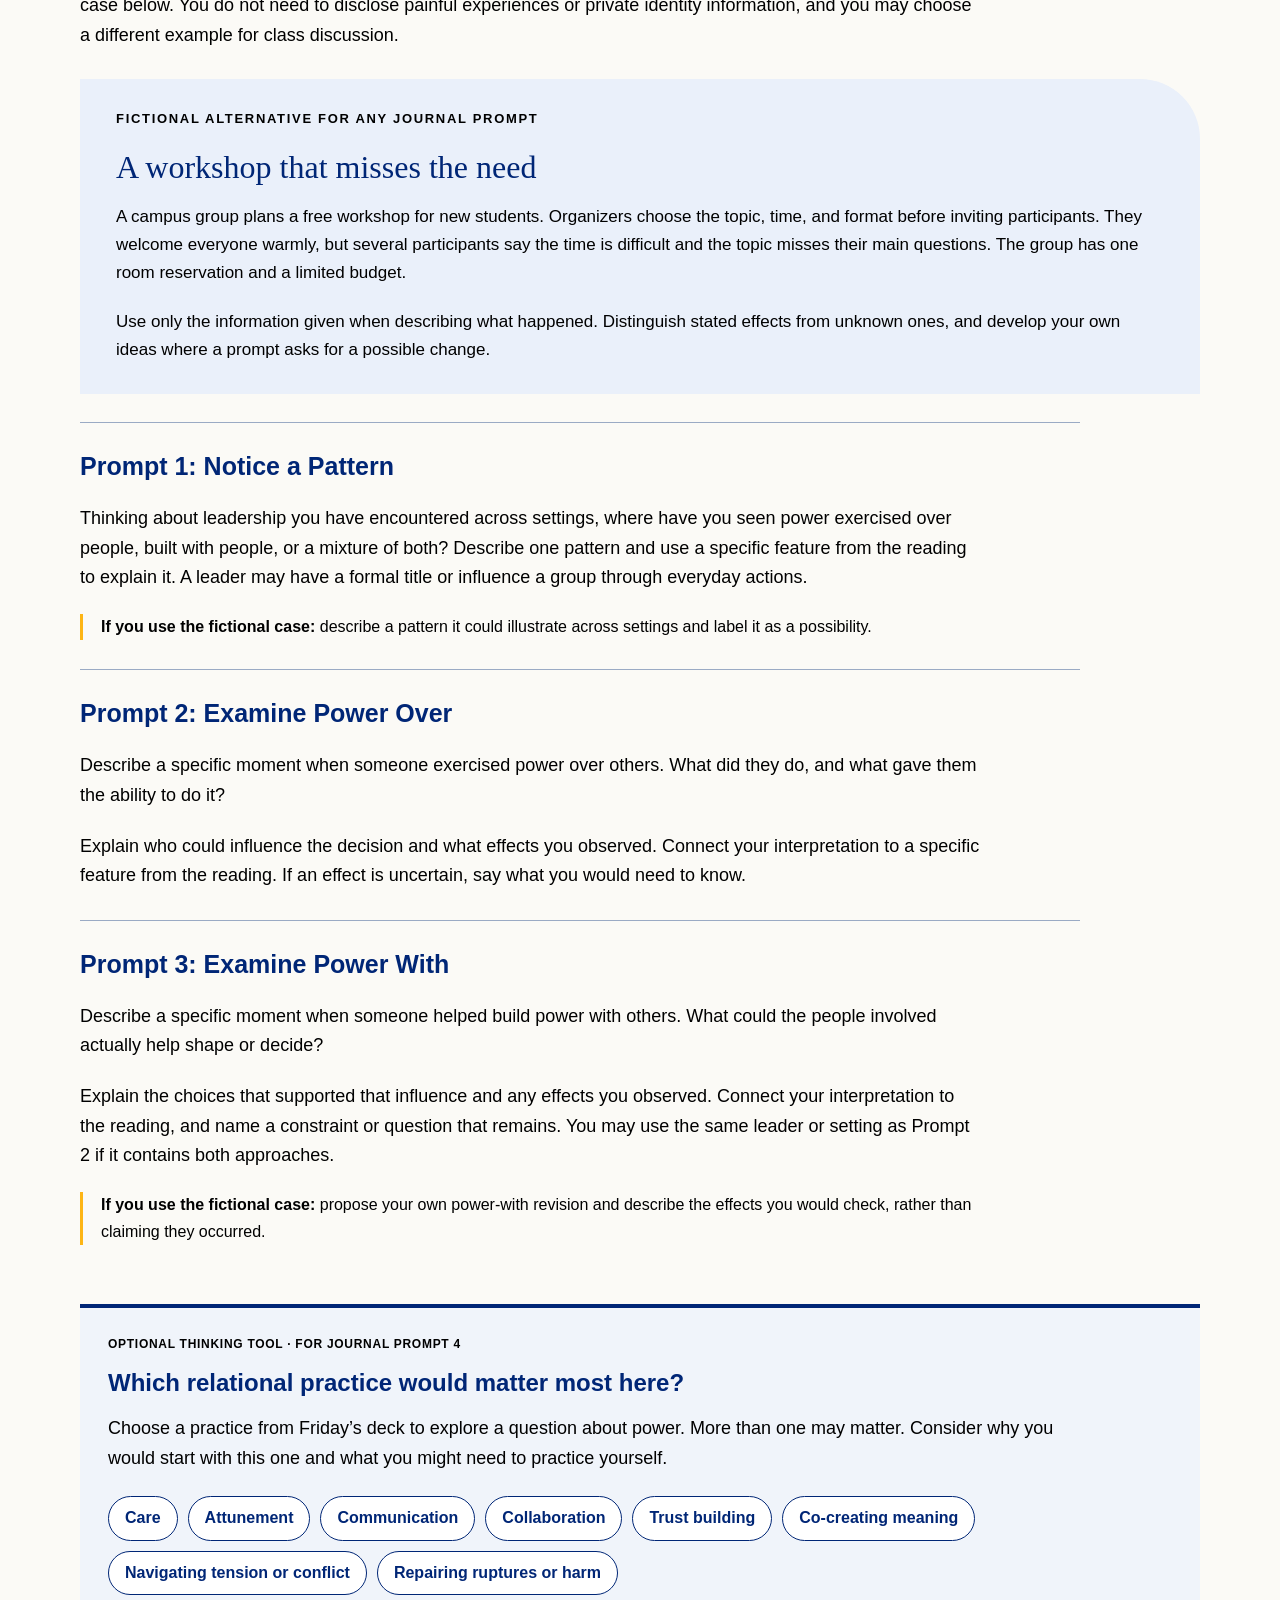
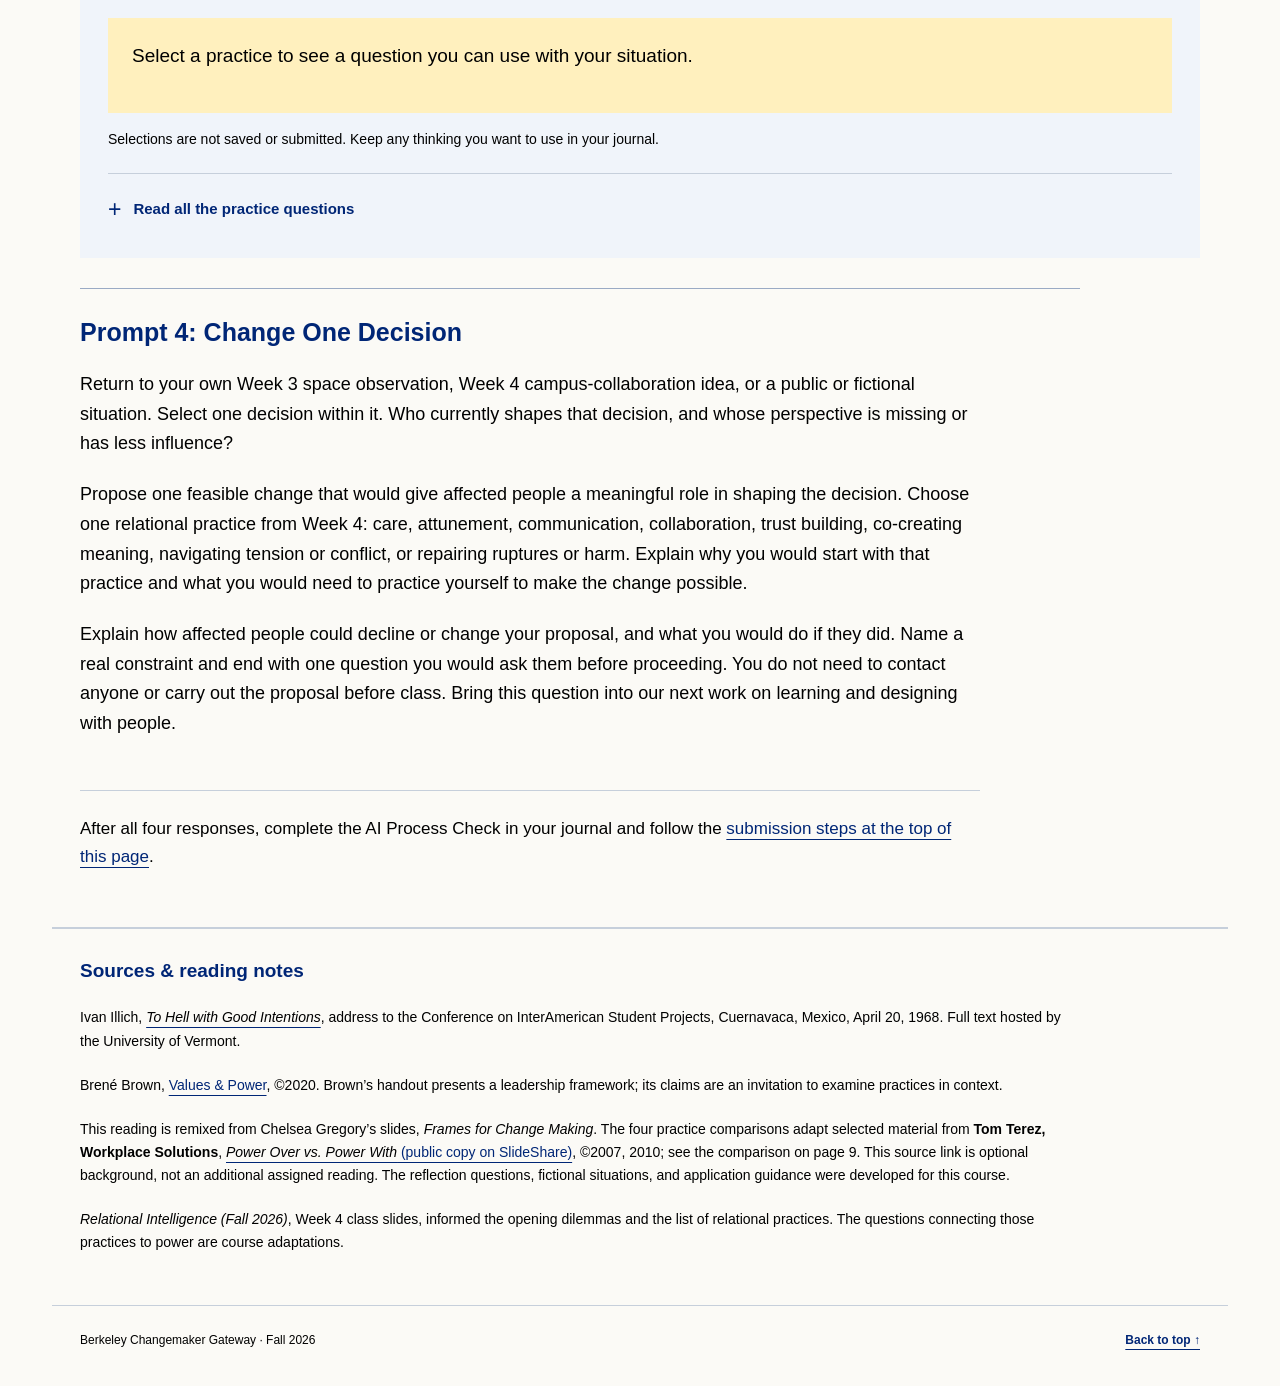
==== commit b6cf11ac: "Publish Week 5 live class conversation page" ====
--- a/index.html
+++ b/index.html
@@ -15,7 +15,7 @@
   <div class="hero-copy"><p class="eyebrow">BELONGING → SHARED INFLUENCE</p><h1 id="title">Power <em>with.</em></h1><p class="lead">What would give people a meaningful say in the conditions that affect them?</p><p>Friday’s class materials raised questions about social media, human connection, and learning through disagreement. This week, we bring those questions to decisions: whose ideas shape the group, what happens when people push back, and who can change the plan.</p><a class="button gold" href="#begin">Get started <span aria-hidden="true">↘</span></a></div>
   <aside class="hero-note" aria-label="A question to carry"><span class="note-number" aria-hidden="true">05</span><p class="eyebrow">A QUESTION TO CARRY</p><p class="note-question">After someone is invited in,<br><em>what can they change?</em></p><div class="small-rule" aria-hidden="true"></div><p>A welcome matters. So does the ability to influence what happens next.</p></aside>
 </section>
-<div class="reading-meta"><span>WEEK 5 PRE-WORK</span><span>Brown + Illich + course guide</span><span>Four journal prompts</span><span>60–75 minutes total</span></div>
+<div class="reading-meta"><span>WEEK 5 PRE-WORK</span><span>Brown + Illich + course guide</span><span>Four journal prompts</span><span>60–75 minutes total</span><a href="live.html" style="color:#fff;min-height:24px">Friday live class: Power, Relationships &amp; AI ↗</a></div>
 
 <section class="section setup" id="begin" aria-labelledby="begin-title">
 <div class="section-label">BEFORE YOU READ</div><h2 id="begin-title">Start with your Growth Journal.</h2>
